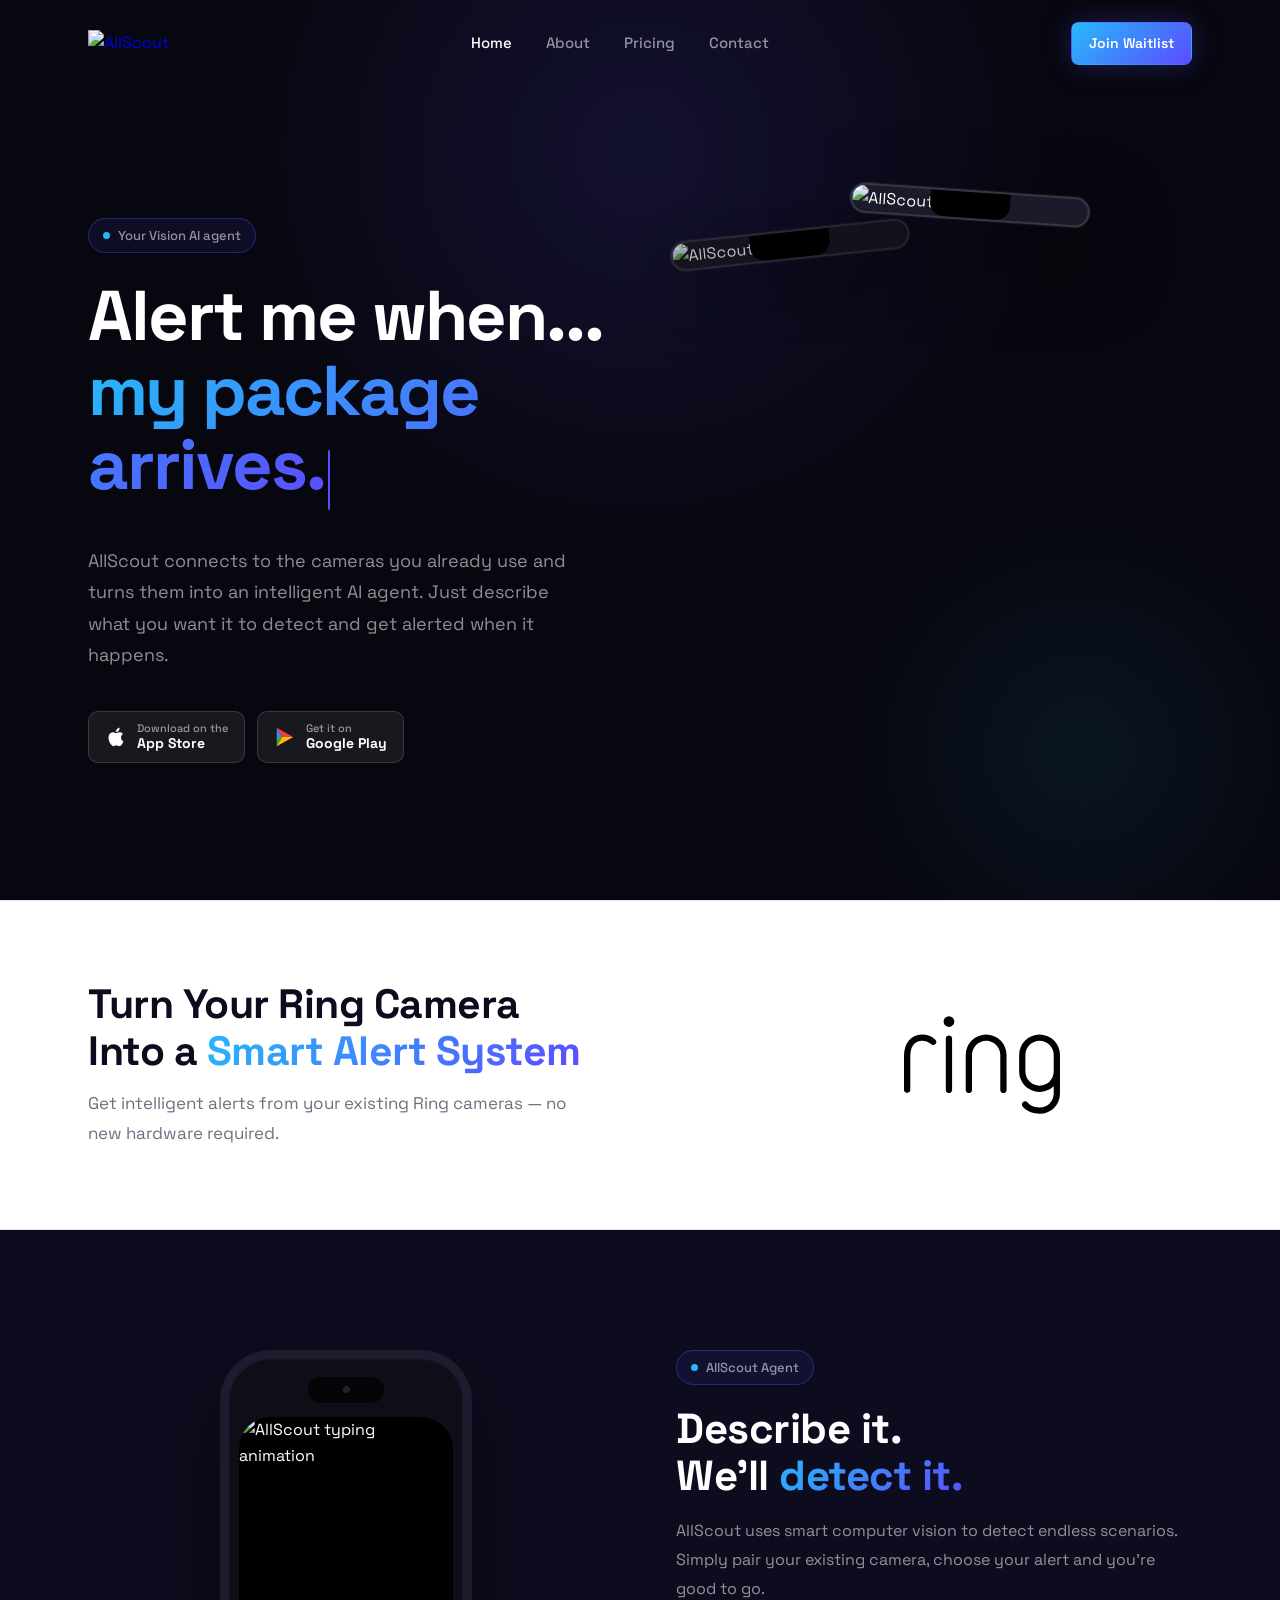
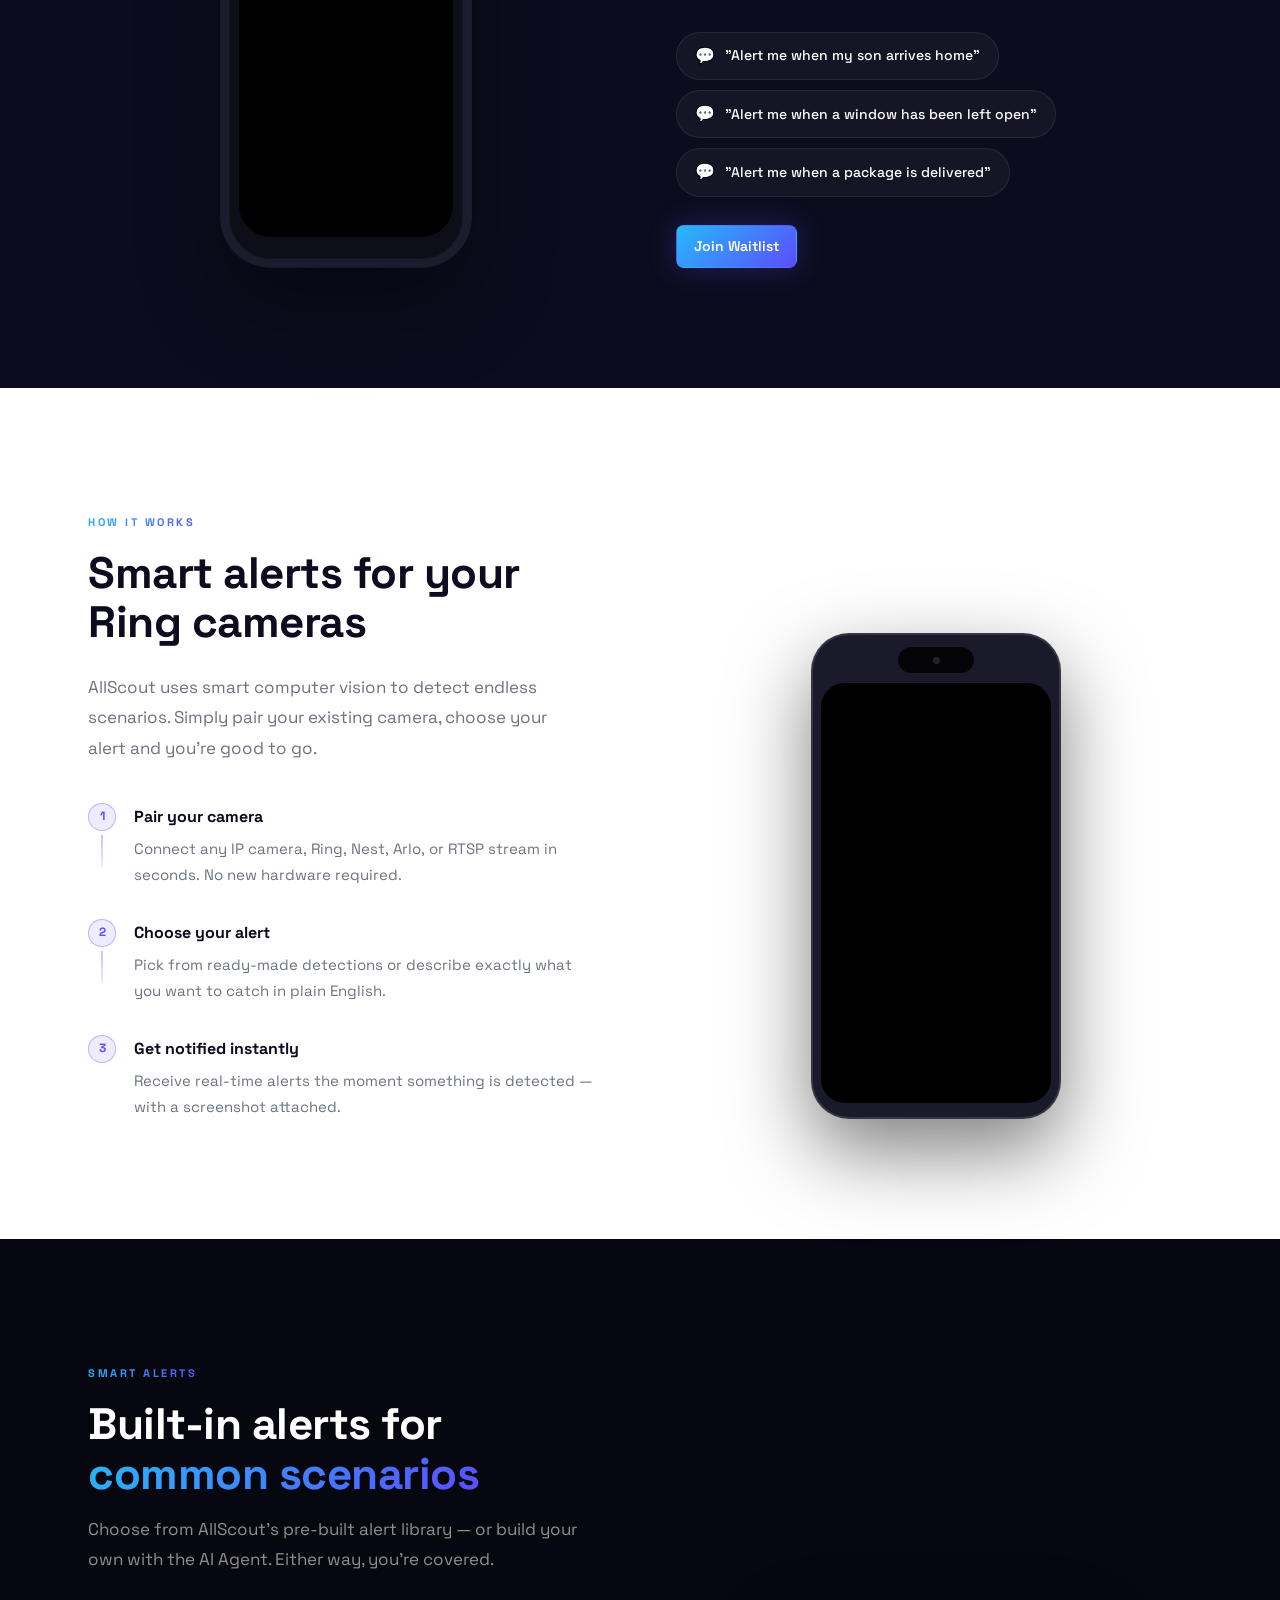
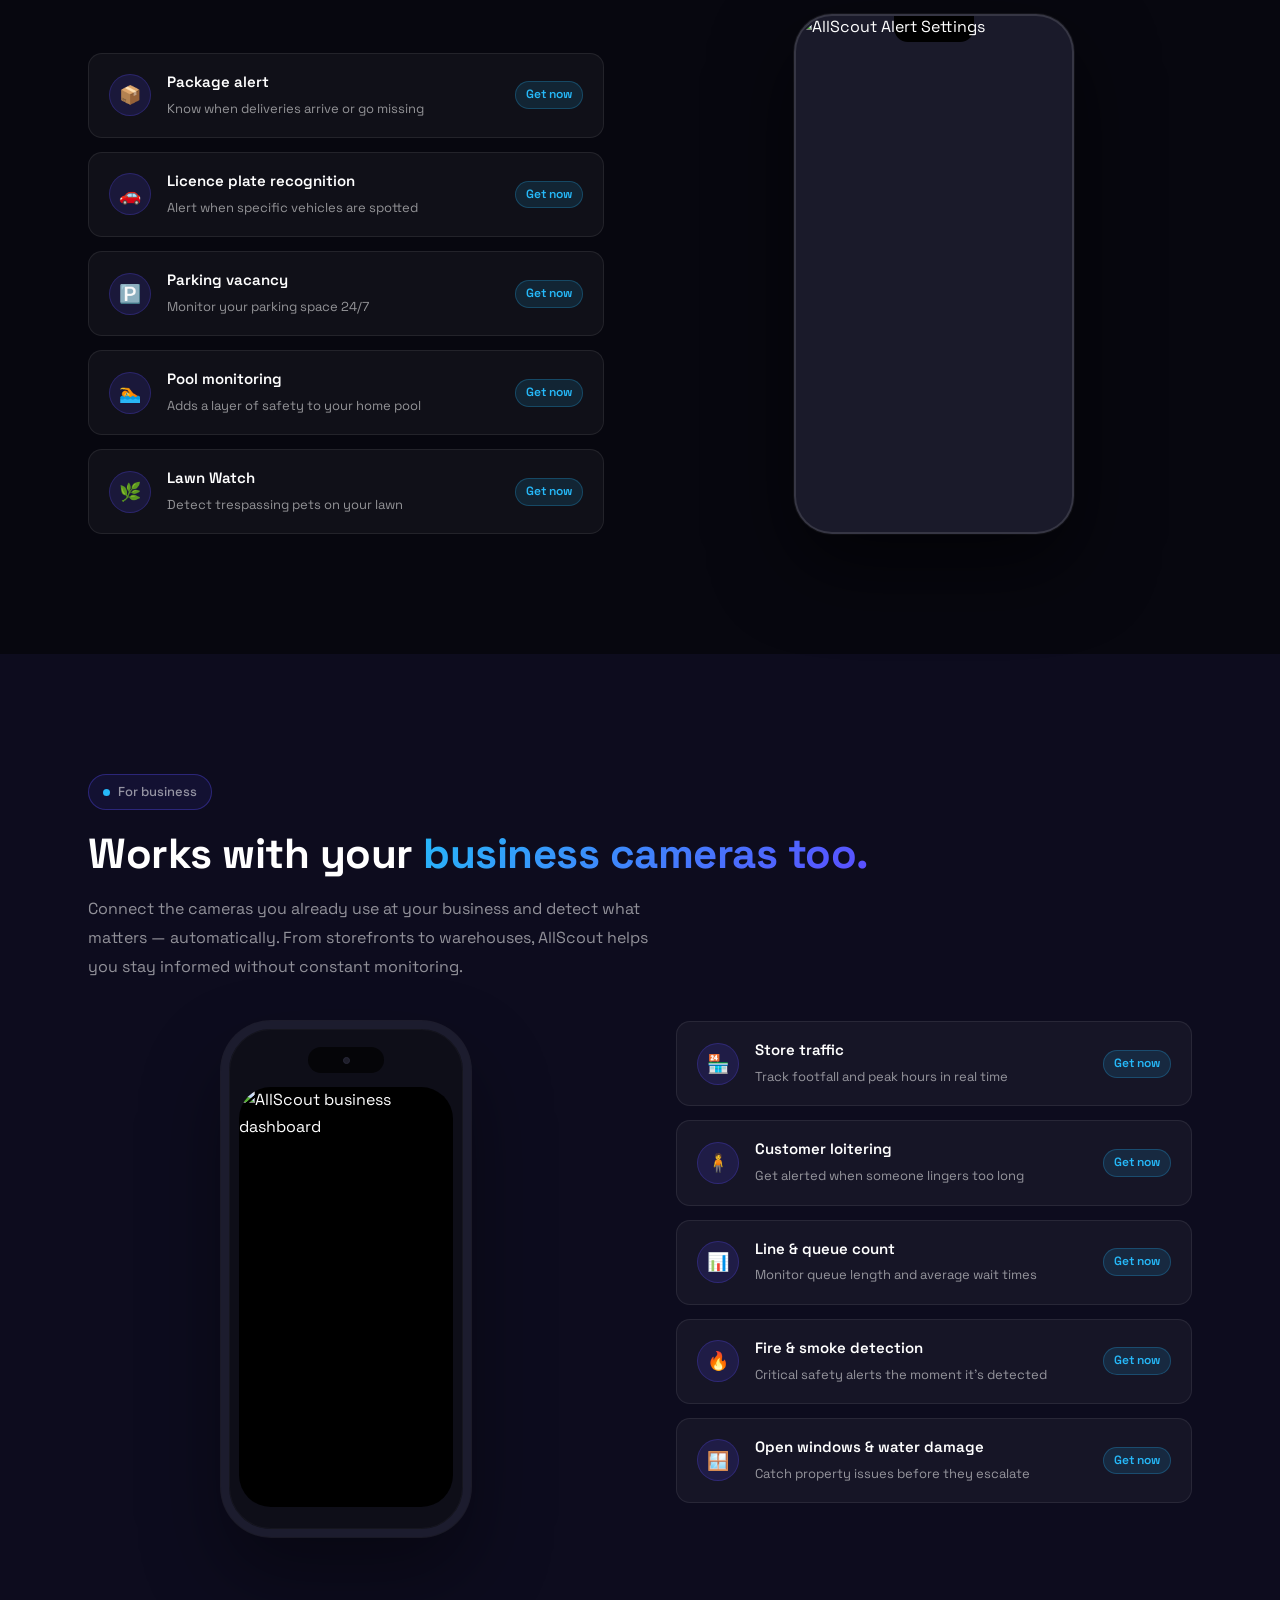
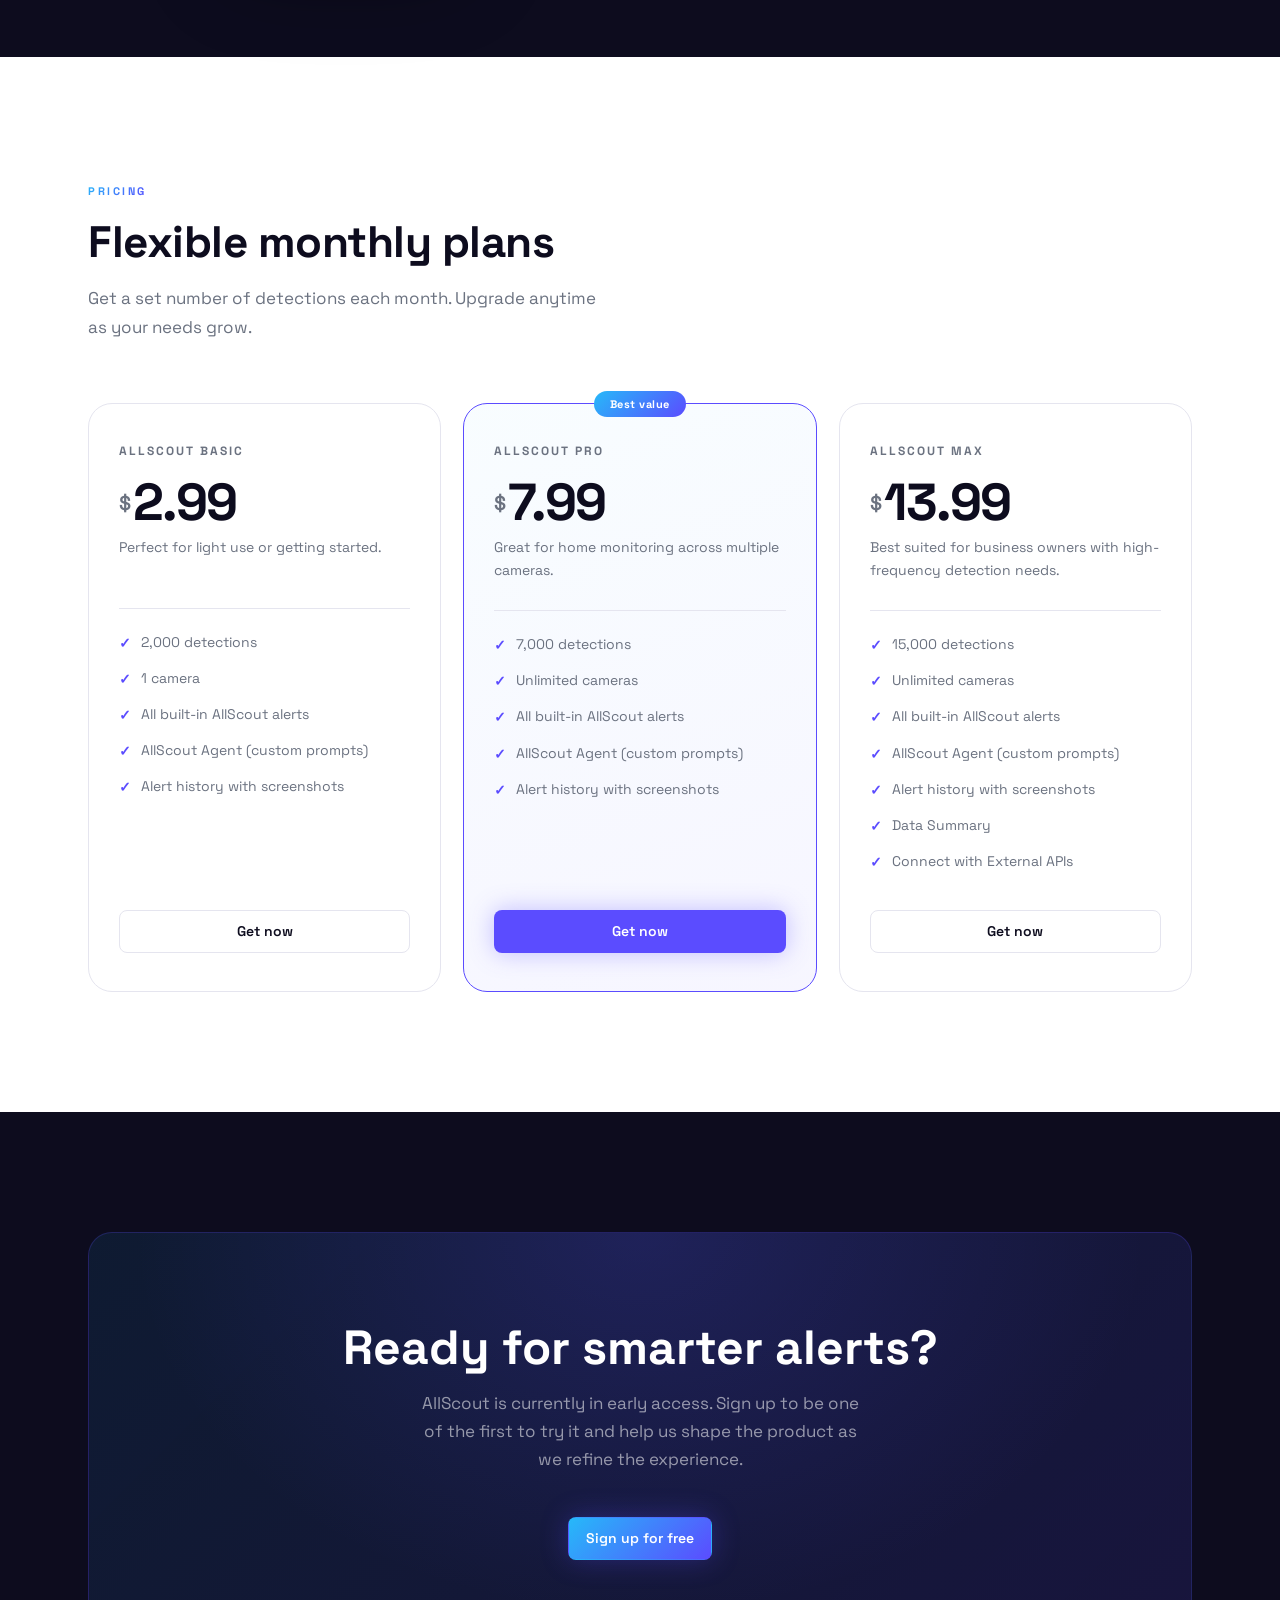
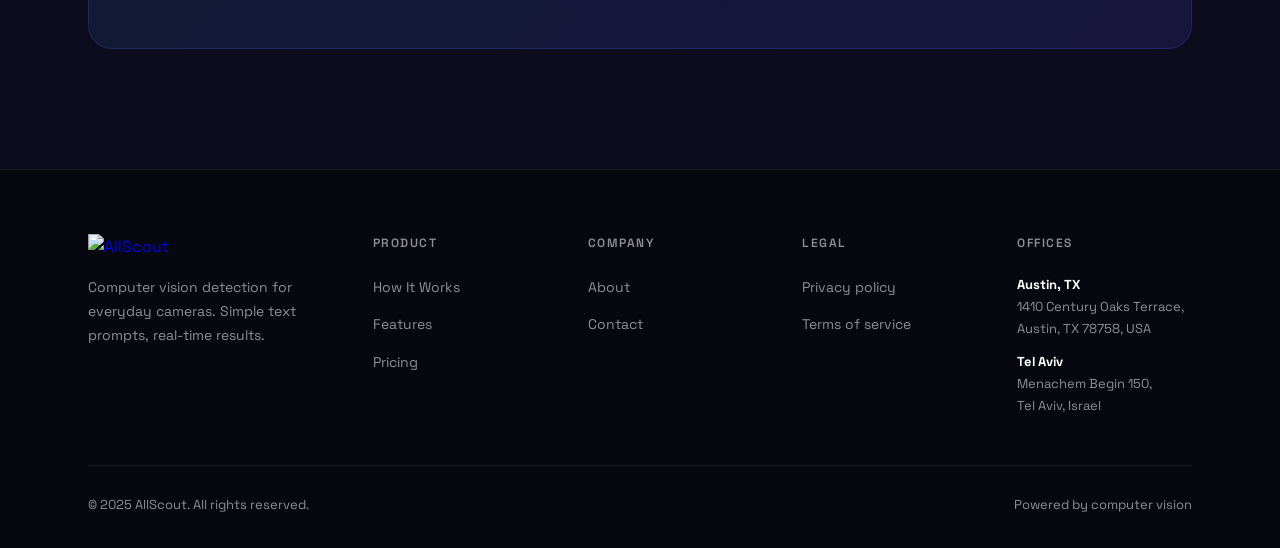
==== index.html @ a085538a "Replace How It Works image with PackageScout3 video looping from 30s Co-Authored-By: Claude Sonnet 4" ====
<!DOCTYPE html>
<html lang="en">
<head>
  <meta charset="UTF-8">
  <meta name="viewport" content="width=device-width, initial-scale=1.0">
  <title>AllScout — Alert me when...</title>
  <meta name="description" content="AllScout uses computer vision to transform everyday cameras into an intelligent detection system. Just describe what to detect in plain English.">
  <link rel="preconnect" href="https://fonts.googleapis.com">
  <link rel="preconnect" href="https://fonts.gstatic.com" crossorigin>
  <link href="https://fonts.googleapis.com/css2?family=Space+Grotesk:wght@300;400;500;600;700&display=swap" rel="stylesheet">
  <link rel="stylesheet" href="css/styles.css">
  <link rel="icon" href="assets/AllScout favicon.png" type="image/png">
</head>
<body>

  <!-- NAV -->
  <nav id="navbar">
    <div class="container">
      <div class="nav-inner">
        <a href="index.html" class="nav-logo">
          <img src="assets/AllSccout white.svg" alt="AllScout">
        </a>
        <ul class="nav-links">
          <li><a href="index.html" class="active">Home</a></li>
          <li><a href="about.html">About</a></li>
          <li><a href="pricing.html">Pricing</a></li>
          <li><a href="contact.html">Contact</a></li>
        </ul>
        <div class="nav-actions">
          
          <a href="contact.html" class="btn btn-primary">Join Waitlist</a>
        </div>
        <button class="hamburger" id="hamburger" onclick="openMenu()" aria-label="Open menu">
          <span></span><span></span><span></span>
        </button>
      </div>
    </div>
  </nav>

  <!-- MOBILE NAV -->
  <div class="mobile-nav" id="mobileMenu">
    <button class="mobile-nav-close" onclick="closeMenu()" aria-label="Close menu">✕</button>
    <a href="index.html" onclick="closeMenu()">Home</a>
    <a href="about.html" onclick="closeMenu()">About</a>
    <a href="pricing.html" onclick="closeMenu()">Pricing</a>
    <a href="contact.html" onclick="closeMenu()">Contact</a>
    <a href="contact.html" class="btn btn-primary" onclick="closeMenu()">Get started</a>
  </div>

  <!-- HERO -->
  <section class="hero">
    <div class="hero-glow"></div>
    <div class="hero-glow-2"></div>
    <div class="container">
      <div class="hero-layout">
        <div class="hero-content fade-in">
          <div class="hero-badge">
            <div class="badge-dot"></div>
            Your Vision AI agent
          </div>
          <h1>Alert me when<span class="ellipsis">...</span><br><span class="type-line"><span class="gradient-text" id="typeTarget"></span></span></h1>
          <p class="hero-sub">AllScout connects to the cameras you already use and turns them into an intelligent AI agent. Just describe what you want it to detect and get alerted when it happens.</p>
          <div class="store-badges">
            <a href="#" class="store-badge">
              <span class="store-badge-icon">
                <svg width="22" height="22" viewBox="0 0 24 24" fill="white" xmlns="http://www.w3.org/2000/svg"><path d="M18.71 19.5c-.83 1.24-1.71 2.45-3.05 2.47-1.34.03-1.77-.79-3.29-.79-1.53 0-2 .77-3.27.82-1.31.05-2.3-1.32-3.14-2.53C4.25 17 2.94 12.45 4.7 9.39c.87-1.52 2.43-2.48 4.12-2.51 1.28-.02 2.5.87 3.29.87.78 0 2.26-1.07 3.8-.91.65.03 2.47.26 3.64 1.98-.09.06-2.17 1.28-2.15 3.81.03 3.02 2.65 4.03 2.68 4.04-.03.07-.42 1.44-1.38 2.83M13 3.5c.73-.83 1.94-1.46 2.94-1.5.13 1.17-.34 2.35-1.04 3.19-.69.85-1.83 1.51-2.95 1.42-.15-1.15.41-2.35 1.05-3.11z"/></svg>
              </span>
              <div class="store-badge-text">
                <small>Download on the</small>
                <strong>App Store</strong>
              </div>
            </a>
            <a href="#" class="store-badge">
              <span class="store-badge-icon">
                <svg width="22" height="22" viewBox="0 0 24 24" xmlns="http://www.w3.org/2000/svg">
                  <path d="M3 2L9 12L3 12z" fill="#4285F4"/>
                  <path d="M3 2L21 12L9 12z" fill="#EA4335"/>
                  <path d="M3 12L9 12L3 22z" fill="#34A853"/>
                  <path d="M9 12L21 12L3 22z" fill="#FBBC04"/>
                </svg>
              </span>
              <div class="store-badge-text">
                <small>Get it on</small>
                <strong>Google Play</strong>
              </div>
            </a>
          </div>
        </div>

        <!-- Phone mockups — place app screenshots in assets/ folder -->
        <div class="phones-wrap fade-in" style="transition-delay:.2s">
          <div class="phone-mockup back">
            <img src="assets/screen-alerts.png" alt="AllScout Alerts">
          </div>
          <div class="phone-mockup front">
            <img src="assets/Screen-agent.png" alt="AllScout Agent">
          </div>
        </div>
      </div>
    </div>
  </section>

  <!-- RING SECTION -->
  <section class="ring-section">
    <div class="container">
      <div class="ring-split">
        <div class="ring-text fade-in">
          <h2>Turn Your Ring Camera<br>Into a <span class="gradient-text">Smart Alert System</span></h2>
          <p>Get intelligent alerts from your existing Ring cameras — no new hardware required.</p>
        </div>
        <div class="ring-logo-wrap fade-in" style="transition-delay:.15s">
          <img src="assets/logo-ring.svg" alt="Ring">
        </div>
      </div>
    </div>
  </section>

  <!-- AI AGENT FEATURE -->
  <section class="agent-section">
    <div class="container">
      <div class="agent-layout">
        <div class="agent-phone fade-in">
          <div class="phone-frame">
            <div class="phone-island"><div class="phone-island-dot"></div></div>
            <div class="phone-screen">
              <img src="assets/typing_animation.gif" alt="AllScout typing animation" style="width:100%;height:100%;object-fit:cover;display:block;">
            </div>
          </div>
        </div>
        <div class="agent-text fade-in" style="transition-delay:.15s">
          <div class="hero-badge" style="margin-bottom:20px;">
            <div class="badge-dot"></div>
            AllScout Agent
          </div>
          <h2>Describe it.<br>We'll <span class="gradient-text">detect it.</span></h2>
          <p>AllScout uses smart computer vision to detect endless scenarios. Simply pair your existing camera, choose your alert and you're good to go.</p>
          <div class="prompt-examples">
            <div class="prompt-chip">
              <span class="prompt-chip-icon">💬</span>
              "Alert me when my son arrives home"
            </div>
            <div class="prompt-chip">
              <span class="prompt-chip-icon">💬</span>
              "Alert me when a window has been left open"
            </div>
            <div class="prompt-chip">
              <span class="prompt-chip-icon">💬</span>
              "Alert me when a package is delivered"
            </div>
          </div>
          <a href="contact.html" class="btn btn-primary">Join Waitlist</a>
        </div>
      </div>
    </div>
  </section>

  <!-- HOW IT WORKS -->
  <section class="how-it-works" id="how-it-works">
    <div class="container">
      <div class="hiw-layout">
        <div class="hiw-content fade-in">
          <div class="section-label">How It Works</div>
          <h2 class="section-title dark">Smart alerts for your Ring cameras</h2>
          <p class="hiw-intro">AllScout uses smart computer vision to detect endless scenarios. Simply pair your existing camera, choose your alert and you're good to go.</p>
          <div class="hiw-steps">
            <div class="hiw-step">
              <div class="hiw-step-col">
                <span class="hiw-step-num">1</span>
                <div class="hiw-step-line"></div>
              </div>
              <div>
                <h3>Pair your camera</h3>
                <p>Connect any IP camera, Ring, Nest, Arlo, or RTSP stream in seconds. No new hardware required.</p>
              </div>
            </div>
            <div class="hiw-step">
              <div class="hiw-step-col">
                <span class="hiw-step-num">2</span>
                <div class="hiw-step-line"></div>
              </div>
              <div>
                <h3>Choose your alert</h3>
                <p>Pick from ready-made detections or describe exactly what you want to catch in plain English.</p>
              </div>
            </div>
            <div class="hiw-step">
              <div class="hiw-step-col">
                <span class="hiw-step-num">3</span>
              </div>
              <div>
                <h3>Get notified instantly</h3>
                <p>Receive real-time alerts the moment something is detected — with a screenshot attached.</p>
              </div>
            </div>
          </div>
        </div>
        <div class="hiw-phone-wrap fade-in" style="transition-delay:.15s;">
          <div class="phone-frame">
            <div class="phone-island"><div class="phone-island-dot"></div></div>
            <div class="phone-screen">
              <video id="hiwVideo" src="assets/Raw%20Videos/PackageScout3.mp4#t=30" autoplay muted loop playsinline style="width:100%;height:100%;object-fit:cover;display:block;"></video>
              <script>
                (function(){
                  var v = document.getElementById('hiwVideo');
                  var s = 30, e = 52;
                  function seekToStart() { if (v.currentTime < s) v.currentTime = s; }
                  v.addEventListener('loadedmetadata', function(){ v.currentTime = s; });
                  v.addEventListener('canplay', seekToStart);
                  v.addEventListener('playing', seekToStart);
                  v.addEventListener('timeupdate', function(){ if (v.currentTime >= e || v.currentTime < s) v.currentTime = s; });
                })();
              </script>
            </div>
          </div>
        </div>
      </div>
    </div>
  </section>

  <!-- ALERTS SHOWCASE -->
  <section class="alerts-section" id="features">
    <div class="container">
      <div class="section-label fade-in">Smart Alerts</div>
      <h2 class="section-title fade-in">Built-in alerts for<br><span class="gradient-text">common scenarios</span></h2>
      <p class="section-sub fade-in">Choose from AllScout's pre-built alert library — or build your own with the AI Agent. Either way, you're covered.</p>
      <div class="alerts-layout">
        <div class="alerts-chips fade-in">
          <div class="alert-chip">
            <div class="alert-chip-icon">📦</div>
            <div class="alert-chip-text">
              <strong>Package alert</strong>
              <span>Know when deliveries arrive or go missing</span>
            </div>
            <a href="https://ring.com/appstore" class="alert-chip-cta" target="_blank" rel="noopener">Get now</a>
          </div>
          <div class="alert-chip">
            <div class="alert-chip-icon">🚗</div>
            <div class="alert-chip-text">
              <strong>Licence plate recognition</strong>
              <span>Alert when specific vehicles are spotted</span>
            </div>
            <a href="https://ring.com/appstore" class="alert-chip-cta" target="_blank" rel="noopener">Get now</a>
          </div>
          <div class="alert-chip">
            <div class="alert-chip-icon">🅿️</div>
            <div class="alert-chip-text">
              <strong>Parking vacancy</strong>
              <span>Monitor your parking space 24/7</span>
            </div>
            <a href="https://ring.com/appstore" class="alert-chip-cta" target="_blank" rel="noopener">Get now</a>
          </div>
          <div class="alert-chip">
            <div class="alert-chip-icon">🏊</div>
            <div class="alert-chip-text">
              <strong>Pool monitoring</strong>
              <span>Adds a layer of safety to your home pool</span>
            </div>
            <a href="https://ring.com/appstore" class="alert-chip-cta" target="_blank" rel="noopener">Get now</a>
          </div>
          <div class="alert-chip">
            <div class="alert-chip-icon">🌿</div>
            <div class="alert-chip-text">
              <strong>Lawn Watch</strong>
              <span>Detect trespassing pets on your lawn</span>
            </div>
            <a href="https://ring.com/appstore" class="alert-chip-cta" target="_blank" rel="noopener">Get now</a>
          </div>
        </div>
        <div class="alerts-phone fade-in" style="transition-delay:.2s">
          <img src="assets/screen-alerts.png" alt="AllScout Alert Settings">
        </div>
      </div>
    </div>
  </section>

  <!-- BUSINESS -->
  <section class="agent-section">
    <div class="container">
      <div class="hero-badge fade-in" style="margin-bottom:20px;">
        <div class="badge-dot"></div>
        For business
      </div>
      <h2 class="fade-in" style="font-size:clamp(26px,3.5vw,42px);font-weight:700;line-height:1.12;letter-spacing:-0.5px;margin-bottom:18px;">Works with your <span class="gradient-text">business cameras too.</span></h2>
      <p class="fade-in" style="font-size:16px;color:var(--text-muted);line-height:1.8;margin-bottom:0;max-width:560px;">Connect the cameras you already use at your business and detect what matters — automatically. From storefronts to warehouses, AllScout helps you stay informed without constant monitoring.</p>
      <div class="agent-layout business-layout">
        <div class="agent-phone fade-in">
          <div class="phone-frame">
            <div class="phone-island"><div class="phone-island-dot"></div></div>
            <div class="phone-screen">
              <img src="assets/Business%20screen.jpeg" alt="AllScout business dashboard" style="width:100%;height:100%;object-fit:cover;display:block;">
            </div>
          </div>
        </div>
        <div class="alerts-chips fade-in" style="transition-delay:.15s;">
          <div class="alert-chip">
            <div class="alert-chip-icon">🏪</div>
            <div class="alert-chip-text">
              <strong>Store traffic</strong>
              <span>Track footfall and peak hours in real time</span>
            </div>
            <a href="https://ring.com/appstore" class="alert-chip-cta" target="_blank" rel="noopener">Get now</a>
          </div>
          <div class="alert-chip">
            <div class="alert-chip-icon">🧍</div>
            <div class="alert-chip-text">
              <strong>Customer loitering</strong>
              <span>Get alerted when someone lingers too long</span>
            </div>
            <a href="https://ring.com/appstore" class="alert-chip-cta" target="_blank" rel="noopener">Get now</a>
          </div>
          <div class="alert-chip">
            <div class="alert-chip-icon">📊</div>
            <div class="alert-chip-text">
              <strong>Line & queue count</strong>
              <span>Monitor queue length and average wait times</span>
            </div>
            <a href="https://ring.com/appstore" class="alert-chip-cta" target="_blank" rel="noopener">Get now</a>
          </div>
          <div class="alert-chip">
            <div class="alert-chip-icon">🔥</div>
            <div class="alert-chip-text">
              <strong>Fire & smoke detection</strong>
              <span>Critical safety alerts the moment it's detected</span>
            </div>
            <a href="https://ring.com/appstore" class="alert-chip-cta" target="_blank" rel="noopener">Get now</a>
          </div>
          <div class="alert-chip">
            <div class="alert-chip-icon">🪟</div>
            <div class="alert-chip-text">
              <strong>Open windows & water damage</strong>
              <span>Catch property issues before they escalate</span>
            </div>
            <a href="https://ring.com/appstore" class="alert-chip-cta" target="_blank" rel="noopener">Get now</a>
          </div>
        </div>
      </div>
    </div>
  </section>

  <!-- PRICING -->
  <section class="how-it-works" id="pricing">
    <div class="container">
      <div class="section-label">Pricing</div>
      <h2 class="section-title dark">Flexible monthly plans</h2>
      <p class="section-sub dark">Get a set number of detections each month. Upgrade anytime as your needs grow.</p>

      <div class="pricing-grid">

        <div class="pricing-card fade-in">
          <div class="pricing-tier">AllScout Basic</div>
          <div class="price-wrap">
            <span class="price-currency">$</span>
            <span class="price-amount">2.99</span>
          </div>
          <p class="price-desc">Perfect for light use or getting started.</p>
          <div class="pricing-divider"></div>
          <ul class="pricing-features">
            <li>2,000 detections</li>
            <li>1 camera</li>
            <li>All built-in AllScout alerts</li>
            <li>AllScout Agent (custom prompts)</li>
            <li>Alert history with screenshots</li>
          </ul>
          <a href="https://ring.com/appstore" class="btn btn-outline-dark" style="width:100%;justify-content:center;" target="_blank" rel="noopener">Get now</a>
        </div>

        <div class="pricing-card featured fade-in" style="transition-delay:.1s">
          <div class="featured-badge">Best value</div>
          <div class="pricing-tier">AllScout Pro</div>
          <div class="price-wrap">
            <span class="price-currency">$</span>
            <span class="price-amount">7.99</span>
          </div>
          <p class="price-desc">Great for home monitoring across multiple cameras.</p>
          <div class="pricing-divider"></div>
          <ul class="pricing-features">
            <li>7,000 detections</li>
            <li>Unlimited cameras</li>
            <li>All built-in AllScout alerts</li>
            <li>AllScout Agent (custom prompts)</li>
            <li>Alert history with screenshots</li>
          </ul>
          <a href="https://ring.com/appstore" class="btn btn-purple" style="width:100%;justify-content:center;" target="_blank" rel="noopener">Get now</a>
        </div>

        <div class="pricing-card fade-in" style="transition-delay:.2s">
          <div class="pricing-tier">AllScout Max</div>
          <div class="price-wrap">
            <span class="price-currency">$</span>
            <span class="price-amount">13.99</span>
          </div>
          <p class="price-desc">Best suited for business owners with high-frequency detection needs.</p>
          <div class="pricing-divider"></div>
          <ul class="pricing-features">
            <li>15,000 detections</li>
            <li>Unlimited cameras</li>
            <li>All built-in AllScout alerts</li>
            <li>AllScout Agent (custom prompts)</li>
            <li>Alert history with screenshots</li>
            <li>Data Summary</li>
            <li>Connect with External APIs</li>
          </ul>
          <a href="https://ring.com/appstore" class="btn btn-outline-dark" style="width:100%;justify-content:center;" target="_blank" rel="noopener">Get now</a>
        </div>

      </div>
    </div>
  </section>

  <!-- CTA -->
  <section class="cta-section">
    <div class="container">
      <div class="cta-box">
        <h2>Ready for smarter alerts?</h2>
        <p>AllScout is currently in early access. Sign up to be one of the first to try it and help us shape the product as we refine the experience.</p>
        <div class="cta-actions">
          <a href="contact.html" class="btn btn-primary">Sign up for free</a>
        </div>
      </div>
    </div>
  </section>

  <!-- FOOTER -->
  <footer>
    <div class="container">
      <div class="footer-grid">
        <div class="footer-brand">
          <a href="index.html" class="nav-logo">
            <img src="assets/AllSccout white.svg" alt="AllScout">
          </a>
          <p>Computer vision detection for everyday cameras. Simple text prompts, real-time results.</p>
        </div>
        <div class="footer-col">
          <h4>Product</h4>
          <ul>
            <li><a href="#how-it-works">How It Works</a></li>
            <li><a href="#features">Features</a></li>
            <li><a href="pricing.html">Pricing</a></li>
          </ul>
        </div>
        <div class="footer-col">
          <h4>Company</h4>
          <ul>
            <li><a href="about.html">About</a></li>
            <li><a href="contact.html">Contact</a></li>
          </ul>
        </div>
        <div class="footer-col">
          <h4>Legal</h4>
          <ul>
            <li><a href="privacy.html">Privacy policy</a></li>
            <li><a href="terms.html">Terms of service</a></li>
          </ul>
        </div>
        <div class="footer-col">
          <h4>Offices</h4>
          <ul class="footer-addresses">
            <li><strong>Austin, TX</strong><br>1410 Century Oaks Terrace,<br>Austin, TX 78758, USA</li>
            <li><strong>Tel Aviv</strong><br>Menachem Begin 150,<br>Tel Aviv, Israel</li>
          </ul>
        </div>
      </div>
      <div class="footer-bottom">
        <span>© 2025 AllScout. All rights reserved.</span>
        <span>Powered by computer vision</span>
      </div>
    </div>
  </footer>

  <script src="js/main.js"></script>
</body>
</html>
---- css/styles.css ----
/* ============================================================
   AllScout — Shared Styles
   Font: Space Grotesk
   Brand: #5B4CFF (purple) + #26B9F9 (cyan)
   ============================================================ */

@import url('https://fonts.googleapis.com/css2?family=Space+Grotesk:wght@300;400;500;600;700&display=swap');

/* ---- VARIABLES & RESET ---- */
:root {
  /* Dark palette */
  --bg:         #07070f;
  --bg-2:       #0d0c1e;
  --bg-card:    rgba(255,255,255,0.04);
  /* Light palette */
  --lt:         #ffffff;
  --lt-2:       #f5f5fc;
  --lt-text:    #0d0c1e;
  --lt-muted:   #6b7280;
  --lt-border:  #e5e5ef;
  /* Brand */
  --purple:     #5B4CFF;
  --cyan:       #26B9F9;
  --gradient:   linear-gradient(135deg, #26B9F9 0%, #5B4CFF 100%);
  /* Shared */
  --text:       #ffffff;
  --text-muted: rgba(255,255,255,0.55);
  --border:     rgba(255,255,255,0.08);
  --border-2:   rgba(255,255,255,0.14);
  --r:          14px;
  --r-sm:       8px;
  --r-xl:       24px;
}

*,*::before,*::after { margin:0; padding:0; box-sizing:border-box; }
html { scroll-behavior: smooth; }
body {
  font-family: 'Space Grotesk', sans-serif;
  background: var(--bg);
  color: var(--text);
  line-height: 1.65;
  -webkit-font-smoothing: antialiased;
  overflow-x: hidden;
}
img { display:block; max-width:100%; }
a { text-decoration:none; }

/* ---- UTILITIES ---- */
.container { max-width:1160px; margin:0 auto; padding:0 28px; }

.gradient-text {
  background: var(--gradient);
  -webkit-background-clip: text;
  -webkit-text-fill-color: transparent;
  background-clip: text;
}

.section-label {
  display: inline-block;
  font-size: 11px; font-weight: 700;
  letter-spacing: 2.5px; text-transform: uppercase;
  background: var(--gradient);
  -webkit-background-clip: text; -webkit-text-fill-color: transparent;
  background-clip: text;
  margin-bottom: 18px;
}
.section-label.dark { /* same but on light bg */
  background: var(--gradient);
  -webkit-background-clip: text; -webkit-text-fill-color: transparent;
  background-clip: text;
}

.section-title { font-size:clamp(28px,4vw,44px); font-weight:700; line-height:1.12; letter-spacing:-0.5px; margin-bottom:16px; }
.section-title.dark { color: var(--lt-text); }
.section-sub { font-size:17px; color:var(--text-muted); max-width:520px; line-height:1.75; }
.section-sub.dark { color: var(--lt-muted); }

/* ---- BUTTONS ---- */
.btn {
  display:inline-flex; align-items:center; gap:8px;
  padding:9px 17px; border-radius:var(--r-sm);
  font-family:'Space Grotesk',sans-serif; font-size:14px; font-weight:600;
  cursor:pointer; border:1.5px solid transparent; white-space:nowrap;
  transition: transform .2s, box-shadow .2s, background .2s, border-color .2s;
}
.btn-primary {
  background: var(--gradient); color:#fff;
  box-shadow: 0 0 28px rgba(91,76,255,0.3);
}
.btn-primary:hover { transform:translateY(-2px); box-shadow:0 10px 40px rgba(91,76,255,0.5); }

.btn-ghost { background:transparent; color:var(--text); border-color:var(--border-2); }
.btn-ghost:hover { background:rgba(255,255,255,0.06); border-color:rgba(255,255,255,0.22); }

.btn-purple { background:var(--purple); color:#fff; box-shadow:0 0 24px rgba(91,76,255,0.35); }
.btn-purple:hover { transform:translateY(-2px); box-shadow:0 8px 32px rgba(91,76,255,0.5); }

.btn-outline-dark { background:transparent; color:var(--lt-text); border-color:var(--lt-border); }
.btn-outline-dark:hover { background:var(--lt-2); border-color:#c5c5dc; }

/* ---- NAVIGATION ---- */
nav {
  position:fixed; top:0; left:0; right:0; z-index:200;
  padding:22px 0;
  transition: background .3s, padding .3s, border-color .3s;
}
nav.scrolled {
  background:rgba(7,7,15,0.88);
  backdrop-filter:blur(20px); -webkit-backdrop-filter:blur(20px);
  padding:14px 0;
  border-bottom:1px solid var(--border);
}
.nav-inner { display:flex; align-items:center; justify-content:space-between; gap:24px; }

.nav-logo { display:flex; align-items:center; gap:9px; flex-shrink:0; }
.nav-logo img { height:28px; width:auto; }

.nav-links { display:flex; align-items:center; gap:34px; list-style:none; }
.nav-links a { font-size:15px; font-weight:500; color:var(--text-muted); transition:color .2s; }
.nav-links a:hover, .nav-links a.active { color:var(--text); }

.nav-actions { display:flex; align-items:center; gap:12px; }

.hamburger { display:none; flex-direction:column; gap:5px; cursor:pointer; padding:4px; background:none; border:none; }
.hamburger span { display:block; width:22px; height:2px; background:var(--text); border-radius:2px; transition:all .3s; }

.mobile-nav {
  display:none; position:fixed; inset:0; background:var(--bg); z-index:199;
  flex-direction:column; align-items:center; justify-content:center; gap:28px;
}
.mobile-nav.open { display:flex; }
.mobile-nav a { font-size:26px; font-weight:600; color:var(--text); }
.mobile-nav-close { position:absolute; top:22px; right:24px; font-size:28px; background:none; border:none; color:var(--text); cursor:pointer; }

@media (max-width:820px) {
  .nav-links, .nav-actions .btn-ghost { display:none; }
  .hamburger { display:flex; }
}

/* ---- HERO ---- */
.hero {
  min-height:100vh; display:flex; align-items:flex-start;
  padding:180px 0 80px; position:relative; overflow:hidden;
}
.hero-glow {
  position:absolute; width:900px; height:900px; border-radius:50%;
  background:radial-gradient(circle,rgba(91,76,255,0.14) 0%,transparent 68%);
  top:-300px; left:50%; transform:translateX(-50%); pointer-events:none;
}
.hero-glow-2 {
  position:absolute; width:500px; height:500px; border-radius:50%;
  background:radial-gradient(circle,rgba(38,185,249,0.08) 0%,transparent 70%);
  bottom:-100px; right:-50px; pointer-events:none;
}

.hero-layout {
  display:grid; grid-template-columns:1fr 1fr;
  gap:60px; align-items:center; position:relative; z-index:1;
  min-height: 640px;
}
.phones-wrap {
  position:relative;
  width: 420px;
  flex-shrink: 0;
  height:620px;
  align-self: center;
}

.hero-badge {
  display:inline-flex; align-items:center; gap:8px;
  padding:6px 14px; border-radius:100px;
  border:1px solid rgba(91,76,255,0.35);
  background:rgba(91,76,255,0.09);
  font-size:13px; font-weight:500; color:var(--text-muted);
  margin-bottom:26px;
}
.badge-dot {
  width:7px; height:7px; border-radius:50%;
  background:var(--cyan); animation:pulse 2s infinite;
}

.hero h1 {
  font-size:clamp(38px,5.5vw,72px);
  font-weight:700; line-height:1.06; letter-spacing:-2px; margin-bottom:22px;
  text-align: left;
  width: 100%;
}
.type-line {
  display: block;
  min-height: 2.4em;
  width: 100%;
  overflow: hidden;
}
.ellipsis {
  color: #ffffff;
  -webkit-text-fill-color: #ffffff;
}
#typeTarget {
  display: inline;
}
#typeTarget::after {
  content: '';
  display: inline-block;
  width: 2px;
  height: 0.85em;
  background: var(--purple);
  margin-left: 3px;
  vertical-align: text-bottom;
  border-radius: 2px;
  animation: blink 1s step-end infinite;
}
.hero-sub {
  font-size:clamp(16px,1.8vw,18px);
  color:var(--text-muted); line-height:1.75; margin-bottom:40px; max-width:480px;
}
.hero-actions { display:flex; gap:14px; flex-wrap:wrap; }
.hero-actions .btn { padding:12px 24px; font-size:15px; }

/* Store badges */
.store-badges { display:flex; gap:12px; flex-wrap:wrap; margin-top:0; margin-bottom:20px; }
.store-badge {
  display:inline-flex; align-items:center; gap:10px;
  background:rgba(255,255,255,0.07); border:1px solid var(--border-2);
  border-radius:10px; padding:10px 16px;
  font-size:13px; font-weight:500; color:var(--text-muted);
  transition: background .2s, border-color .2s;
}
.store-badge:hover { background:rgba(255,255,255,0.11); border-color:rgba(255,255,255,0.22); }
.store-badge-icon { display:flex; align-items:center; }
.store-badge-text { display:flex; flex-direction:column; line-height:1.2; }
.store-badge-text small { font-size:11px; color:var(--text-muted); }
.store-badge-text strong { font-size:14px; color:var(--text); }

/* ---- PHONE MOCKUP ---- */
.phone-mockup {
  position:absolute;
  width:240px;
  background:#1a1a2a;
  border-radius:38px;
  border:2px solid rgba(255,255,255,0.12);
  box-shadow:0 32px 80px rgba(0,0,0,0.6), 0 0 0 1px rgba(255,255,255,0.06);
  overflow:hidden;
}
.phone-mockup::before {
  content:'';
  display:block;
  width:80px; height:26px;
  background:#000;
  border-radius:0 0 14px 14px;
  margin:0 auto 0;
  position:relative; z-index:2;
}
.phone-mockup img {
  width:100%; display:block;
  margin-top:-26px; /* overlap notch */
}
.phone-mockup.back {
  left:0; top:40px;
  transform:rotate(-6deg);
  z-index:1;
  filter:brightness(0.75);
}
.phone-mockup.front {
  left:180px; top:0;
  transform:rotate(4deg);
  z-index:2;
}
/* fallback when no image */
.phone-screen-placeholder {
  background:linear-gradient(160deg,#f0f0ff,#e8e8ff);
  min-height:400px;
  display:flex; align-items:center; justify-content:center;
  font-size:13px; color:#666; text-align:center; padding:20px;
}

@media (max-width:960px) {
  .hero-layout { grid-template-columns:1fr; }
  .phones-wrap { display:none; }
}

/* ---- LOGOS BAR ---- */
.logos-bar {
  padding:48px 0;
  border-top:1px solid var(--border);
  border-bottom:1px solid var(--border);
}
.logos-bar-label {
  text-align:center; font-size:12px; font-weight:500;
  letter-spacing:1.5px; text-transform:uppercase;
  color:var(--text-muted); margin-bottom:28px;
}
.logos-row {
  display:flex; justify-content:center; align-items:center;
  gap:0; flex-wrap:wrap; opacity:0.5;
}
.logo-pill {
  display:flex; align-items:center; justify-content:center;
  width:120px; height:48px;
}
.logo-pill img, .logo-pill svg {
  height:26px; width:auto; max-width:90px; object-fit:contain;
  filter: brightness(100);
}

/* ---- RING SECTION ---- */
.ring-section {
  padding: 80px 0;
  background: var(--lt);
  border-top: 1px solid var(--lt-border);
  border-bottom: 1px solid var(--lt-border);
}
.ring-split {
  display: flex;
  align-items: center;
  justify-content: space-between;
  padding-right: 12%;
}
.ring-text h2 {
  font-size: clamp(26px, 3.2vw, 42px);
  font-weight: 700;
  line-height: 1.15;
  letter-spacing: -0.5px;
  margin-bottom: 14px;
  color: var(--lt-text);
}
.ring-text p {
  font-size: 17px;
  color: var(--lt-muted);
  max-width: 480px;
  line-height: 1.75;
}
.ring-logo-wrap {
  display: flex;
  align-items: center;
  justify-content: flex-start;
  opacity: 0.75;
}
.ring-logo-wrap img {
  height: 156px;
  width: auto;
  filter: invert(1) brightness(0.2);
}
@media (max-width: 640px) {
  .ring-split { grid-template-columns: 1fr; gap: 32px; }
  .ring-logo-wrap { justify-content: flex-start; }
  .ring-section { padding: 60px 0; }
}
.ring-flow {
  display: flex;
  align-items: center;
  justify-content: center;
  gap: 24px;
  flex-wrap: wrap;
}
.ring-flow-step {
  display: flex;
  flex-direction: column;
  align-items: center;
  gap: 14px;
}
.ring-flow-label {
  font-size: 13px;
  font-weight: 500;
  color: var(--text-muted);
  letter-spacing: 0.02em;
}
.ring-flow-card {
  border-radius: 20px;
  border: 1px solid var(--border-2);
  background: rgba(255,255,255,0.03);
  overflow: hidden;
  display: flex;
  align-items: center;
  justify-content: center;
}
.ring-logo-card {
  width: 160px;
  height: 120px;
  padding: 28px;
}
.ring-logo-card img {
  width: 100%;
  height: auto;
  filter: brightness(100);
  opacity: 0.9;
}
.ring-screen-card {
  width: 200px;
  height: 160px;
}
.ring-screen-card img {
  width: 100%;
  height: 100%;
  object-fit: cover;
  display: block;
}
.ring-alert-card {
  width: 160px;
  height: 220px;
}
.ring-alert-card img {
  width: 100%;
  height: 100%;
  object-fit: cover;
  object-position: top;
  display: block;
}
.ring-flow-arrow {
  flex-shrink: 0;
  display: flex;
  align-items: center;
  margin-top: -28px; /* nudge up past the label */
}
@media (max-width: 640px) {
  .ring-section { padding: 70px 0; }
  .ring-header { margin-bottom: 40px; }
  .ring-flow-arrow { transform: rotate(90deg); margin: 0; }
  .ring-flow { flex-direction: column; }
  .ring-logo-card { width: 140px; height: 100px; }
  .ring-screen-card { width: 180px; height: 140px; }
  .ring-alert-card { width: 140px; height: 190px; }
}

/* ---- AGENT FEATURE (HERO-LIKE PROMO) ---- */
.agent-section {
  padding:120px 0; background:var(--bg-2);
}
.agent-layout {
  display:grid; grid-template-columns:1fr 1fr;
  gap:72px; align-items:center;
}
.agent-phone {
  display: flex;
  justify-content: center;
  align-items: flex-start;
  max-width: 320px;
  margin: 0 auto;
}
.agent-phone > img {
  width: 100%;
  border-radius: 16px;
  display: block;
  object-fit: cover;
}

.agent-text .hero-badge { display:inline-flex; }
.agent-text h2 { font-size:clamp(26px,3.5vw,42px); font-weight:700; line-height:1.12; letter-spacing:-0.5px; margin-bottom:18px; }
.agent-text p { font-size:16px; color:var(--text-muted); line-height:1.8; margin-bottom:16px; }

.prompt-examples {
  display:flex; flex-direction:column; gap:10px; margin:28px 0;
}
.prompt-chip {
  display:inline-flex; align-items:center; gap:10px;
  background:rgba(255,255,255,0.04); border:1px solid var(--border);
  border-radius:100px; padding:10px 18px;
  font-size:14px; color:var(--text); font-weight:500;
  width:fit-content;
}
.prompt-chip-icon { font-size:16px; }

.business-layout {
  align-items: start;
  margin-top: 40px;
}
.business-layout .agent-phone {
  align-self: start;
}

@media (max-width:860px) {
  .agent-layout { grid-template-columns:1fr; }
  .agent-phone { display:none; }
}

/* ---- HOW IT WORKS (light) ---- */
.how-it-works {
  padding:120px 0;
  background:var(--lt);
}
.how-it-works .section-label,
.how-it-works .section-title,
.how-it-works .section-sub { color:var(--lt-text); }
.how-it-works .section-sub { color:var(--lt-muted); }

/* ── How It Works — redesigned ── */
.hiw-layout {
  display: grid;
  grid-template-columns: 1fr 1fr;
  gap: 80px;
  align-items: end;
}
.hiw-intro {
  font-size: 17px;
  color: var(--lt-muted);
  line-height: 1.8;
  margin: 24px 0 40px;
  max-width: 480px;
}
.hiw-steps { display: flex; flex-direction: column; gap: 0; }
.hiw-step { display: flex; align-items: flex-start; gap: 18px; }
.hiw-step-col { display: flex; flex-direction: column; align-items: center; flex-shrink: 0; }
.hiw-step-num {
  width: 28px; height: 28px;
  display: flex; align-items: center; justify-content: center;
  font-size: 12px; font-weight: 700;
  color: var(--purple);
  background: rgba(91,76,255,0.1);
  border: 1.5px solid rgba(91,76,255,0.35);
  border-radius: 50%;
  flex-shrink: 0;
}
.hiw-step-line {
  width: 2px; flex: 1; min-height: 32px;
  background: linear-gradient(to bottom, rgba(91,76,255,0.35), rgba(91,76,255,0.1));
  margin: 4px 0;
}
.hiw-step > div:last-child { padding-bottom: 32px; padding-top: 0; }
.hiw-step h3 { line-height: 28px; }
.hiw-step:last-child > div:last-child { padding-bottom: 0; }
.hiw-step h3 { font-size: 16px; font-weight: 700; color: var(--lt-text); margin-bottom: 5px; }
.hiw-step p  { font-size: 15px; color: var(--lt-muted); line-height: 1.7; }

/* ── Phone mockup ── */
.hiw-phone-wrap { display: flex; justify-content: center; max-width: 320px; margin: 0 auto; }
.hiw-phone-wrap .phone-frame {
  background: #1a1a2a;
  border-radius: 38px;
  border: 2px solid rgba(255,255,255,0.12);
  box-shadow: 0 32px 80px rgba(0,0,0,0.5), 0 0 0 1px rgba(255,255,255,0.06);
  padding: 0 0 14px;
}
.hiw-phone-wrap .phone-island {
  margin: 12px auto 10px;
}
.hiw-phone-wrap .phone-screen {
  border-radius: 24px;
  margin: 0 8px;
}
.phone-frame {
  width: 250px;
  background: #0e0e18;
  border-radius: 50px;
  border: 8px solid #1c1c2e;
  box-shadow:
    0 0 0 1px rgba(255,255,255,0.07),
    0 40px 80px rgba(0,0,0,0.38),
    inset 0 0 0 1px rgba(255,255,255,0.03);
  padding: 18px 10px 22px;
}
.phone-island {
  width: 76px; height: 26px;
  background: #050508;
  border-radius: 20px;
  margin: 0 auto 14px;
  display: flex; align-items: center; justify-content: center;
}
.phone-island-dot {
  width: 7px; height: 7px;
  border-radius: 50%;
  background: #1e1e2a;
  border: 1px solid #2a2a3a;
}
.phone-screen {
  border-radius: 32px;
  overflow: hidden;
  background: #000;
  height: 420px;
}
.phone-screen video {
  width: 100%; height: 100%;
  object-fit: cover; display: block;
}
@media (max-width:768px) {
  .hiw-layout { grid-template-columns: 1fr; gap: 60px; }
  .hiw-phone-wrap { order: -1; }
}

/* ---- FEATURES (light) ---- */
.features { padding:100px 0; background:var(--lt-2); }
.features-grid {
  display:grid; grid-template-columns:repeat(3,1fr);
  gap:22px; margin-top:60px;
}
.feature-card {
  padding:32px 26px;
  background:var(--lt);
  border:1px solid var(--lt-border);
  border-radius:var(--r);
  transition: border-color .3s, transform .3s, box-shadow .3s;
}
.feature-card:hover {
  border-color:#c5c5e0;
  transform:translateY(-4px);
  box-shadow:0 12px 40px rgba(91,76,255,0.08);
}
.feature-icon {
  width:50px; height:50px; border-radius:13px;
  background:linear-gradient(135deg,rgba(38,185,249,0.1),rgba(91,76,255,0.12));
  border:1px solid rgba(91,76,255,0.15);
  display:flex; align-items:center; justify-content:center;
  font-size:22px; margin-bottom:18px;
}
.feature-card h3 { font-size:17px; font-weight:700; color:var(--lt-text); margin-bottom:10px; }
.feature-card p { font-size:14px; color:var(--lt-muted); line-height:1.75; }
@media (max-width:768px) { .features-grid { grid-template-columns:1fr; } }

/* ---- ALERTS SHOWCASE (dark) ---- */
.alerts-section { padding:120px 0; background:var(--bg); }
.alerts-layout {
  display:grid; grid-template-columns:1fr 1fr;
  gap:72px; align-items:end; margin-top:40px;
}
.alerts-chips {
  display:flex; flex-direction:column; gap:14px;
}
.alerts-grid {
  display:grid; grid-template-columns:repeat(3,1fr);
  gap:20px; margin-top:48px;
}
.alert-box {
  background:var(--bg-card); border:1px solid var(--border);
  border-radius:16px; padding:28px 24px;
  transition: border-color .3s, background .3s;
  display:flex; flex-direction:column;
}
.alert-box:hover { border-color:rgba(91,76,255,0.35); background:rgba(91,76,255,0.05); }
.alert-box-icon {
  width:48px; height:48px; border-radius:50%;
  background:rgba(91,76,255,0.15); border:1px solid rgba(91,76,255,0.25);
  display:flex; align-items:center; justify-content:center; font-size:20px;
  margin-bottom:16px;
}
.alert-box h3 { font-size:16px; font-weight:700; color:var(--text); margin-bottom:8px; }
.alert-box p { font-size:14px; color:var(--text-muted); line-height:1.6; margin:0; }
.alert-box-btn { margin-top:auto; padding-top:20px; align-self:flex-end; font-size:13px; padding:9px 20px; }

.alert-chip {
  display:flex; align-items:center; gap:16px;
  background:var(--bg-card); border:1px solid var(--border);
  border-radius:var(--r); padding:16px 20px;
  transition: border-color .3s, background .3s;
}
.alert-chip:hover { border-color:rgba(91,76,255,0.35); background:rgba(91,76,255,0.05); }
.alert-chip-cta { font-size:12px; font-weight:600; padding:3px 10px; border-radius:100px; flex-shrink:0; background:rgba(38,185,249,0.12); color:var(--cyan); border:1px solid rgba(38,185,249,0.25); text-decoration:none; transition:background .2s, border-color .2s; }
.alert-chip-cta:hover { background:rgba(38,185,249,0.22); border-color:rgba(38,185,249,0.45); }
.alert-chip-icon {
  width:42px; height:42px; border-radius:50%;
  background:rgba(91,76,255,0.15); border:1px solid rgba(91,76,255,0.25);
  display:flex; align-items:center; justify-content:center; font-size:18px; flex-shrink:0;
}
.alert-chip-icon-img {
  overflow:hidden; padding:0; background:none; border-color:var(--border);
}
.alert-chip-icon-img img {
  width:100%; height:100%; object-fit:cover; display:block;
}
.alert-chip-text { flex:1; }
.alert-chip-text strong { display:block; font-size:15px; font-weight:600; color:var(--text); }
.alert-chip-text span { font-size:13px; color:var(--text-muted); }
.alert-chip-badge {
  font-size:12px; font-weight:600; padding:3px 10px; border-radius:100px; flex-shrink:0;
}
.badge-blue { background:rgba(38,185,249,0.12); color:var(--cyan); border:1px solid rgba(38,185,249,0.25); }
.badge-purple { background:rgba(91,76,255,0.12); color:#a99eff; border:1px solid rgba(91,76,255,0.25); }
.badge-custom { background:rgba(255,255,255,0.06); color:var(--text-muted); border:1px solid var(--border); }

.alerts-phone {
  width:280px; height:520px; margin:0 auto;
  align-self: start;
  background:#1a1a2a;
  border-radius:38px;
  border:2px solid rgba(255,255,255,0.12);
  box-shadow:0 32px 80px rgba(0,0,0,0.6), 0 0 0 1px rgba(255,255,255,0.06);
  overflow:hidden;
}
.alerts-phone::before {
  content:''; display:block; width:80px; height:26px;
  background:#000; border-radius:0 0 14px 14px; margin:0 auto;
}
.alerts-phone img { width:100%; height:calc(100% + 28px); display:block; margin-top:-28px; object-fit:cover; object-position:top; }
.alerts-phone-placeholder {
  background:#f5f5fc; min-height:480px;
  display:flex; align-items:center; justify-content:center;
  font-size:13px; color:#666; text-align:center; padding:20px;
}

@media (max-width:860px) {
  .alerts-layout { grid-template-columns:1fr; }
  .alerts-phone { display:none; }
  .alerts-grid { grid-template-columns:repeat(2,1fr); }
}
@media (max-width:540px) {
  .alerts-grid { grid-template-columns:1fr; }
}

/* ---- CTA SECTION ---- */
.cta-section { padding:120px 0; background:var(--bg-2); }
.cta-box {
  background:linear-gradient(135deg,rgba(38,185,249,0.09),rgba(91,76,255,0.14));
  border:1px solid rgba(91,76,255,0.22);
  border-radius:var(--r-xl); padding:88px 64px; text-align:center;
  position:relative; overflow:hidden;
}
.cta-box::before {
  content:''; position:absolute; inset:0;
  background:radial-gradient(ellipse at 50% 0%,rgba(91,76,255,0.18),transparent 65%);
  pointer-events:none;
}
.cta-box h2 { font-size:clamp(28px,4vw,48px); font-weight:700; line-height:1.12; margin-bottom:14px; position:relative; }
.cta-box p { font-size:17px; color:var(--text-muted); margin-bottom:44px; max-width:440px; margin-left:auto; margin-right:auto; position:relative; }
.cta-actions { display:flex; gap:14px; justify-content:center; position:relative; flex-wrap:wrap; }
@media (max-width:600px) { .cta-box { padding:56px 24px; } }

/* ---- FOOTER ---- */
footer { padding:64px 0 32px; border-top:1px solid var(--border); }
.footer-grid {
  display:grid; grid-template-columns:1.4fr repeat(4,1fr);
  gap:40px; margin-bottom:48px;
}
.footer-brand p { font-size:14px; color:var(--text-muted); line-height:1.7; margin-top:14px; max-width:230px; }
.footer-col h4 {
  font-size:12px; font-weight:600; text-transform:uppercase;
  letter-spacing:1.5px; color:var(--text-muted); margin-bottom:20px;
}
.footer-col ul { list-style:none; display:flex; flex-direction:column; gap:11px; }
.footer-col ul a { font-size:14px; color:var(--text-muted); transition:color .2s; }
.footer-col ul a:hover { color:var(--text); }
.footer-addresses li { font-size:13px; color:var(--text-muted); line-height:1.7; }
.footer-addresses li strong { color:var(--text); font-size:13px; }
.footer-bottom {
  display:flex; justify-content:space-between; align-items:center;
  padding-top:28px; border-top:1px solid var(--border);
  font-size:13px; color:var(--text-muted);
}
@media (max-width:768px) {
  .footer-grid { grid-template-columns:1fr 1fr; }
  .footer-bottom { flex-direction:column; gap:12px; text-align:center; }
}
@media (max-width:480px) { .footer-grid { grid-template-columns:1fr; } }

/* ---- PAGE HERO (inner pages) ---- */
.page-hero {
  padding:160px 0 80px; text-align:center;
  position:relative; overflow:hidden;
}
.page-hero-glow {
  position:absolute; width:700px; height:700px; border-radius:50%;
  background:radial-gradient(circle,rgba(91,76,255,0.13) 0%,transparent 65%);
  top:-200px; left:50%; transform:translateX(-50%); pointer-events:none;
}
.page-hero h1 { font-size:clamp(34px,5vw,58px); font-weight:700; line-height:1.1; letter-spacing:-0.5px; margin-bottom:16px; position:relative; }
.page-hero p { font-size:18px; color:var(--text-muted); max-width:540px; margin:0 auto; line-height:1.75; position:relative; }

/* ---- ABOUT PAGE ---- */
.about-mission { padding:100px 0; background:var(--lt); }
.about-split { display:grid; grid-template-columns:1fr 1fr; gap:80px; align-items:center; }
.about-split h2 { font-size:clamp(26px,3.5vw,40px); font-weight:700; line-height:1.15; margin-bottom:16px; color:var(--lt-text); }
.about-split p { font-size:16px; color:var(--lt-muted); line-height:1.8; margin-bottom:14px; }
.about-visual { border-radius:var(--r-xl); }

/* ── Camera dashboard frame ── */
.cam-frame {
  background: #0e0e1a;
  border-radius: 16px;
  border: 1px solid rgba(255,255,255,0.08);
  box-shadow: 0 24px 60px rgba(0,0,0,0.35), 0 0 0 1px rgba(91,76,255,0.12);
  overflow: hidden;
}
.cam-titlebar {
  display: flex;
  align-items: center;
  justify-content: space-between;
  padding: 10px 14px;
  background: #161624;
  border-bottom: 1px solid rgba(255,255,255,0.06);
}
.cam-titlebar-left { display:flex; align-items:center; gap:6px; }
.cam-dot {
  width: 11px; height: 11px;
  border-radius: 50%;
}
.cam-dot.red    { background: #ff5f57; }
.cam-dot.yellow { background: #febc2e; }
.cam-dot.green  { background: #28c840; }
.cam-titlebar-center {
  display: flex; align-items: center; gap: 6px;
  font-size: 12px; font-weight: 500;
  color: rgba(255,255,255,0.5);
  letter-spacing: 0.02em;
}
.cam-live {
  display: flex; align-items: center; gap: 5px;
  font-size: 11px; font-weight: 600;
  color: #ff4d4d;
  letter-spacing: 0.08em;
}
.cam-live-dot {
  width: 7px; height: 7px;
  border-radius: 50%;
  background: #ff4d4d;
  animation: livepulse 1.6s ease-in-out infinite;
}
@keyframes livepulse {
  0%, 100% { opacity: 1; }
  50% { opacity: 0.3; }
}
.cam-video-wrap {
  position: relative;
  line-height: 0;
}
.cam-video-wrap video {
  width: 100%;
  height: auto;
  display: block;
}
.cam-detection-badge {
  position: absolute;
  bottom: 14px;
  left: 14px;
  display: flex;
  align-items: center;
  gap: 7px;
  background: rgba(10,10,24,0.82);
  backdrop-filter: blur(8px);
  -webkit-backdrop-filter: blur(8px);
  border: 1px solid rgba(38,185,249,0.3);
  border-radius: 8px;
  padding: 7px 12px;
  font-size: 12px;
  font-weight: 600;
  color: #fff;
  letter-spacing: 0.02em;
  animation: badgepop 0.4s cubic-bezier(0.34,1.56,0.64,1) both;
  animation-delay: 0.5s;
}
@keyframes badgepop {
  from { opacity:0; transform:translateY(6px) scale(0.95); }
  to   { opacity:1; transform:translateY(0) scale(1); }
}
@media (max-width:768px) { .about-split { grid-template-columns:1fr; gap:40px; } }

.about-values { padding:100px 0; background:var(--lt-2); }
.values-grid { display:grid; grid-template-columns:repeat(3,1fr); gap:22px; margin-top:60px; }
.value-card {
  padding:32px 28px;
  background:var(--lt); border:1px solid var(--lt-border); border-radius:var(--r);
  transition: border-color .3s, transform .3s;
}
.value-card:hover { border-color:rgba(91,76,255,0.35); transform:translateY(-3px); }
.value-card .vi {
  width:40px; height:40px; border-radius:10px;
  background:rgba(91,76,255,0.08); border:1px solid rgba(91,76,255,0.18);
  display:flex; align-items:center; justify-content:center;
  color:var(--purple); margin-bottom:20px;
}
.value-card h3 { font-size:16px; font-weight:700; color:var(--lt-text); margin-bottom:8px; }
.value-card p { font-size:14px; color:var(--lt-muted); line-height:1.75; }
@media (max-width:768px) { .values-grid { grid-template-columns:1fr; } }

.about-team { padding:100px 0; background:var(--lt); }
.team-grid { display:grid; grid-template-columns:repeat(5,1fr); gap:24px; margin-top:60px; }
.team-card {
  text-align:center; text-decoration:none; display:block;
  padding:20px 12px; border-radius:var(--r);
  border:1px solid transparent;
  transition: border-color .25s, transform .25s;
}
a.team-card:hover { border-color:var(--lt-border); transform:translateY(-4px); cursor:pointer; }
.team-avatar {
  width:80px; height:80px; border-radius:50%;
  background:var(--gradient);
  margin:0 auto 16px; display:flex; align-items:center; justify-content:center;
  font-size:26px; font-weight:700; color:#fff;
}
.team-card h3 { font-size:17px; font-weight:600; color:var(--lt-text); margin-bottom:4px; }
.team-card .role { font-size:14px; color:var(--lt-muted); }
@media (max-width:960px) { .team-grid { grid-template-columns:repeat(3,1fr); } }
@media (max-width:600px) { .team-grid { grid-template-columns:repeat(2,1fr); } }

/* ---- PRICING PAGE ---- */
.pricing-section { padding:80px 0 120px; background:var(--lt); }

.billing-toggle {
  display:flex; align-items:center; justify-content:center;
  gap:14px; margin-top:32px; font-size:15px; color:var(--lt-muted);
}
.toggle {
  width:46px; height:25px; background:var(--gradient);
  border-radius:100px; position:relative; cursor:pointer; flex-shrink:0;
}
.toggle-knob {
  position:absolute; width:19px; height:19px; background:#fff; border-radius:50%;
  top:3px; left:3px; transition:transform .25s;
}
.toggle.annual .toggle-knob { transform:translateX(21px); }
.save-badge {
  background:linear-gradient(135deg,rgba(38,185,249,0.15),rgba(91,76,255,0.15));
  border:1px solid rgba(91,76,255,0.25); color:var(--purple);
  font-size:12px; font-weight:700; padding:3px 10px; border-radius:100px;
}

.pricing-grid {
  display:grid; grid-template-columns:repeat(3,1fr);
  gap:22px; margin-top:60px; align-items:stretch;
}
.pricing-card {
  padding:38px 30px;
  background:var(--lt); border:1.5px solid var(--lt-border);
  border-radius:var(--r-xl); position:relative;
  transition: border-color .3s, transform .3s, box-shadow .3s;
  display:flex; flex-direction:column;
}
.pricing-card:hover { border-color:#c0bfec; transform:translateY(-4px); box-shadow:0 16px 48px rgba(91,76,255,0.1); }
.pricing-card.featured { border-color:var(--purple); background:linear-gradient(160deg,rgba(38,185,249,0.03),rgba(91,76,255,0.05)); }
.featured-badge {
  position:absolute; top:-13px; left:50%; transform:translateX(-50%);
  background:var(--gradient); color:#fff;
  font-size:11px; font-weight:700; letter-spacing:0.5px;
  padding:4px 16px; border-radius:100px; white-space:nowrap;
}
.pricing-tier { font-size:12px; font-weight:700; letter-spacing:2px; text-transform:uppercase; color:var(--lt-muted); margin-bottom:14px; }
.price-wrap { display:flex; align-items:flex-end; gap:2px; margin-bottom:8px; }
.price-currency { font-size:20px; font-weight:600; color:var(--lt-muted); margin-bottom:8px; }
.price-amount { font-size:52px; font-weight:700; line-height:1; letter-spacing:-2px; color:var(--lt-text); }
.price-period { font-size:14px; color:var(--lt-muted); margin-left:4px; margin-bottom:6px; }
.price-desc { font-size:14px; color:var(--lt-muted); line-height:1.65; margin-bottom:28px; min-height:44px; }
.pricing-divider { height:1px; background:var(--lt-border); margin-bottom:22px; }
.pricing-features { list-style:none; display:flex; flex-direction:column; gap:12px; margin-bottom:36px; flex:1; }
.pricing-features li { display:flex; align-items:flex-start; gap:10px; font-size:14px; color:var(--lt-muted); }
.pricing-features li::before { content:'✓'; color:var(--purple); font-weight:700; flex-shrink:0; margin-top:1px; }
.pricing-features li.off { opacity:0.4; }
.pricing-features li.off::before { content:'–'; color:var(--lt-muted); }
@media (max-width:900px) { .pricing-grid { grid-template-columns:1fr; max-width:420px; margin-left:auto; margin-right:auto; } }

.faq-section { padding:80px 0 120px; background:var(--lt-2); }
.faq-list { max-width:700px; margin:60px auto 0; }
.faq-item { border-top:1px solid var(--lt-border); }
.faq-item:last-child { border-bottom:1px solid var(--lt-border); }
.faq-q {
  display:flex; justify-content:space-between; align-items:center;
  gap:16px; padding:22px 0; cursor:pointer;
  font-size:16px; font-weight:600; color:var(--lt-text);
}
.faq-arrow { font-size:18px; color:var(--lt-muted); transition:transform .3s, color .3s; flex-shrink:0; }
.faq-item.open .faq-arrow { transform:rotate(45deg); color:var(--purple); }
.faq-a {
  font-size:15px; color:var(--lt-muted); line-height:1.75;
  max-height:0; overflow:hidden; transition:max-height .4s ease, padding-bottom .3s;
}
.faq-item.open .faq-a { max-height:320px; padding-bottom:22px; }

/* ---- CONTACT PAGE ---- */
.contact-section { padding:80px 0 120px; background:var(--lt); }
.contact-form-centered { max-width:680px; margin:0 auto; }
.contact-grid { display:grid; grid-template-columns:1fr 1.7fr; gap:80px; align-items:start; }
.contact-info h2 { font-size:clamp(22px,3vw,32px); font-weight:700; line-height:1.15; margin-bottom:12px; color:var(--lt-text); }
.contact-info > p { font-size:16px; color:var(--lt-muted); line-height:1.75; margin-bottom:40px; }
.contact-item { display:flex; align-items:center; gap:14px; font-size:15px; color:var(--lt-muted); }
.contact-details { display:flex; flex-direction:column; gap:16px; }
.contact-item { display:flex; align-items:center; gap:14px; font-size:15px; color:var(--lt-muted); }
.contact-icon {
  width:42px; height:42px; border-radius:11px;
  background:linear-gradient(135deg,rgba(38,185,249,0.1),rgba(91,76,255,0.14));
  border:1px solid rgba(91,76,255,0.15);
  display:flex; align-items:center; justify-content:center; font-size:18px; flex-shrink:0;
}

.form-card {
  background:var(--lt); border:1.5px solid var(--lt-border);
  border-radius:var(--r-xl); padding:48px 44px;
  box-shadow:0 8px 40px rgba(91,76,255,0.06);
}
.form-row-2 { display:grid; grid-template-columns:1fr 1fr; gap:16px; }
.form-group { margin-bottom:22px; }
.form-group label {
  display:block; font-size:12px; font-weight:700;
  color:var(--lt-muted); margin-bottom:8px;
  text-transform:uppercase; letter-spacing:0.5px;
}
.form-group input, .form-group textarea, .form-group select {
  width:100%; background:var(--lt-2); border:1.5px solid var(--lt-border);
  border-radius:var(--r-sm); padding:13px 16px;
  font-family:'Space Grotesk',sans-serif; font-size:15px; color:var(--lt-text);
  transition:border-color .2s; outline:none; appearance:none;
}
.form-group input:focus, .form-group textarea:focus, .form-group select:focus { border-color:var(--purple); }
.form-group input::placeholder, .form-group textarea::placeholder { color:#bbb; }
.form-group textarea { resize:vertical; min-height:130px; }
.form-group select option { background:var(--lt); }
.form-checkboxes {
  display: grid; grid-template-columns: 1fr 1fr;
  gap: 10px; margin-top: 4px;
}
.checkbox-item {
  display: flex; align-items: center; gap: 10px;
  background: var(--lt-2); border: 1.5px solid var(--lt-border);
  border-radius: var(--r-sm); padding: 10px 14px;
  cursor: pointer; transition: border-color .2s, background .2s;
  font-size: 14px; color: var(--lt-text); font-weight: 500;
  text-transform: none; letter-spacing: 0;
}
.checkbox-item:hover { border-color: var(--purple); background: rgba(91,76,255,0.04); }
.checkbox-item input[type="checkbox"] { accent-color: var(--purple); width: 16px; height: 16px; flex-shrink: 0; cursor: pointer; }
.checkbox-item input[type="checkbox"]:checked + span { color: var(--purple); }
.checkbox-item:has(input:checked) { border-color: var(--purple); background: rgba(91,76,255,0.06); }
@media (max-width:900px) {
  .contact-grid { grid-template-columns:1fr; gap:48px; }
  .form-card { padding:32px 24px; }
  .form-row-2 { grid-template-columns:1fr; }
}

/* ---- MOBILE (≤ 640px) ---- */
@media (max-width:640px) {
  /* Hero */
  .hero { padding:110px 0 60px; }
  .hero-layout { min-height:auto; gap:32px; }
  .hero h1 { letter-spacing:-1px; }
  .hero-sub { font-size:15px; }
  .hero-actions .btn { padding:11px 20px; font-size:14px; }
  .store-badges { gap:10px; }

  /* Sections */
  .agent-section { padding:70px 0; }
  .how-it-works  { padding:70px 0; }
  .alerts-section { padding:70px 0; }
  .cta-section   { padding:70px 0; }
  .features      { padding:70px 0; }

  /* Inner page hero */
  .page-hero { padding:110px 0 50px; }
  .page-hero h1 { font-size:clamp(28px,8vw,42px); }
  .page-hero p  { font-size:16px; }

  /* About page */
  .about-mission { padding:60px 0; }
  .about-values  { padding:60px 0; }
  .about-team    { padding:60px 0; }

  /* Pricing page */
  .pricing-section { padding:40px 0 70px; }
  .faq-section     { padding:50px 0 70px; }

  /* Section headings */
  .section-title { font-size:clamp(24px,7vw,36px); }
  .section-sub   { font-size:15px; }

  /* How it works steps */
  .hiw-intro { font-size:15px; margin:16px 0 28px; }

  /* Alert chips — tighten on small screens */
  .alert-chip { padding:12px 14px; gap:12px; }
  .alert-chip-icon { width:36px; height:36px; font-size:16px; }
  .alert-chip-text strong { font-size:14px; }
  .alert-chip-text span   { font-size:12px; }

  /* CTA box */
  .cta-box { padding:48px 20px; }

  /* Contact form */
  .form-card { padding:28px 20px; }

  /* Footer */
  footer { padding:48px 0 24px; }
}

/* ---- TYPEWRITER CURSOR (via ::after on #typeTarget) ---- */
@keyframes blink {
  0%, 100% { opacity: 1; }
  50%       { opacity: 0; }
}

/* ---- ANIMATIONS ---- */
.fade-in { opacity:0; transform:translateY(22px); transition:opacity .65s ease, transform .65s ease; }
.fade-in.visible { opacity:1; transform:translateY(0); }

@keyframes pulse {
  0%,100% { opacity:1; transform:scale(1); }
  50%      { opacity:0.5; transform:scale(1.4); }
}
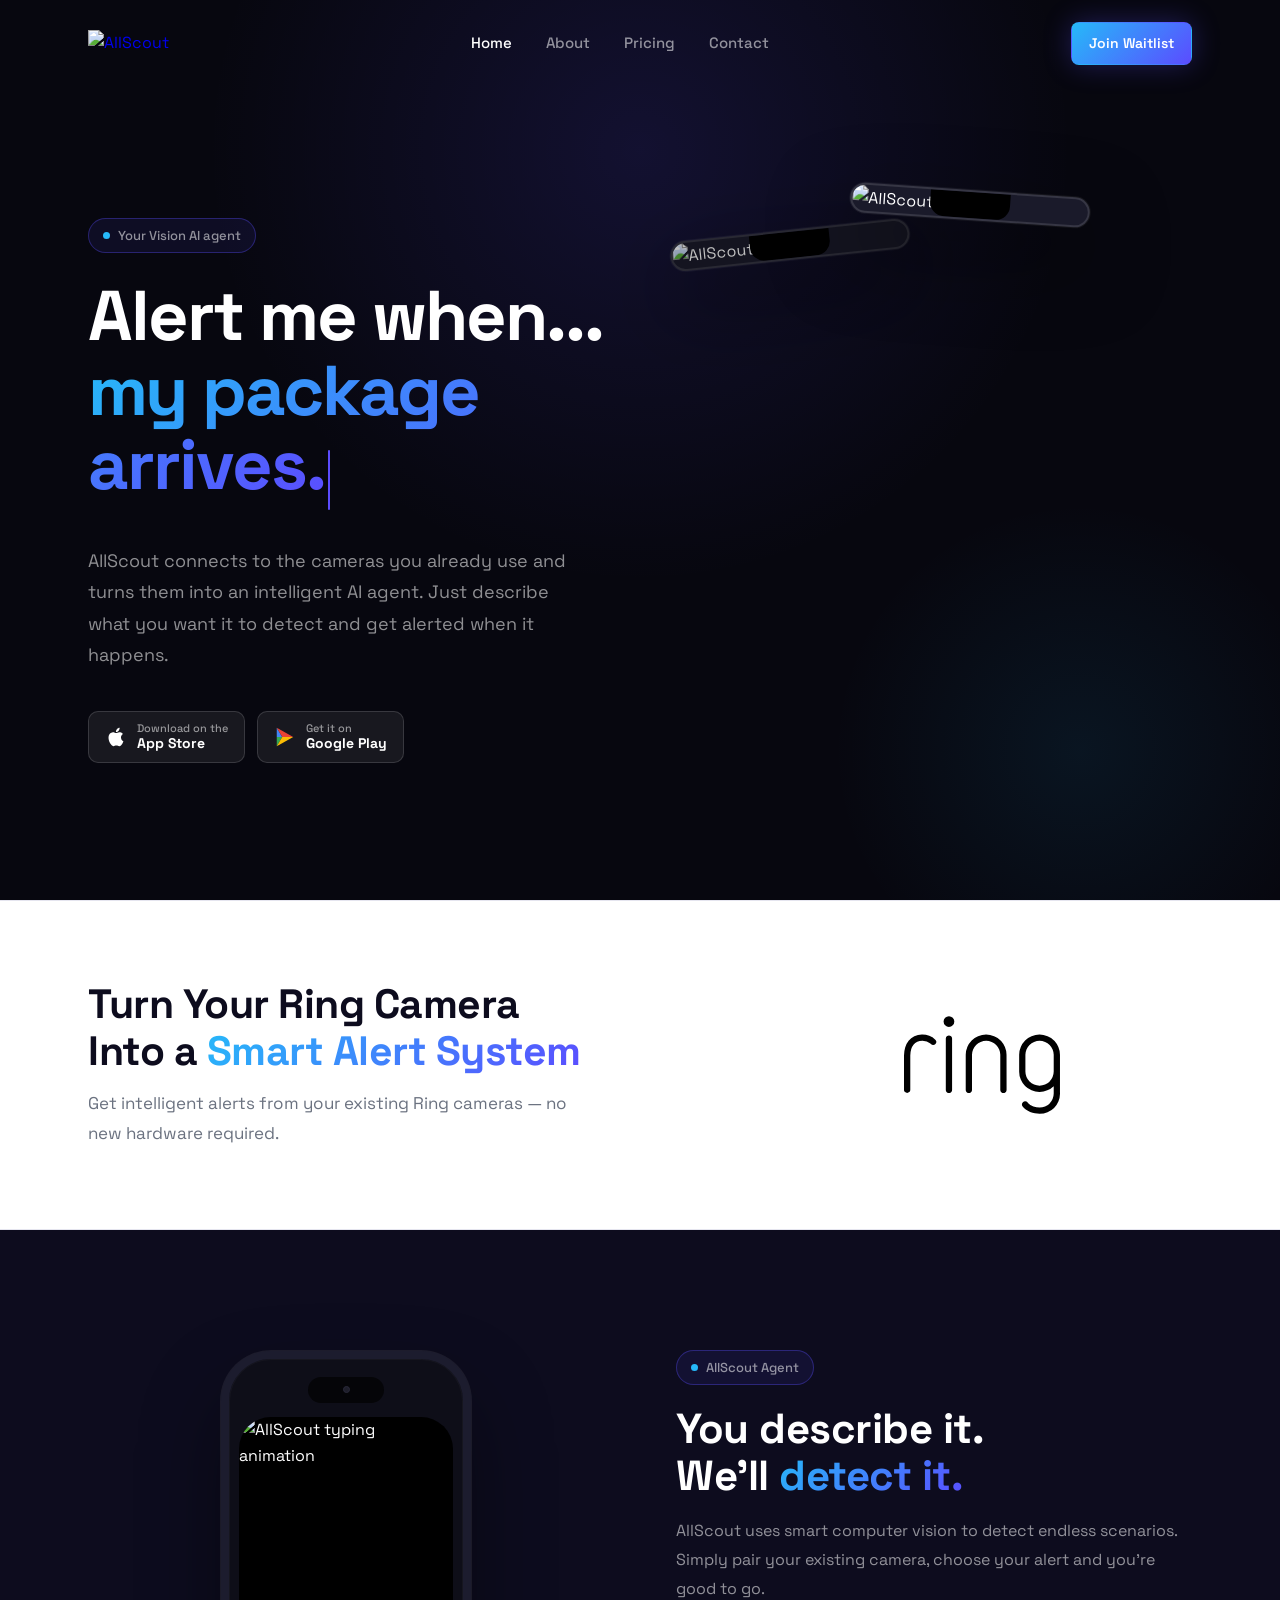
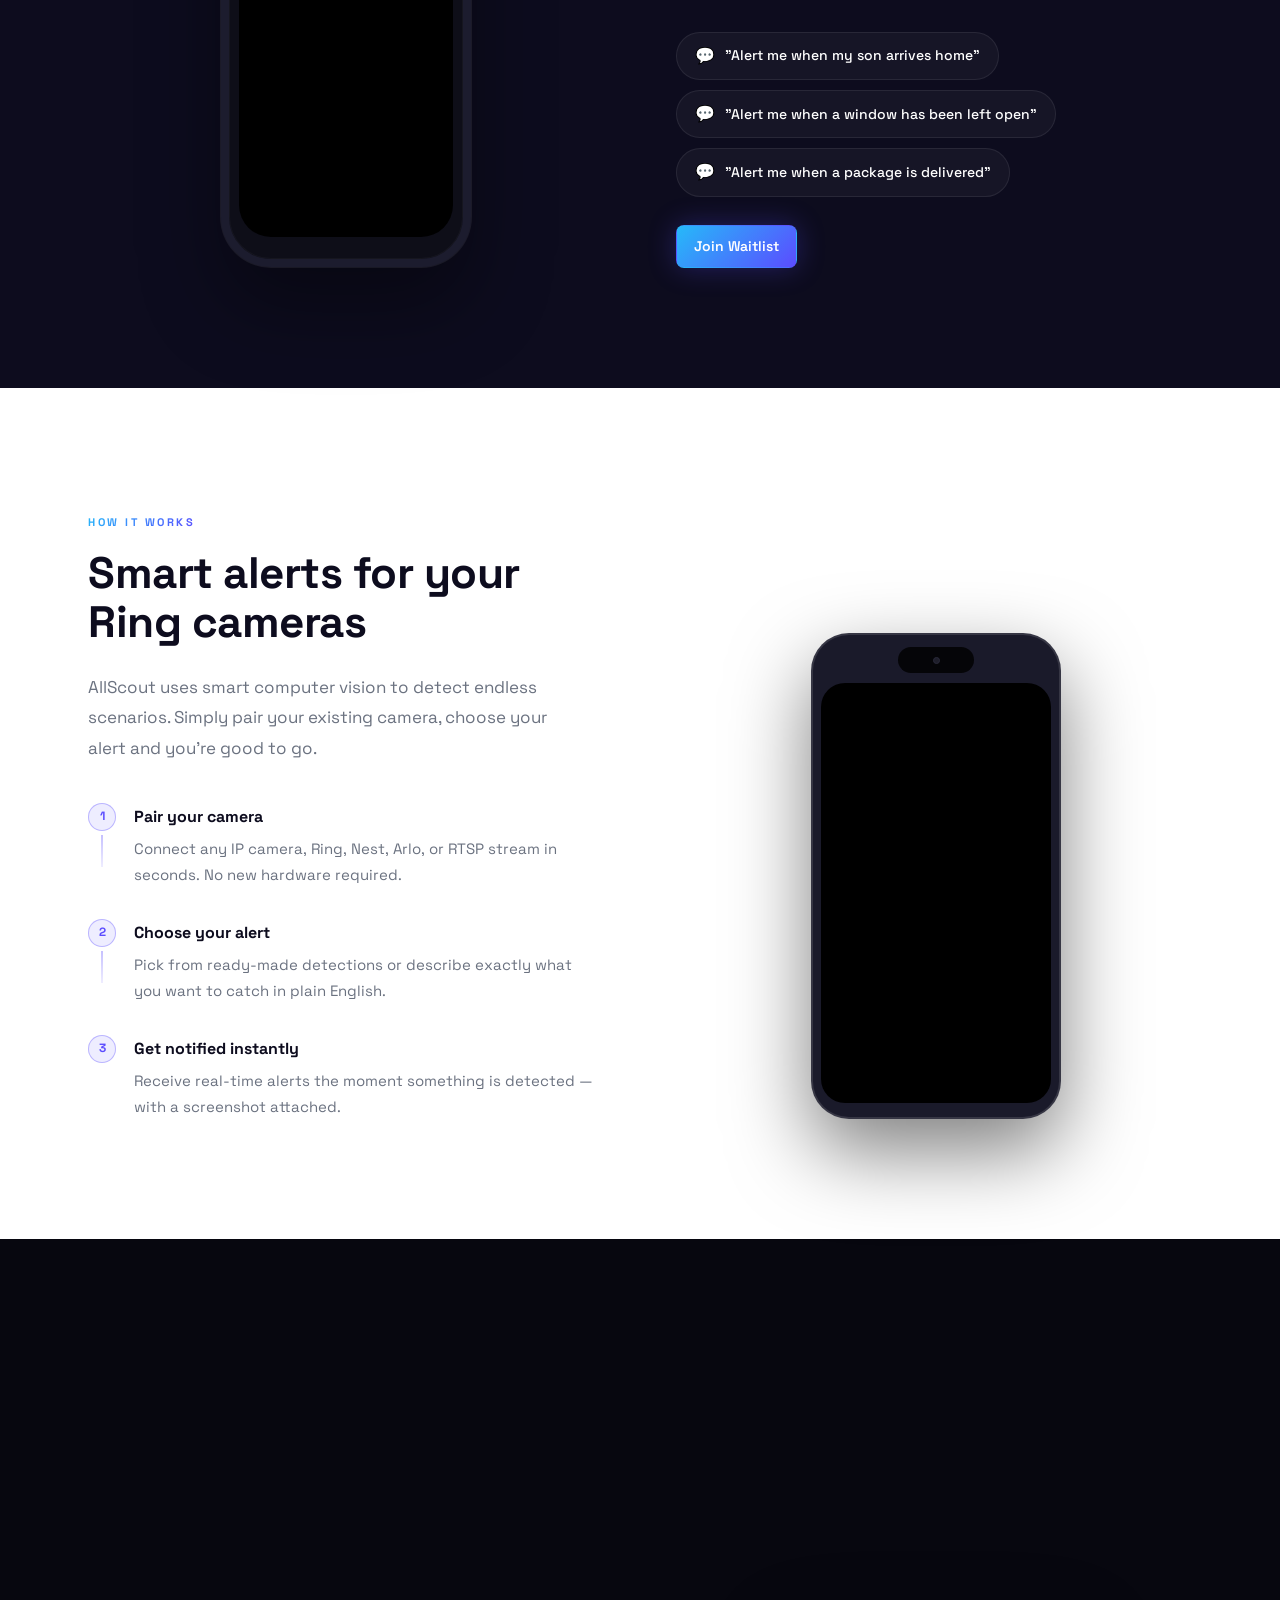
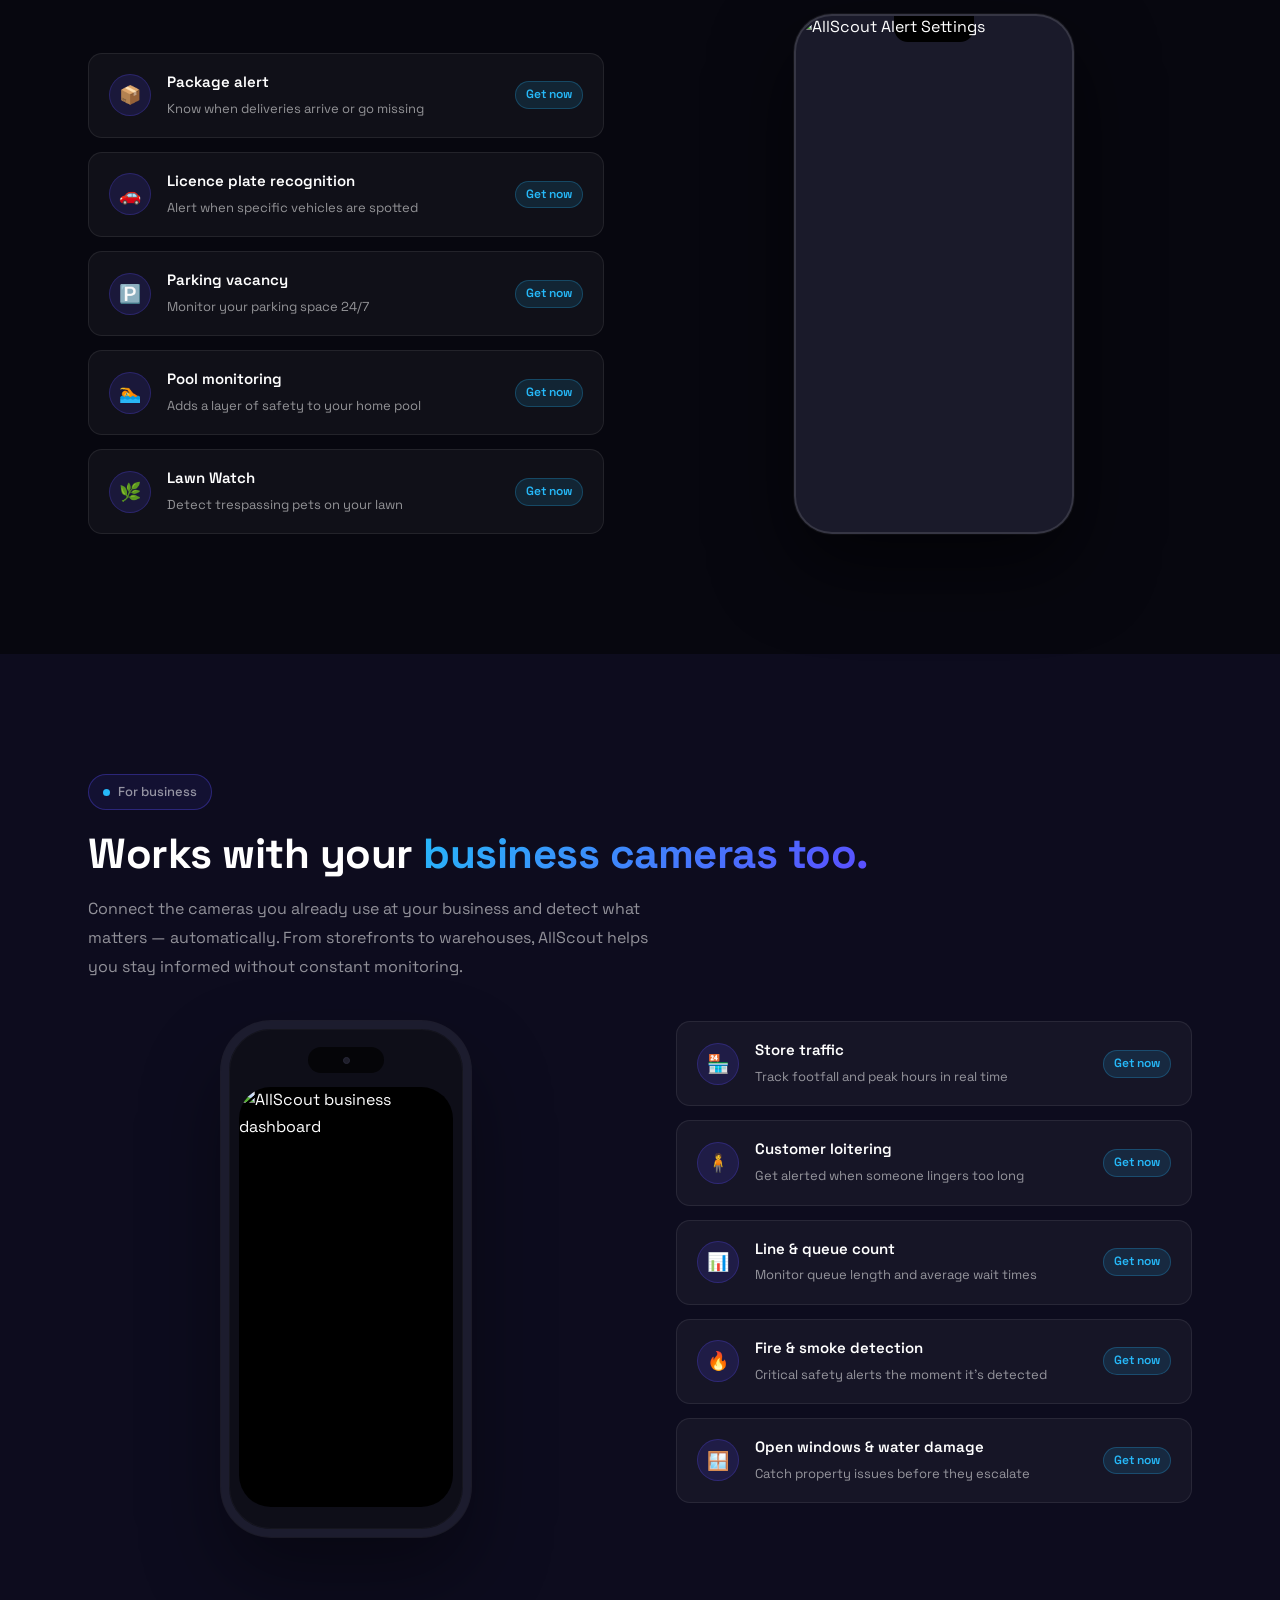
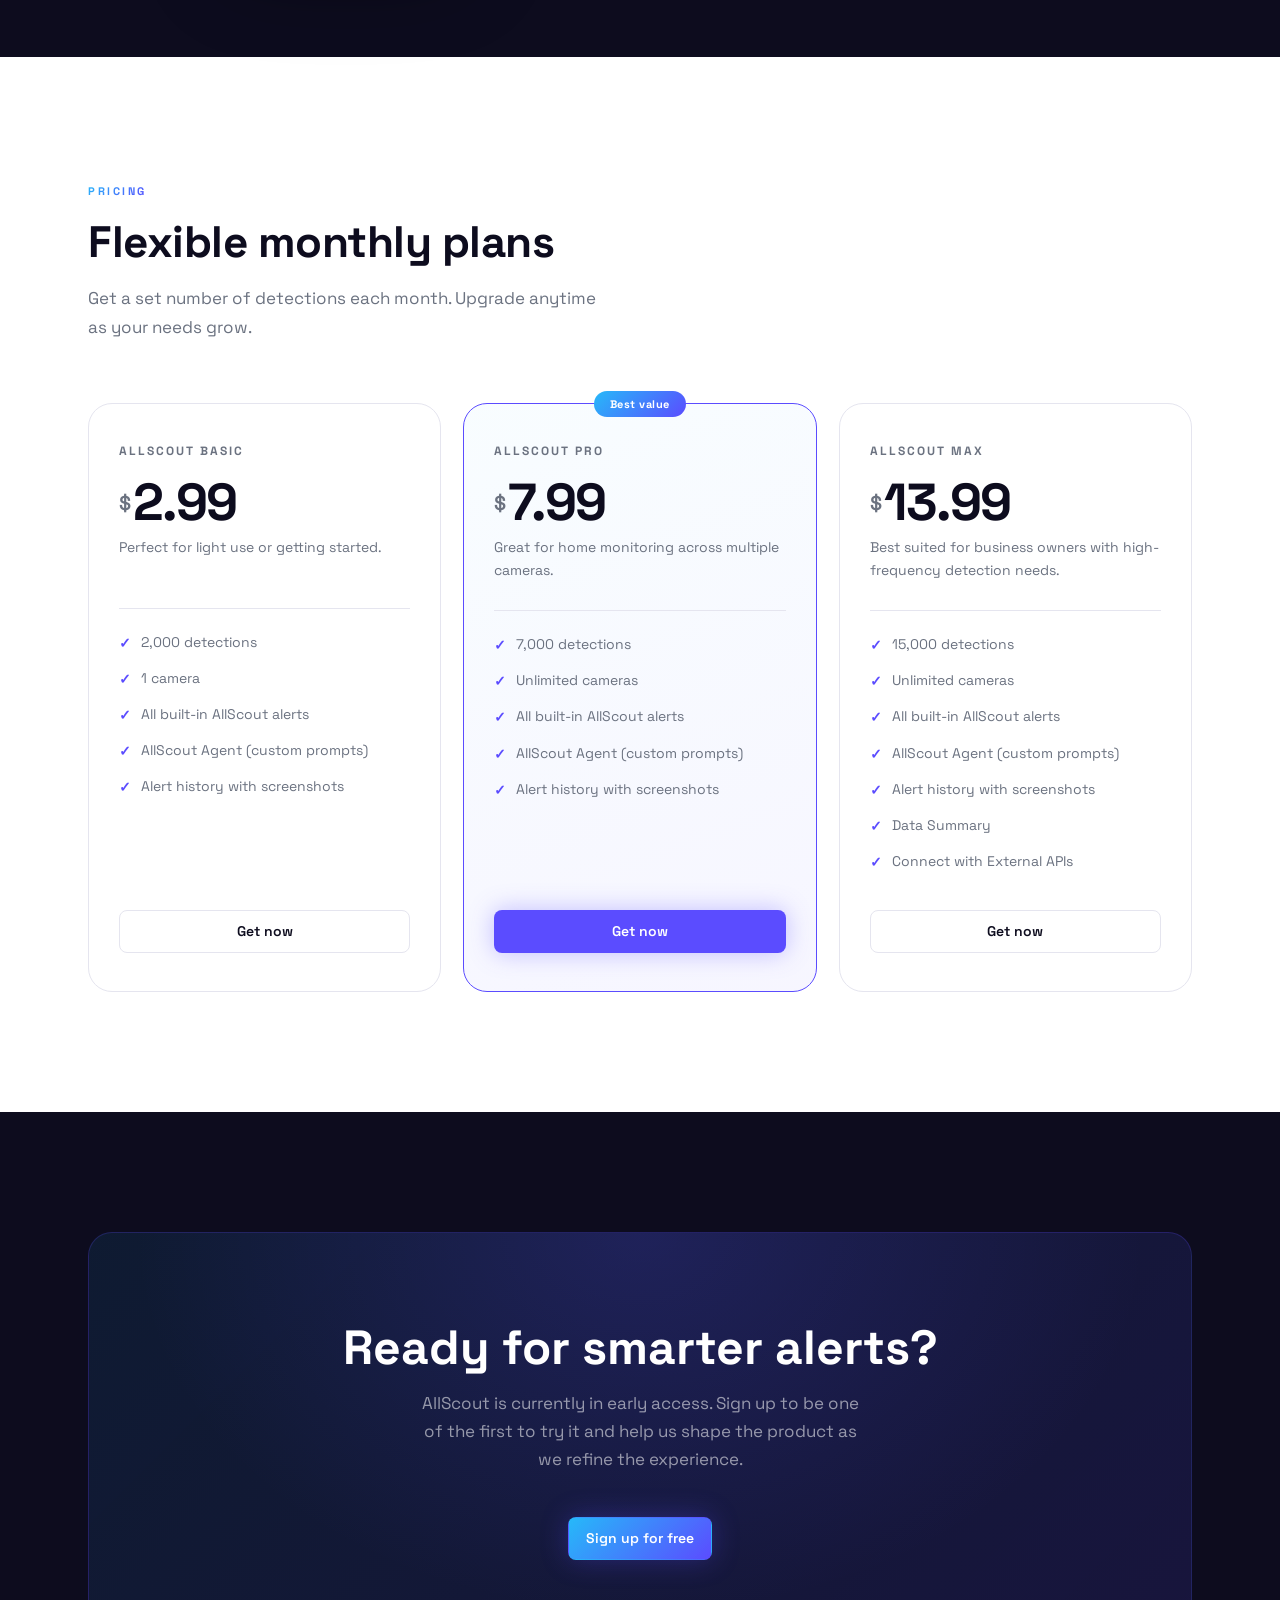
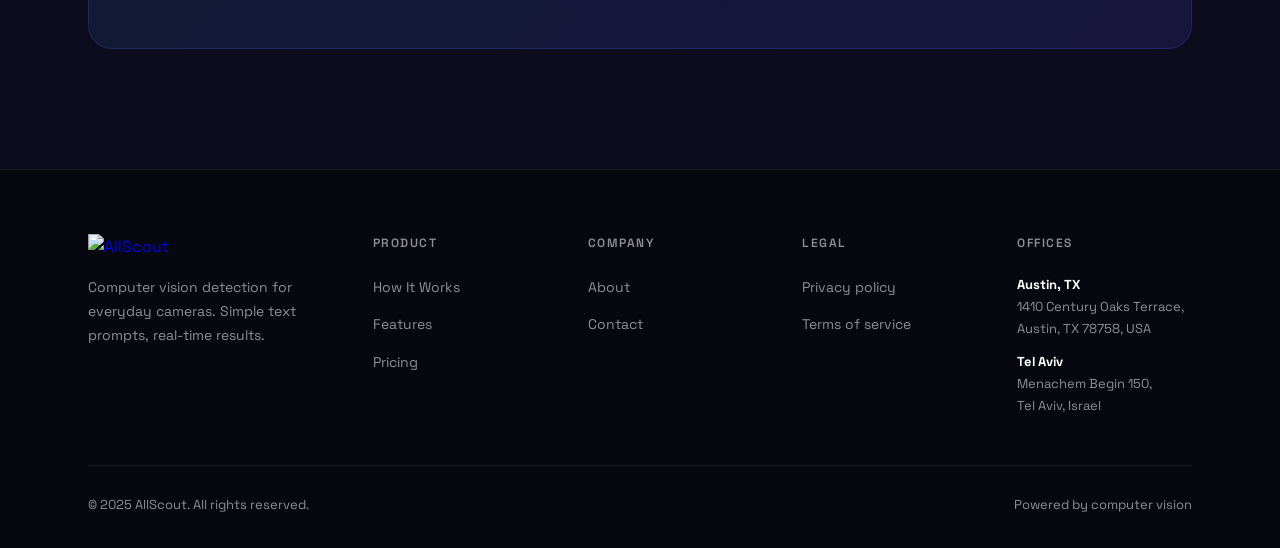
==== commit 0f38ec2c: "Update Agent section heading to 'You describe it. We'll detect it.' Co-Authored-By: Claude Sonnet 4." ====
--- a/index.html
+++ b/index.html
@@ -132,7 +132,7 @@
             <div class="badge-dot"></div>
             AllScout Agent
           </div>
-          <h2>Describe it.<br>We'll <span class="gradient-text">detect it.</span></h2>
+          <h2>You describe it.<br>We'll <span class="gradient-text">detect it.</span></h2>
           <p>AllScout uses smart computer vision to detect endless scenarios. Simply pair your existing camera, choose your alert and you're good to go.</p>
           <div class="prompt-examples">
             <div class="prompt-chip">
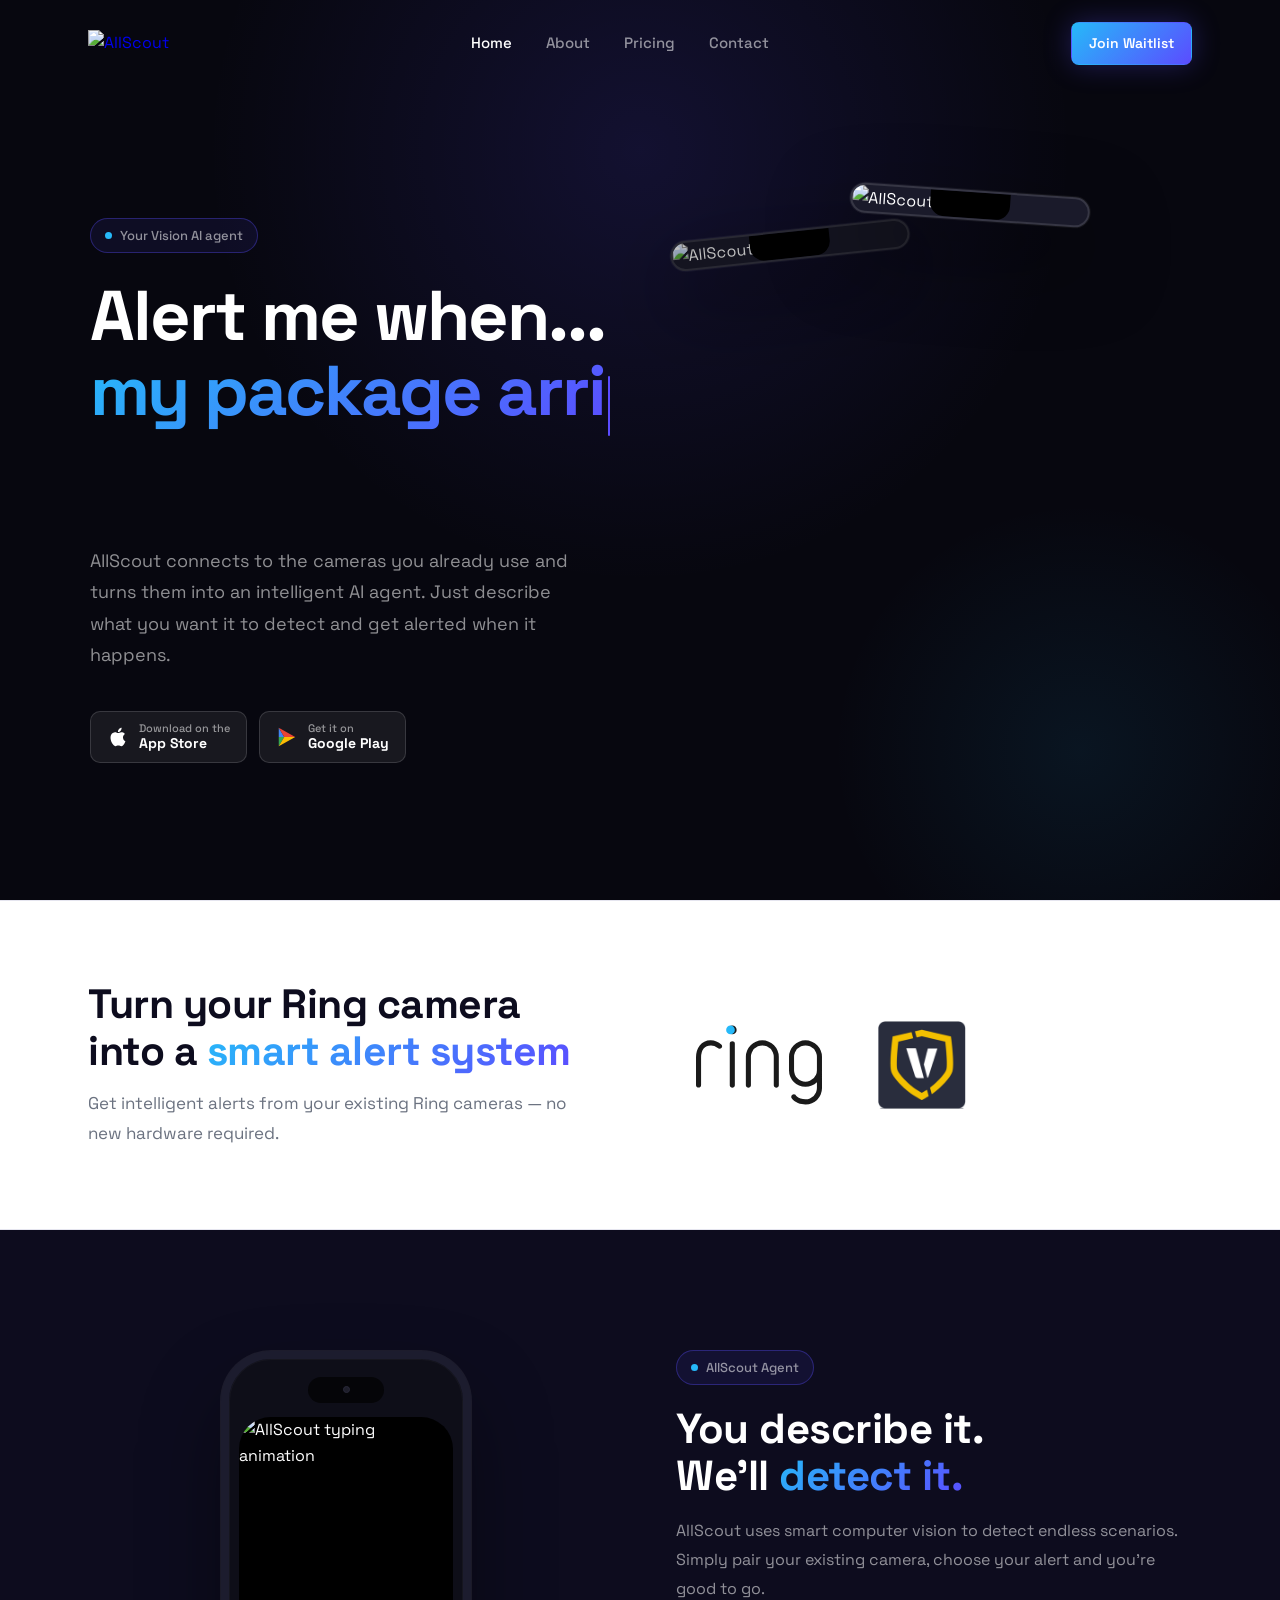
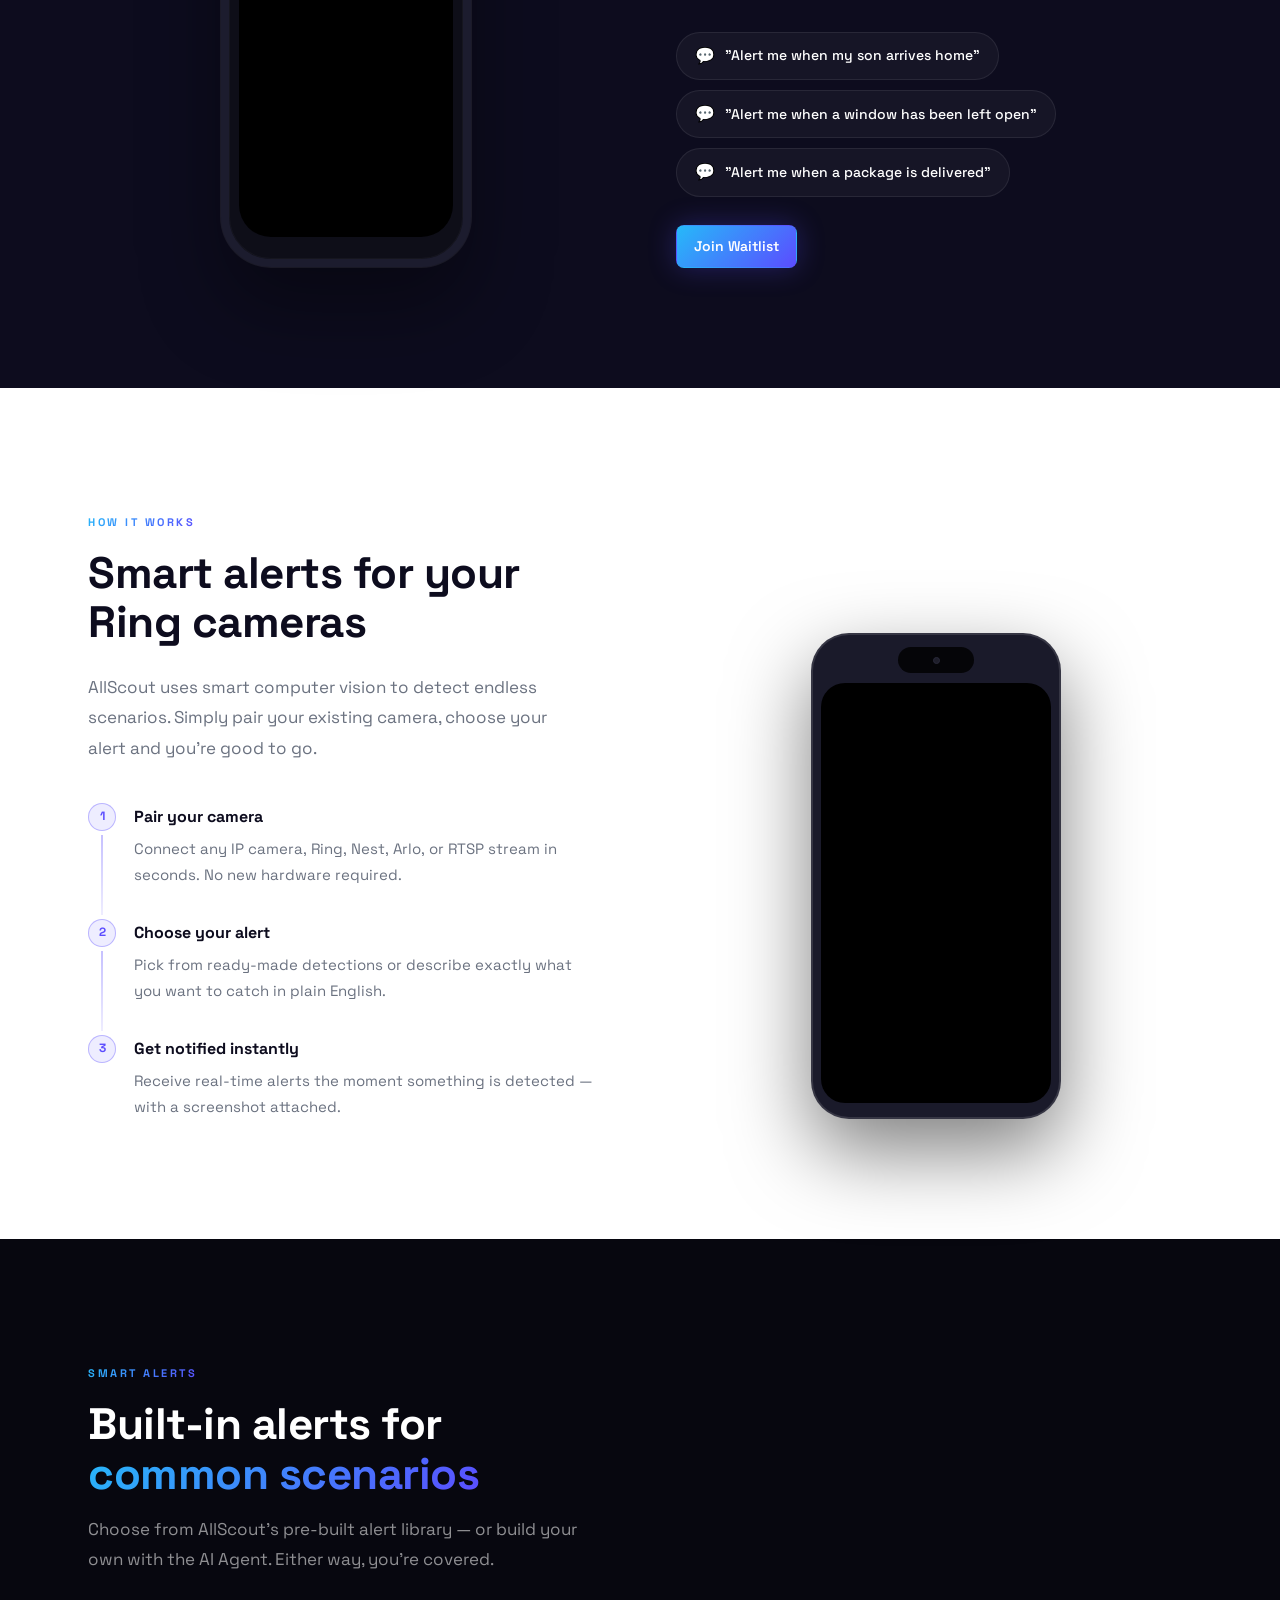
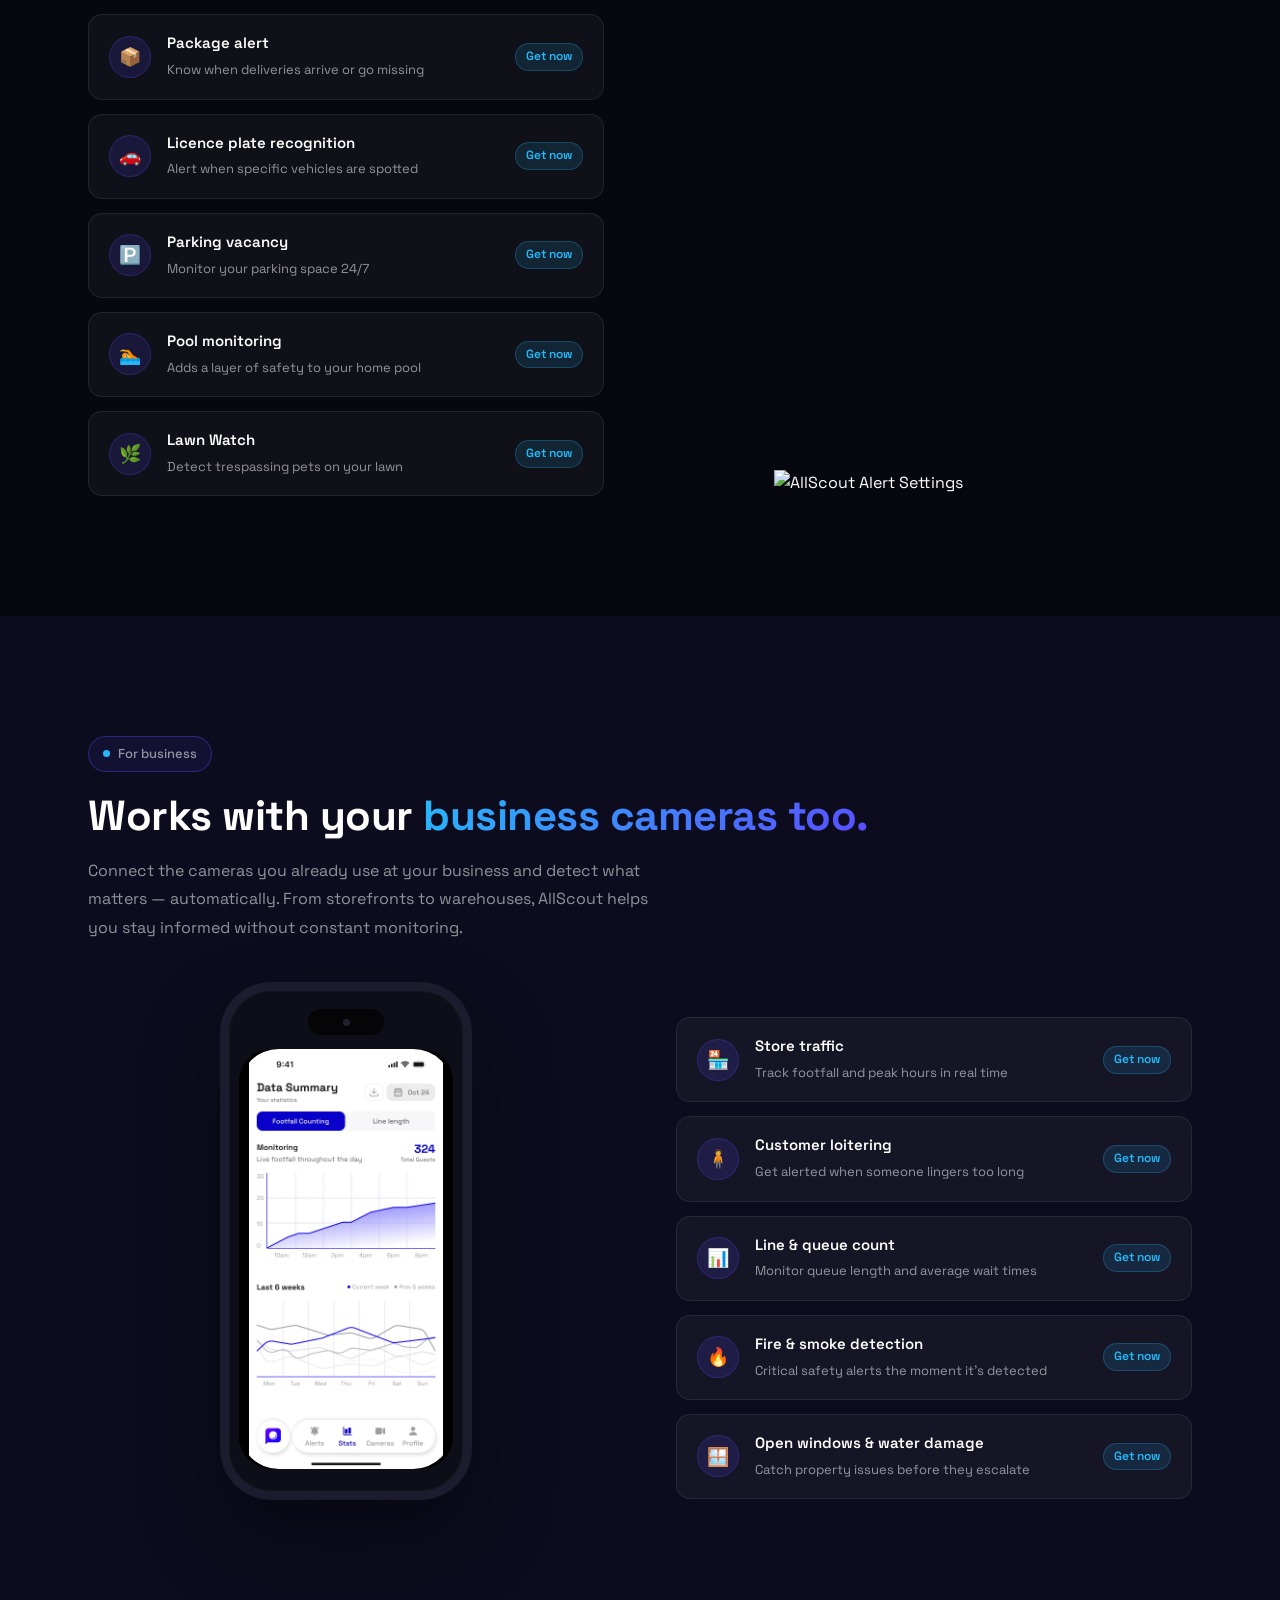
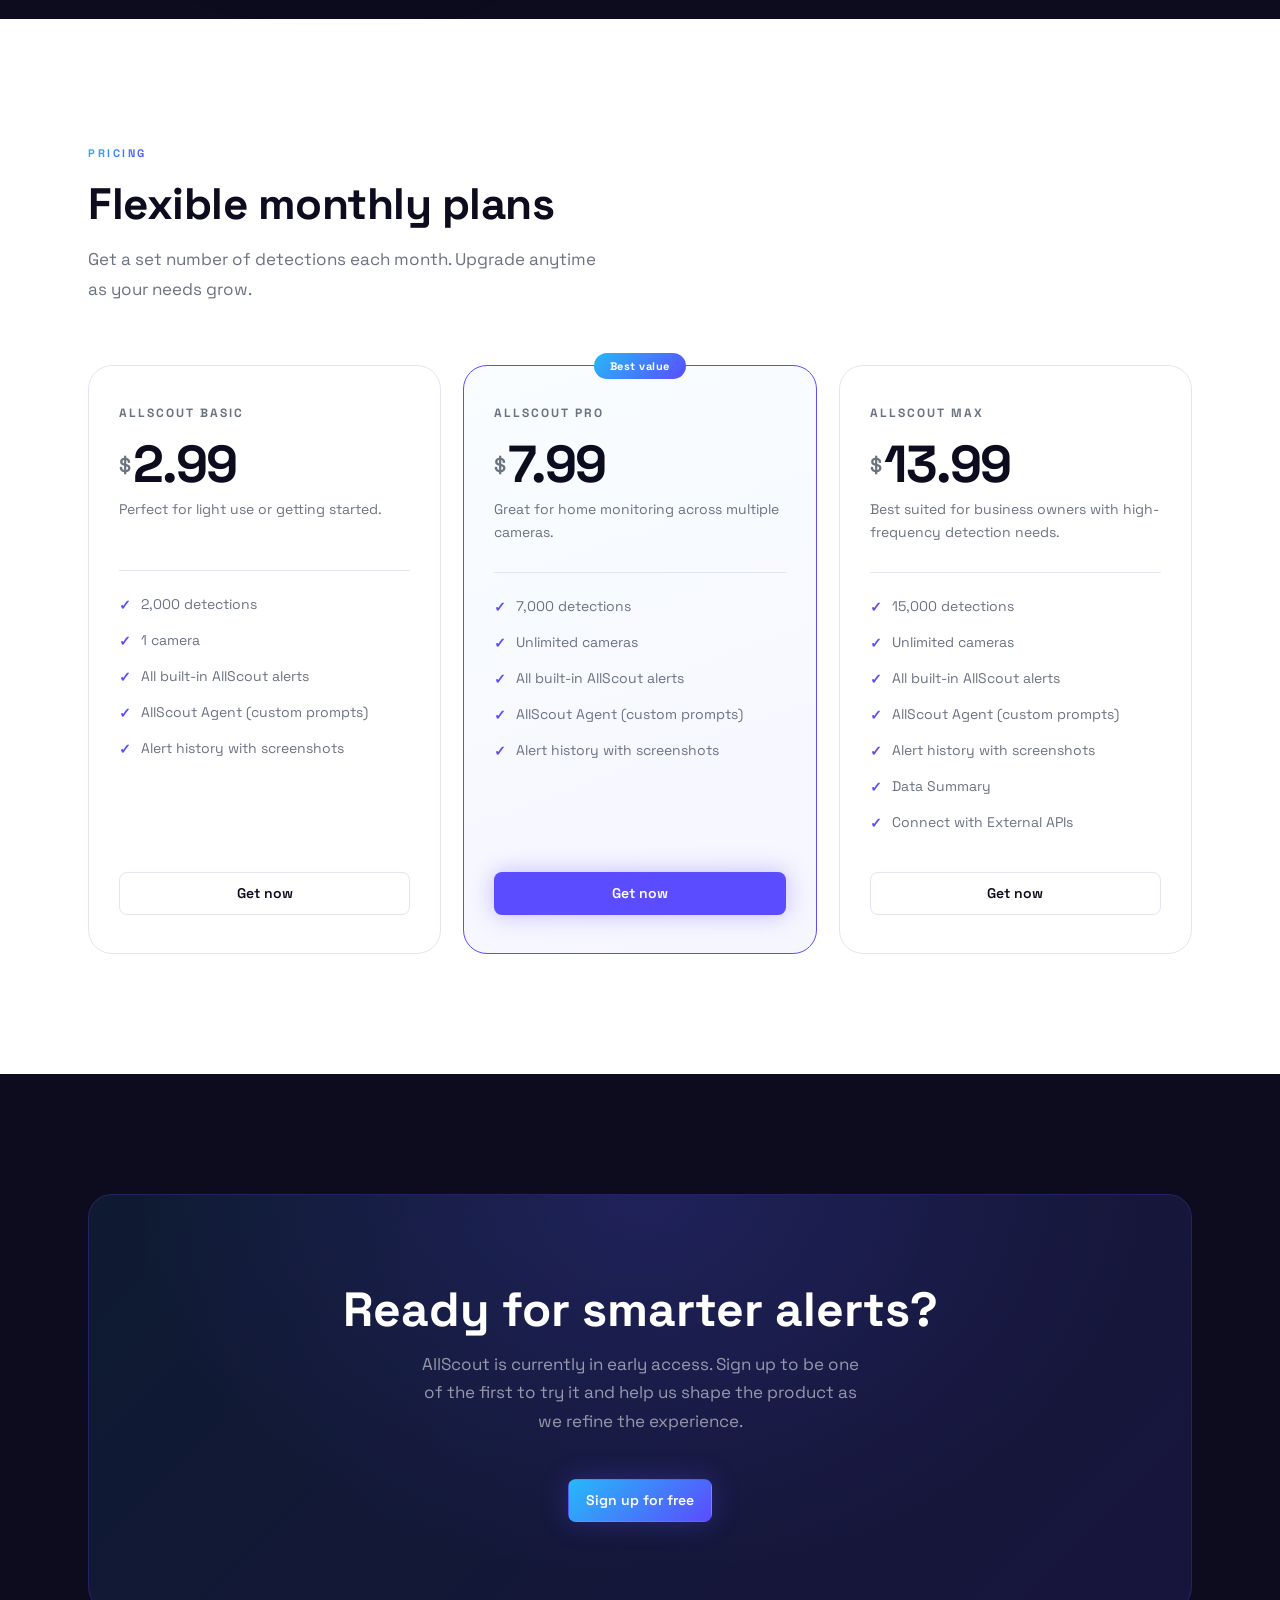
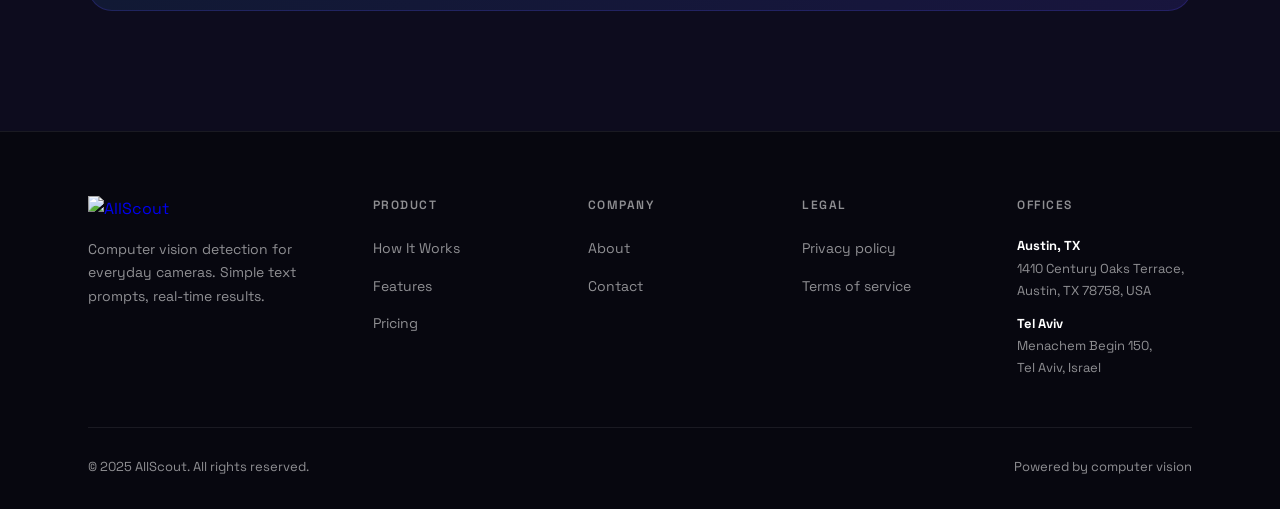
==== commit a3ab238a: "UI updates: logos, frames, alignment, and image swaps - Add Vosker shield logo next to Ring logo - R" ====
--- a/index.html
+++ b/index.html
@@ -105,11 +105,16 @@
     <div class="container">
       <div class="ring-split">
         <div class="ring-text fade-in">
-          <h2>Turn Your Ring Camera<br>Into a <span class="gradient-text">Smart Alert System</span></h2>
+          <h2>Turn your Ring camera<br>into a <span class="gradient-text">smart alert system</span></h2>
           <p>Get intelligent alerts from your existing Ring cameras — no new hardware required.</p>
         </div>
         <div class="ring-logo-wrap fade-in" style="transition-delay:.15s">
-          <img src="assets/logo-ring.svg" alt="Ring">
+          <svg role="img" viewBox="0 0 24 24" xmlns="http://www.w3.org/2000/svg" aria-label="Ring" style="height:126px;width:auto;">
+            <title>Ring</title>
+            <path fill="#1a1a1a" d="M24 16.375a3.05 3.05 0 0 1-.246 1.231 3.114 3.114 0 0 1-1.672 1.66 3.068 3.068 0 0 1-1.225.247 3.695 3.695 0 0 1-.71-.073 4.05 4.05 0 0 1-.739-.218 3.184 3.184 0 0 1-.676-.37 2.02 2.02 0 0 1-.507-.515.46.46 0 0 1-.08-.275.442.442 0 0 1 .152-.346.504.504 0 0 1 .346-.138.553.553 0 0 1 .201.04.392.392 0 0 1 .186.17.046.046 0 0 0 .016.032l.064.065a1.806 1.806 0 0 0 .798.507 3.052 3.052 0 0 0 .943.154 2.12 2.12 0 0 0 .846-.17 2.189 2.189 0 0 0 1.16-1.16 2.115 2.115 0 0 0 .176-.841v-1.109a3.132 3.132 0 0 1-.985.637 3.089 3.089 0 0 1-1.193.234 3.046 3.046 0 0 1-1.231-.246 3.137 3.137 0 0 1-1.66-1.66 3.04 3.04 0 0 1-.247-1.232v-2.544a3.058 3.058 0 0 1 .247-1.225 3.154 3.154 0 0 1 .668-1 3.202 3.202 0 0 1 .986-.669 3.15 3.15 0 0 1 2.463 0 3.09 3.09 0 0 1 1.668 1.668 3.066 3.066 0 0 1 .246 1.225v5.92zm-.967-5.92a2.118 2.118 0 0 0-.17-.846 2.189 2.189 0 0 0-1.16-1.16 2.201 2.201 0 0 0-1.692 0 2.191 2.191 0 0 0-1.166 1.16 2.134 2.134 0 0 0-.168.845v2.531a2.133 2.133 0 0 0 .168.853 2.194 2.194 0 0 0 .468.693 2.171 2.171 0 0 0 .694.467 2.201 2.201 0 0 0 1.692 0 2.189 2.189 0 0 0 1.16-1.16 2.117 2.117 0 0 0 .174-.853zm-7.252 5.356a.435.435 0 0 1-.154.363.511.511 0 0 1-.66 0 .434.434 0 0 1-.153-.363v-5.356a2.118 2.118 0 0 0-.17-.846 2.189 2.189 0 0 0-1.16-1.16 2.201 2.201 0 0 0-1.692 0 2.19 2.19 0 0 0-1.16 1.16 2.127 2.127 0 0 0-.17.846v5.356a.434.434 0 0 1-.152.363.511.511 0 0 1-.661 0 .434.434 0 0 1-.153-.363v-5.356a3.058 3.058 0 0 1 .246-1.225 3.163 3.163 0 0 1 .67-1 3.202 3.202 0 0 1 .984-.669 3.15 3.15 0 0 1 2.464 0 3.091 3.091 0 0 1 1.667 1.668 3.066 3.066 0 0 1 .247 1.225zm-8.383 0a.435.435 0 0 1-.152.363.511.511 0 0 1-.662 0 .434.434 0 0 1-.152-.363V7.956a.435.435 0 0 1 .152-.363.512.512 0 0 1 .662 0 .436.436 0 0 1 .152.363zM4.982 8.44a.463.463 0 0 1-.145.338.483.483 0 0 1-.355.142.503.503 0 0 1-.339-.145l-.016-.017a.149.149 0 0 0-.032-.024.123.123 0 0 1-.033-.025 1.9 1.9 0 0 0-1.24-.43q-.871 0-1.363.595-.491.596-.492 1.693v5.243a.435.435 0 0 1-.153.363.525.525 0 0 1-.33.123.525.525 0 0 1-.33-.123.434.434 0 0 1-.153-.363v-5.243A4.362 4.362 0 0 1 .18 9.303a3.034 3.034 0 0 1 .53-1.031 2.546 2.546 0 0 1 .878-.706 2.763 2.763 0 0 1 1.231-.257 3.08 3.08 0 0 1 1.065.209 2.573 2.573 0 0 1 .934.58.48.48 0 0 1 .163.343zm2.76-3.128a.826.826 0 0 1-.826.827.826.826 0 0 1-.827-.827.826.826 0 0 1 .827-.826.826.826 0 0 1 .826.826z"/>
+            <path fill="#26b9f9" d="M7.397 5.312a.826.826 0 0 1-.826.827.826.826 0 0 1-.827-.827.826.826 0 0 1 .827-.826.826.826 0 0 1 .826.826z"/>
+          </svg>
+          <img src="assets/logo-vosker.png" alt="Vosker" style="height:88px;width:auto;">
         </div>
       </div>
     </div>
@@ -266,8 +271,8 @@
             <a href="https://ring.com/appstore" class="alert-chip-cta" target="_blank" rel="noopener">Get now</a>
           </div>
         </div>
-        <div class="alerts-phone fade-in" style="transition-delay:.2s">
-          <img src="assets/screen-alerts.png" alt="AllScout Alert Settings">
+        <div class="fade-in" style="transition-delay:.2s;display:flex;justify-content:center;align-items:flex-end;">
+          <img src="assets/screen-alerts.png" alt="AllScout Alert Settings" style="width:320px;display:block;">
         </div>
       </div>
     </div>
@@ -287,7 +292,7 @@
           <div class="phone-frame">
             <div class="phone-island"><div class="phone-island-dot"></div></div>
             <div class="phone-screen">
-              <img src="assets/Business%20screen.jpeg" alt="AllScout business dashboard" style="width:100%;height:100%;object-fit:cover;display:block;">
+              <img src="assets/Data%20screen.jpeg" alt="AllScout business dashboard" style="width:100%;height:100%;object-fit:contain;display:block;border-radius:40px;">
             </div>
           </div>
         </div>
--- a/css/styles.css
+++ b/css/styles.css
@@ -312,9 +312,9 @@
 .ring-split {
   display: flex;
   align-items: center;
-  justify-content: space-between;
-  padding-right: 12%;
-}
+  gap: 32px;
+}
+.ring-text { flex: 0 0 calc(50% + 4px); }
 .ring-text h2 {
   font-size: clamp(26px, 3.2vw, 42px);
   font-weight: 700;
@@ -333,12 +333,15 @@
   display: flex;
   align-items: center;
   justify-content: flex-start;
+  gap: 56px;
   opacity: 0.75;
-}
-.ring-logo-wrap img {
-  height: 156px;
+  flex-shrink: 0;
+  margin-left: 20px;
+}
+.ring-logo-wrap img,
+.ring-logo-wrap svg {
+  height: 126px;
   width: auto;
-  filter: invert(1) brightness(0.2);
 }
 @media (max-width: 640px) {
   .ring-split { grid-template-columns: 1fr; gap: 32px; }
@@ -460,11 +463,11 @@
 .prompt-chip-icon { font-size:16px; }
 
 .business-layout {
-  align-items: start;
+  align-items: end;
   margin-top: 40px;
 }
 .business-layout .agent-phone {
-  align-self: start;
+  align-self: end;
 }
 
 @media (max-width:860px) {
@@ -497,7 +500,7 @@
   max-width: 480px;
 }
 .hiw-steps { display: flex; flex-direction: column; gap: 0; }
-.hiw-step { display: flex; align-items: flex-start; gap: 18px; }
+.hiw-step { display: flex; align-items: stretch; gap: 18px; }
 .hiw-step-col { display: flex; flex-direction: column; align-items: center; flex-shrink: 0; }
 .hiw-step-num {
   width: 28px; height: 28px;
@@ -665,19 +668,10 @@
 .badge-custom { background:rgba(255,255,255,0.06); color:var(--text-muted); border:1px solid var(--border); }
 
 .alerts-phone {
-  width:280px; height:520px; margin:0 auto;
+  width:280px; margin:0 auto;
   align-self: start;
-  background:#1a1a2a;
-  border-radius:38px;
-  border:2px solid rgba(255,255,255,0.12);
-  box-shadow:0 32px 80px rgba(0,0,0,0.6), 0 0 0 1px rgba(255,255,255,0.06);
-  overflow:hidden;
-}
-.alerts-phone::before {
-  content:''; display:block; width:80px; height:26px;
-  background:#000; border-radius:0 0 14px 14px; margin:0 auto;
-}
-.alerts-phone img { width:100%; height:calc(100% + 28px); display:block; margin-top:-28px; object-fit:cover; object-position:top; }
+}
+.alerts-phone img { width:100%; display:block; }
 .alerts-phone-placeholder {
   background:#f5f5fc; min-height:480px;
   display:flex; align-items:center; justify-content:center;
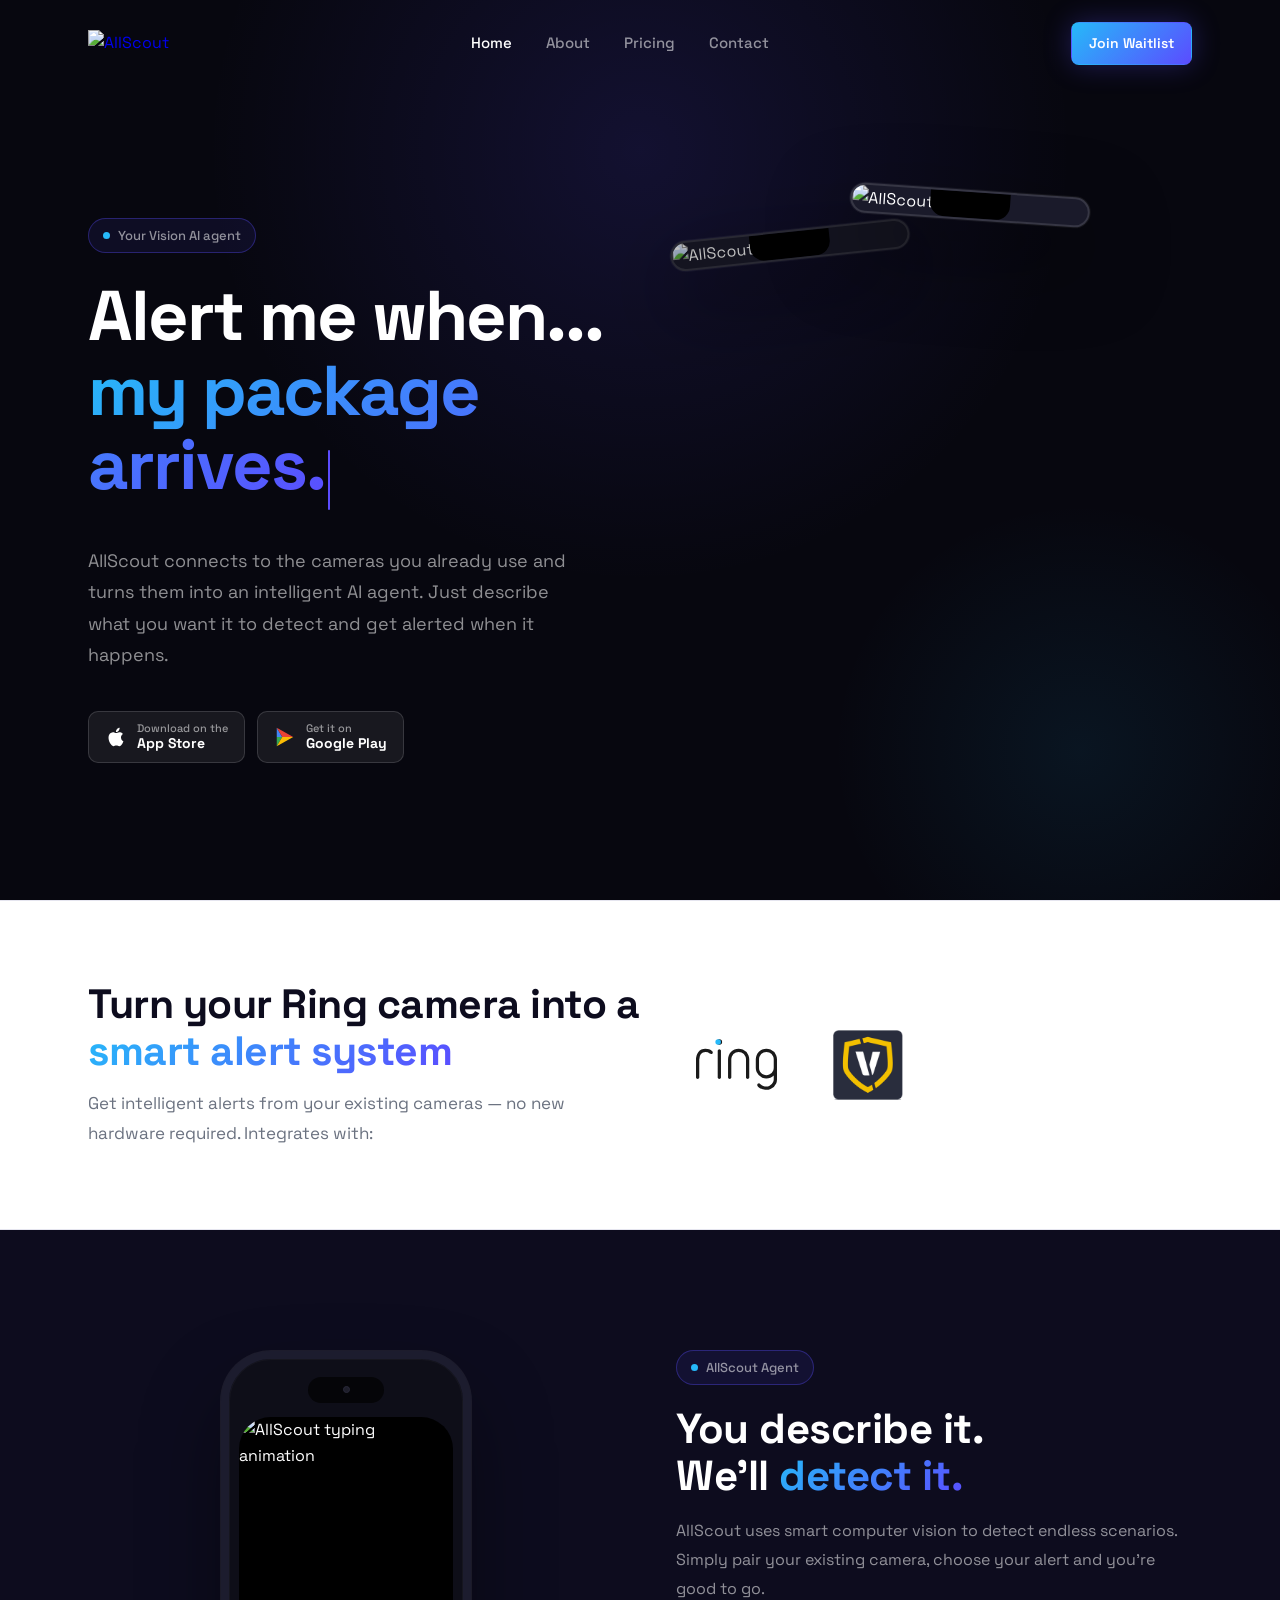
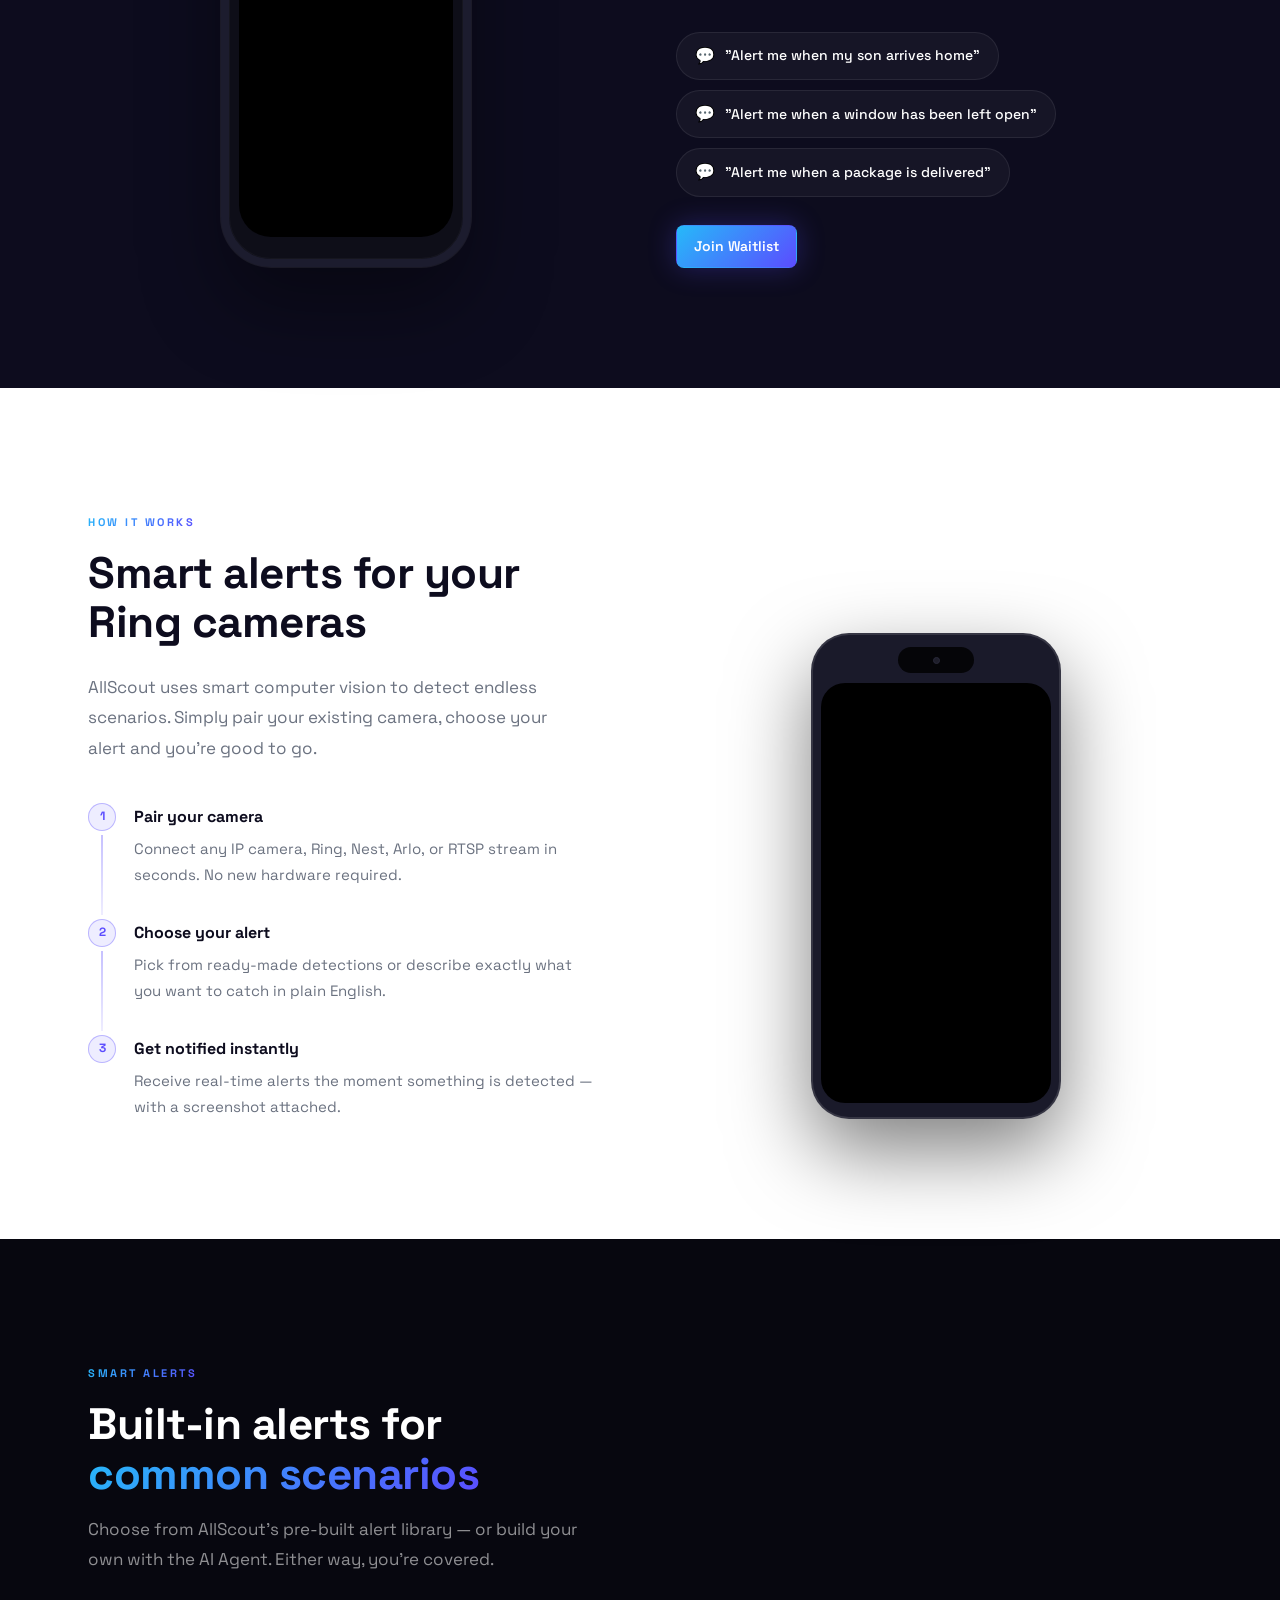
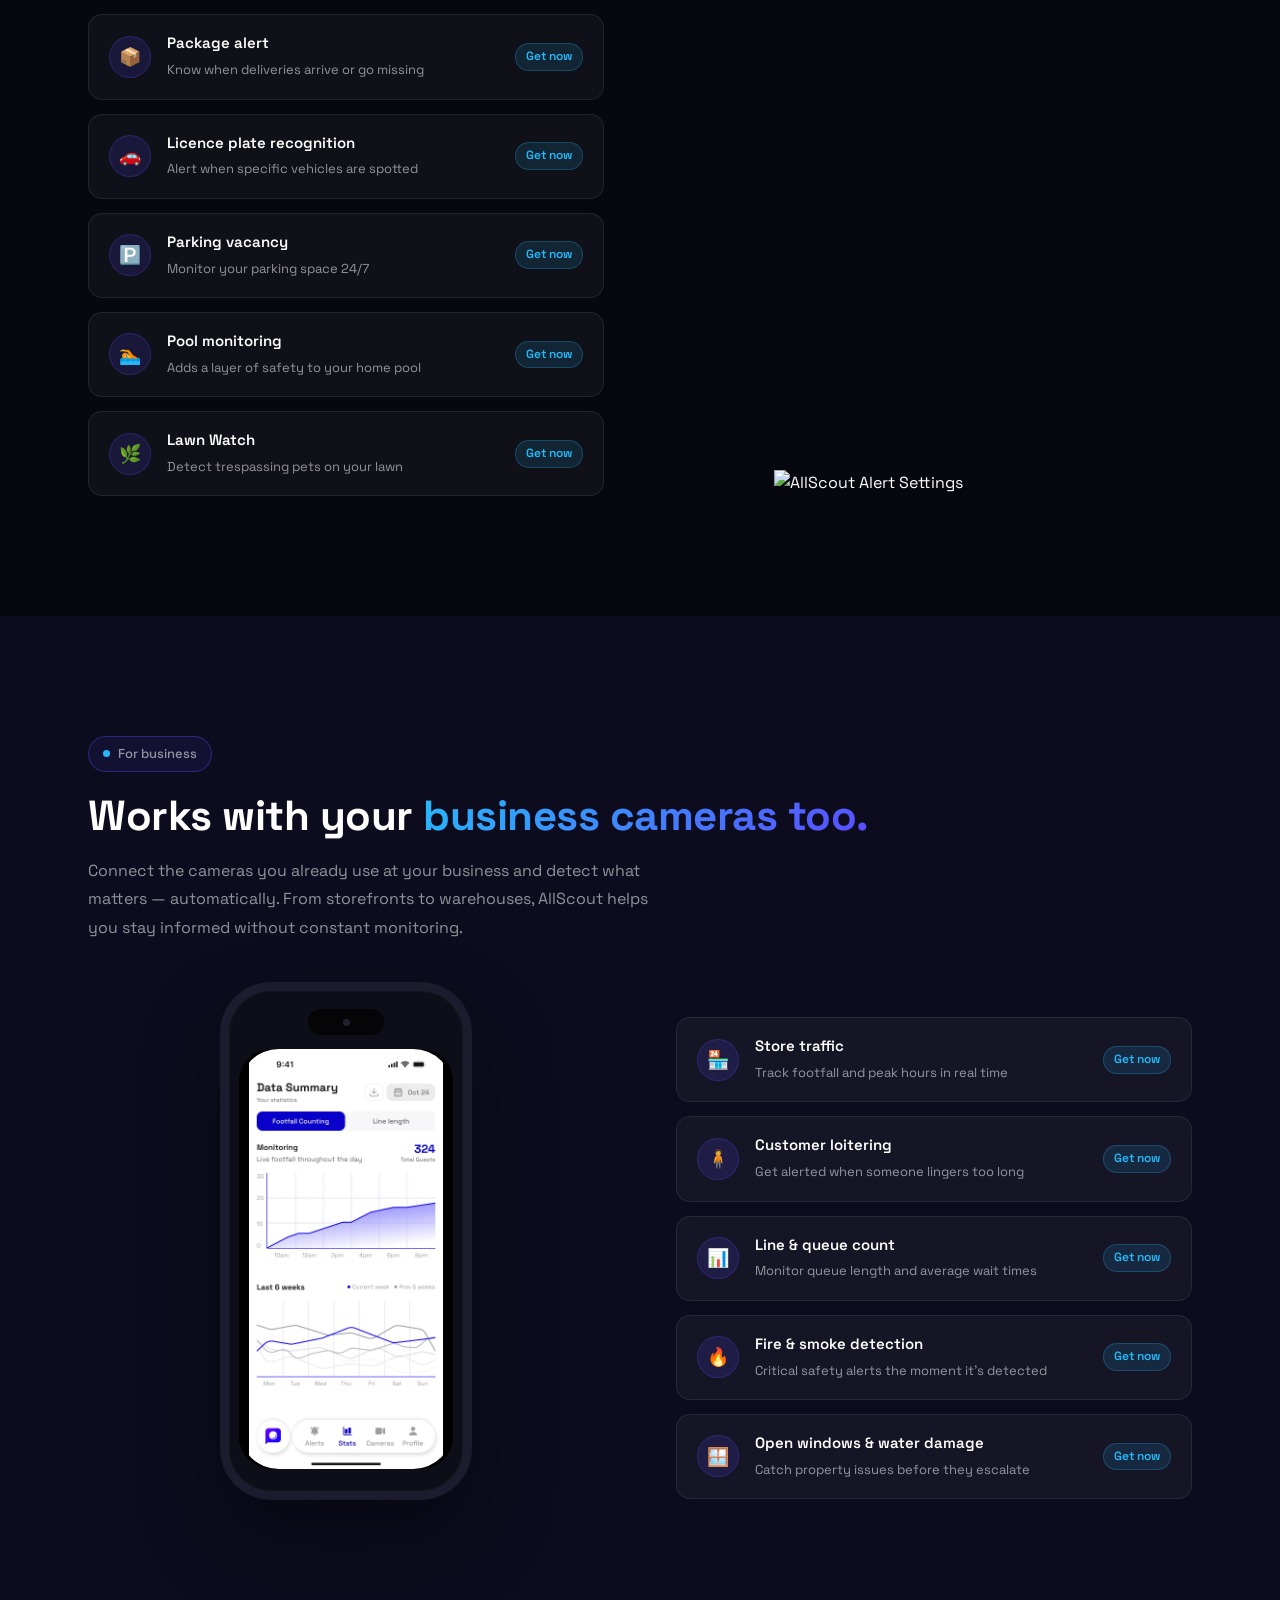
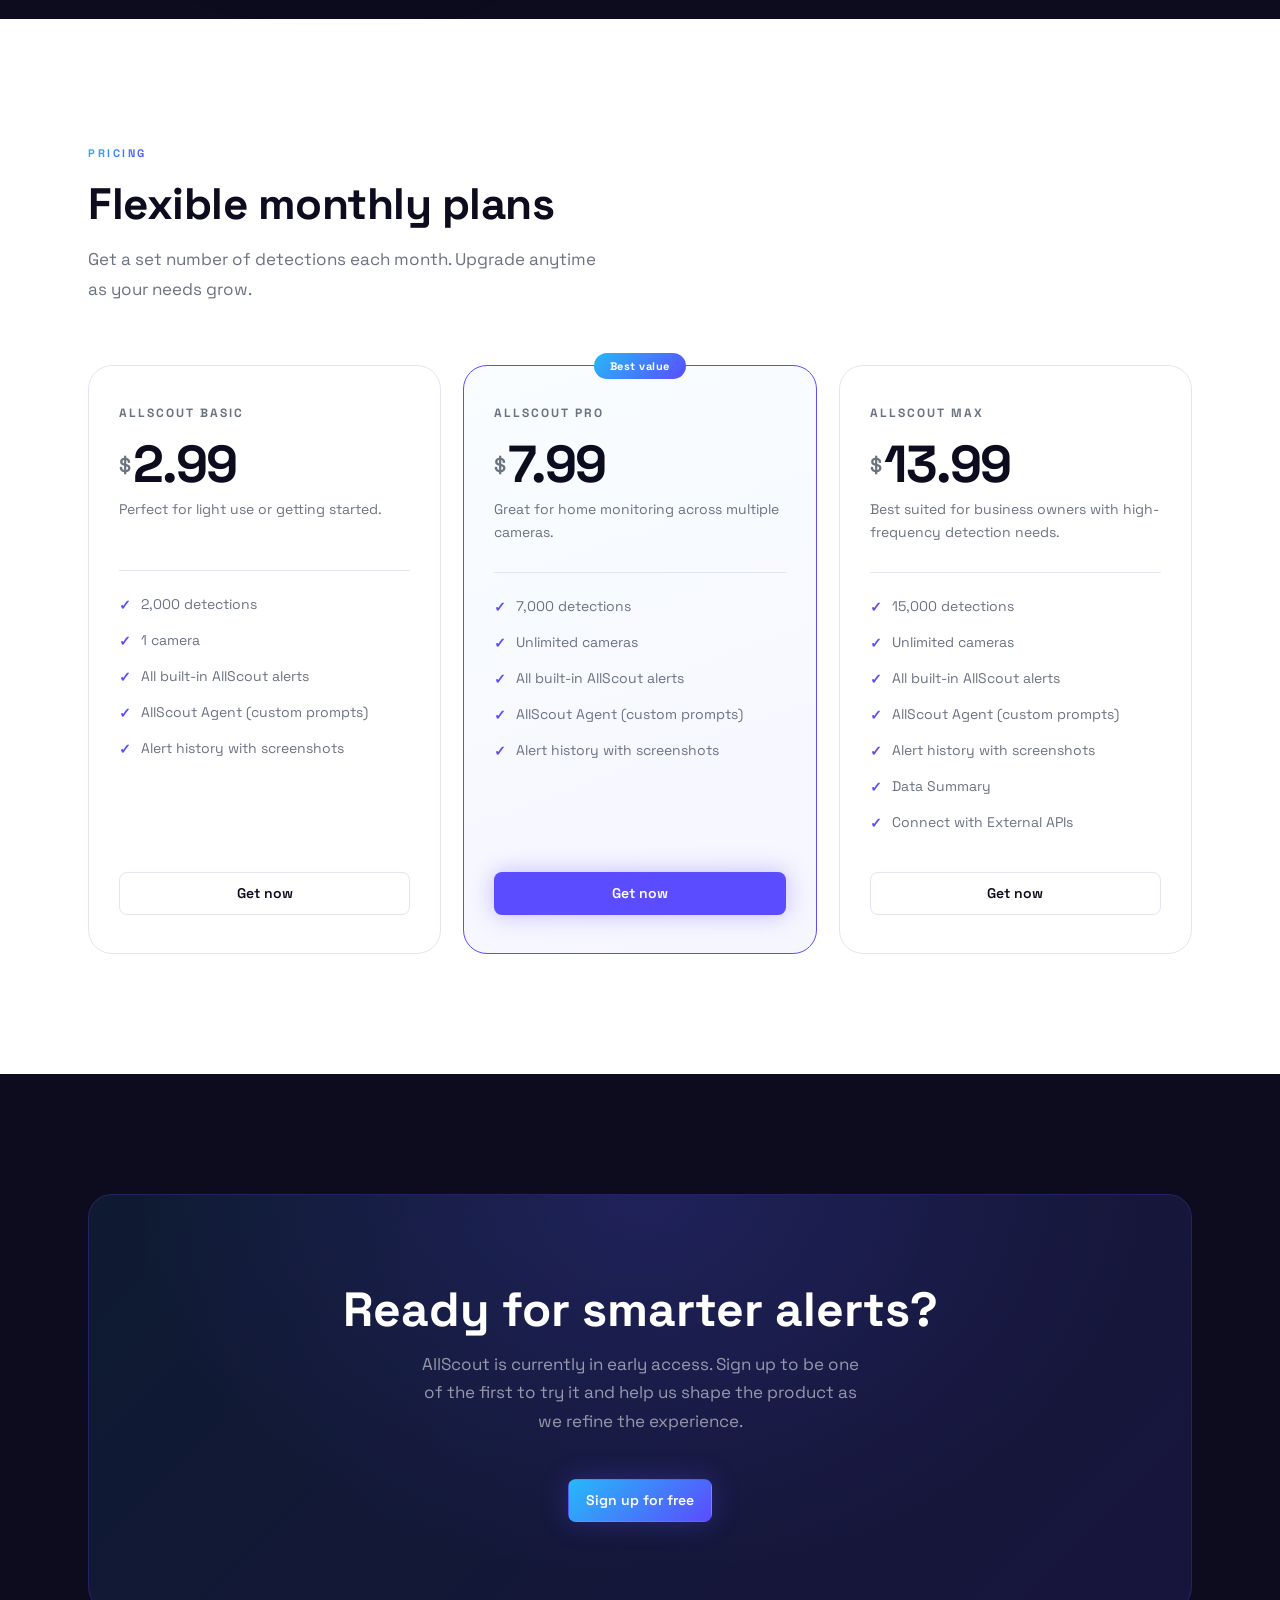
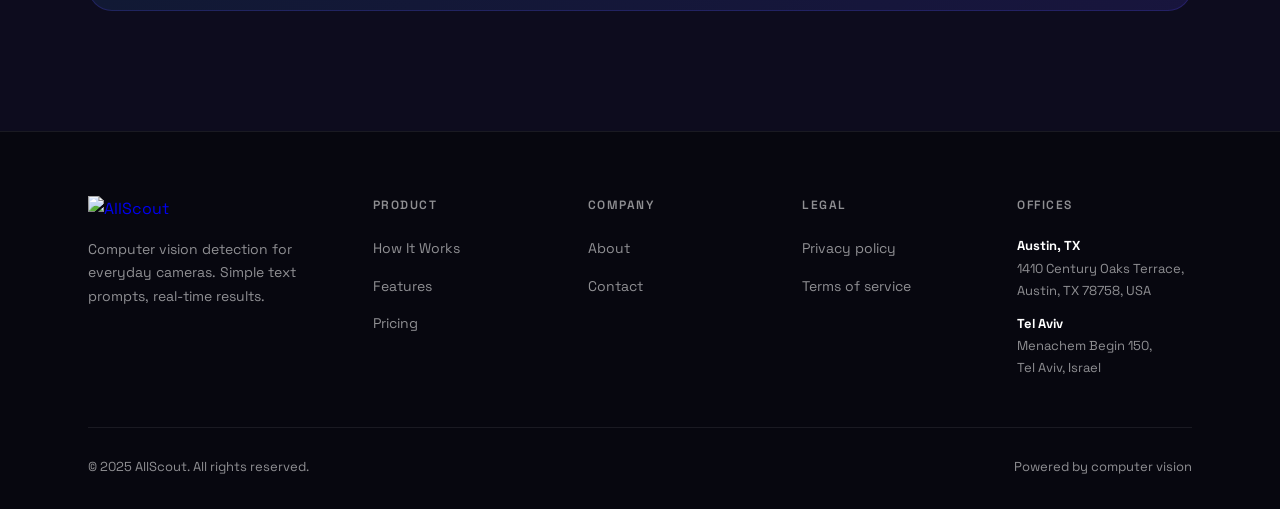
==== commit f6f09a02: "Fix How It Works video not rendering on web Switch from untracked PackageScout3.mp4 (65MB) to tracke" ====
--- a/index.html
+++ b/index.html
@@ -105,16 +105,16 @@
     <div class="container">
       <div class="ring-split">
         <div class="ring-text fade-in">
-          <h2>Turn your Ring camera<br>into a <span class="gradient-text">smart alert system</span></h2>
-          <p>Get intelligent alerts from your existing Ring cameras — no new hardware required.</p>
+          <h2>Turn your Ring camera into a <span class="gradient-text">smart alert system</span></h2>
+          <p>Get intelligent alerts from your existing cameras — no new hardware required. Integrates with:</p>
         </div>
         <div class="ring-logo-wrap fade-in" style="transition-delay:.15s">
-          <svg role="img" viewBox="0 0 24 24" xmlns="http://www.w3.org/2000/svg" aria-label="Ring" style="height:126px;width:auto;">
+          <svg role="img" viewBox="0 0 24 24" xmlns="http://www.w3.org/2000/svg" aria-label="Ring" style="height:81px;width:auto;">
             <title>Ring</title>
             <path fill="#1a1a1a" d="M24 16.375a3.05 3.05 0 0 1-.246 1.231 3.114 3.114 0 0 1-1.672 1.66 3.068 3.068 0 0 1-1.225.247 3.695 3.695 0 0 1-.71-.073 4.05 4.05 0 0 1-.739-.218 3.184 3.184 0 0 1-.676-.37 2.02 2.02 0 0 1-.507-.515.46.46 0 0 1-.08-.275.442.442 0 0 1 .152-.346.504.504 0 0 1 .346-.138.553.553 0 0 1 .201.04.392.392 0 0 1 .186.17.046.046 0 0 0 .016.032l.064.065a1.806 1.806 0 0 0 .798.507 3.052 3.052 0 0 0 .943.154 2.12 2.12 0 0 0 .846-.17 2.189 2.189 0 0 0 1.16-1.16 2.115 2.115 0 0 0 .176-.841v-1.109a3.132 3.132 0 0 1-.985.637 3.089 3.089 0 0 1-1.193.234 3.046 3.046 0 0 1-1.231-.246 3.137 3.137 0 0 1-1.66-1.66 3.04 3.04 0 0 1-.247-1.232v-2.544a3.058 3.058 0 0 1 .247-1.225 3.154 3.154 0 0 1 .668-1 3.202 3.202 0 0 1 .986-.669 3.15 3.15 0 0 1 2.463 0 3.09 3.09 0 0 1 1.668 1.668 3.066 3.066 0 0 1 .246 1.225v5.92zm-.967-5.92a2.118 2.118 0 0 0-.17-.846 2.189 2.189 0 0 0-1.16-1.16 2.201 2.201 0 0 0-1.692 0 2.191 2.191 0 0 0-1.166 1.16 2.134 2.134 0 0 0-.168.845v2.531a2.133 2.133 0 0 0 .168.853 2.194 2.194 0 0 0 .468.693 2.171 2.171 0 0 0 .694.467 2.201 2.201 0 0 0 1.692 0 2.189 2.189 0 0 0 1.16-1.16 2.117 2.117 0 0 0 .174-.853zm-7.252 5.356a.435.435 0 0 1-.154.363.511.511 0 0 1-.66 0 .434.434 0 0 1-.153-.363v-5.356a2.118 2.118 0 0 0-.17-.846 2.189 2.189 0 0 0-1.16-1.16 2.201 2.201 0 0 0-1.692 0 2.19 2.19 0 0 0-1.16 1.16 2.127 2.127 0 0 0-.17.846v5.356a.434.434 0 0 1-.152.363.511.511 0 0 1-.661 0 .434.434 0 0 1-.153-.363v-5.356a3.058 3.058 0 0 1 .246-1.225 3.163 3.163 0 0 1 .67-1 3.202 3.202 0 0 1 .984-.669 3.15 3.15 0 0 1 2.464 0 3.091 3.091 0 0 1 1.667 1.668 3.066 3.066 0 0 1 .247 1.225zm-8.383 0a.435.435 0 0 1-.152.363.511.511 0 0 1-.662 0 .434.434 0 0 1-.152-.363V7.956a.435.435 0 0 1 .152-.363.512.512 0 0 1 .662 0 .436.436 0 0 1 .152.363zM4.982 8.44a.463.463 0 0 1-.145.338.483.483 0 0 1-.355.142.503.503 0 0 1-.339-.145l-.016-.017a.149.149 0 0 0-.032-.024.123.123 0 0 1-.033-.025 1.9 1.9 0 0 0-1.24-.43q-.871 0-1.363.595-.491.596-.492 1.693v5.243a.435.435 0 0 1-.153.363.525.525 0 0 1-.33.123.525.525 0 0 1-.33-.123.434.434 0 0 1-.153-.363v-5.243A4.362 4.362 0 0 1 .18 9.303a3.034 3.034 0 0 1 .53-1.031 2.546 2.546 0 0 1 .878-.706 2.763 2.763 0 0 1 1.231-.257 3.08 3.08 0 0 1 1.065.209 2.573 2.573 0 0 1 .934.58.48.48 0 0 1 .163.343zm2.76-3.128a.826.826 0 0 1-.826.827.826.826 0 0 1-.827-.827.826.826 0 0 1 .827-.826.826.826 0 0 1 .826.826z"/>
             <path fill="#26b9f9" d="M7.397 5.312a.826.826 0 0 1-.826.827.826.826 0 0 1-.827-.827.826.826 0 0 1 .827-.826.826.826 0 0 1 .826.826z"/>
           </svg>
-          <img src="assets/logo-vosker.png" alt="Vosker" style="height:88px;width:auto;">
+          <img src="assets/logo-vosker.png" alt="Vosker" style="height:70px;width:auto;">
         </div>
       </div>
     </div>
@@ -203,18 +203,7 @@
           <div class="phone-frame">
             <div class="phone-island"><div class="phone-island-dot"></div></div>
             <div class="phone-screen">
-              <video id="hiwVideo" src="assets/Raw%20Videos/PackageScout3.mp4#t=30" autoplay muted loop playsinline style="width:100%;height:100%;object-fit:cover;display:block;"></video>
-              <script>
-                (function(){
-                  var v = document.getElementById('hiwVideo');
-                  var s = 30, e = 52;
-                  function seekToStart() { if (v.currentTime < s) v.currentTime = s; }
-                  v.addEventListener('loadedmetadata', function(){ v.currentTime = s; });
-                  v.addEventListener('canplay', seekToStart);
-                  v.addEventListener('playing', seekToStart);
-                  v.addEventListener('timeupdate', function(){ if (v.currentTime >= e || v.currentTime < s) v.currentTime = s; });
-                })();
-              </script>
+              <video src="assets/Raw%20Videos/PackageScout1.mp4" autoplay muted loop playsinline style="width:100%;height:100%;object-fit:cover;display:block;"></video>
             </div>
           </div>
         </div>
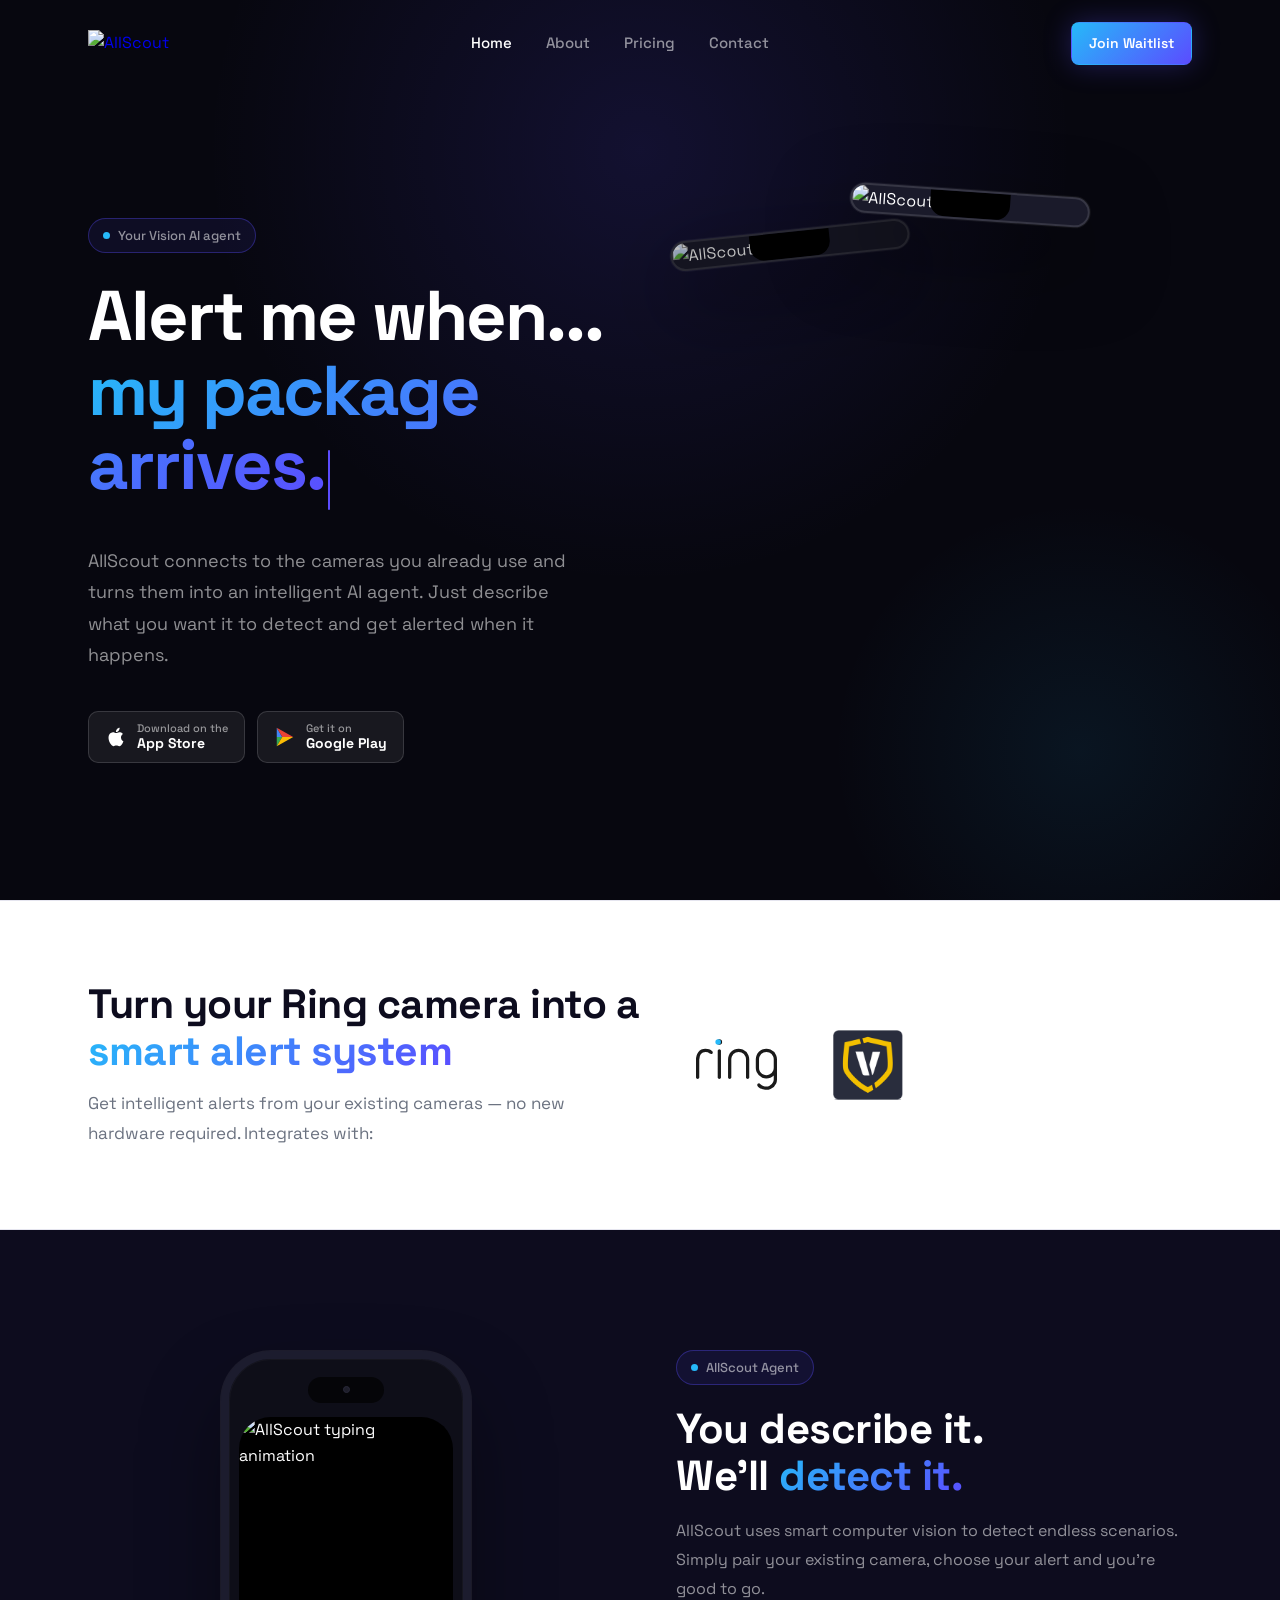
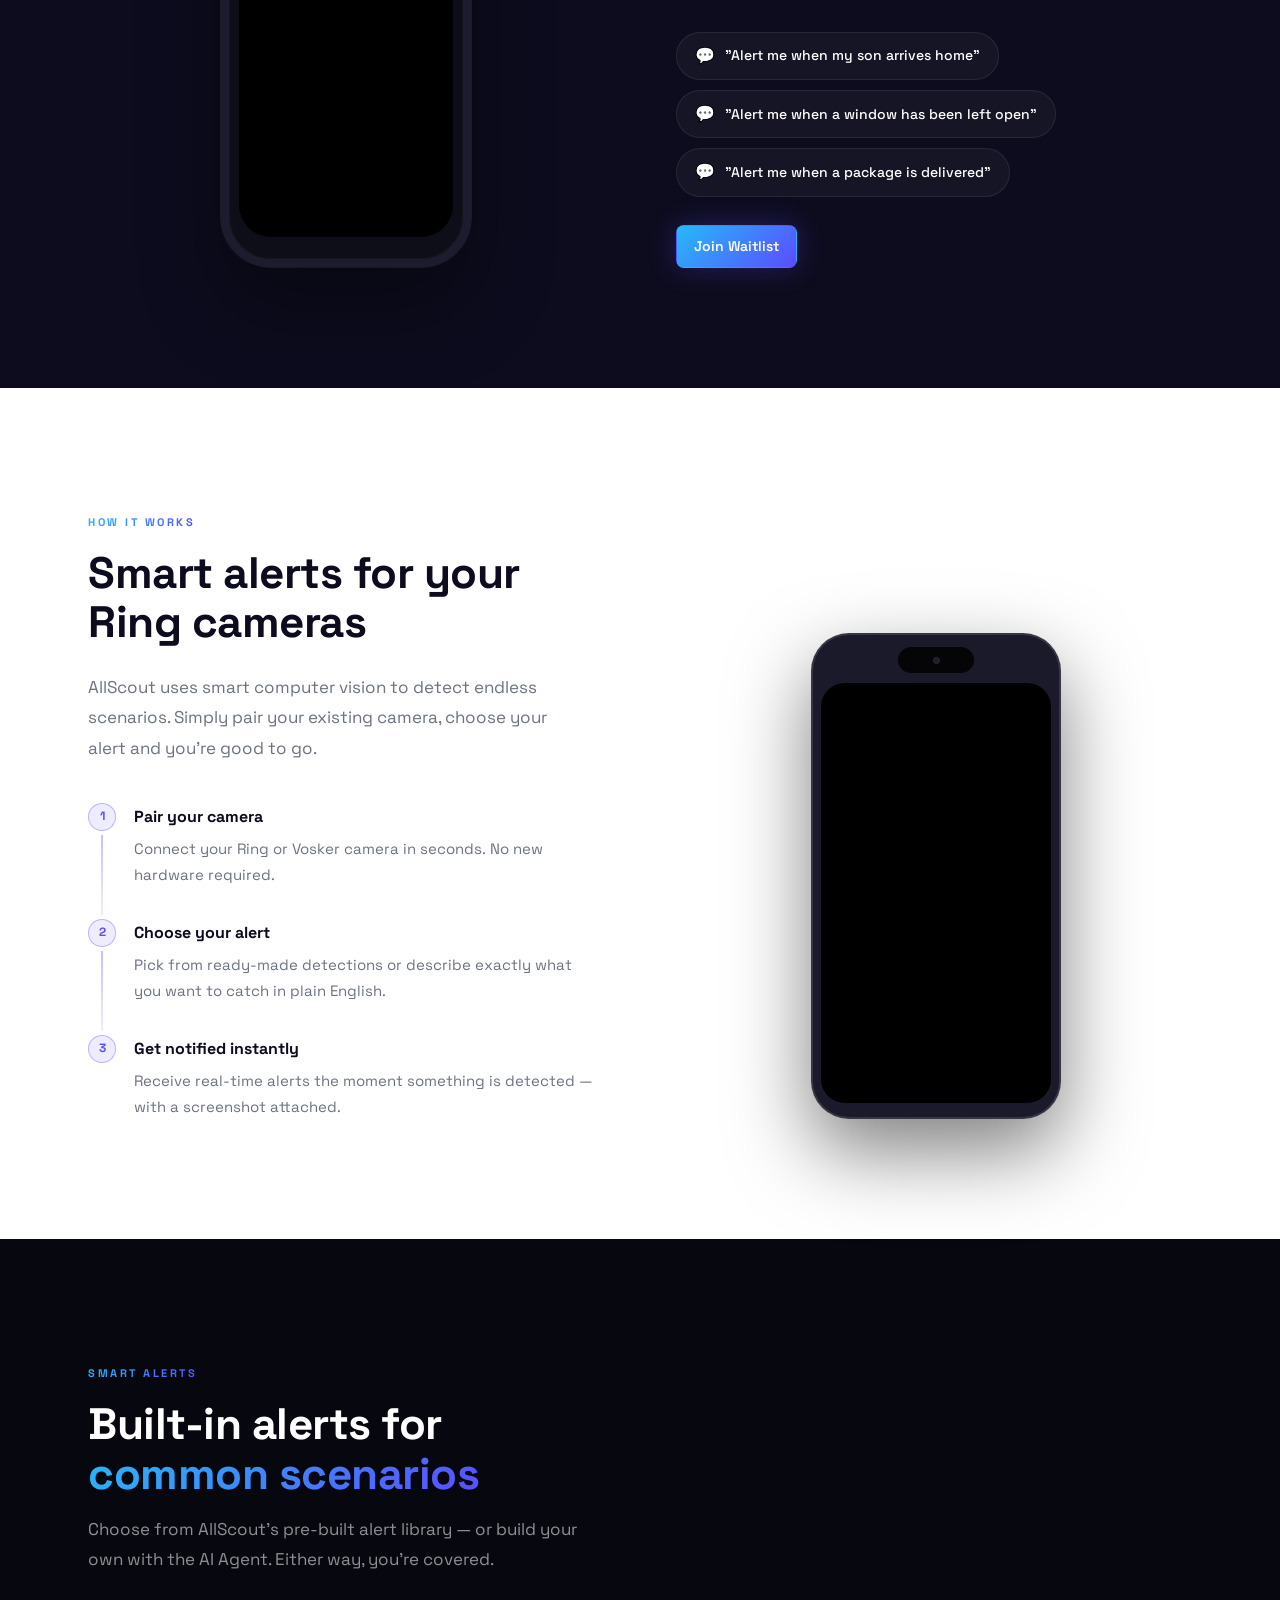
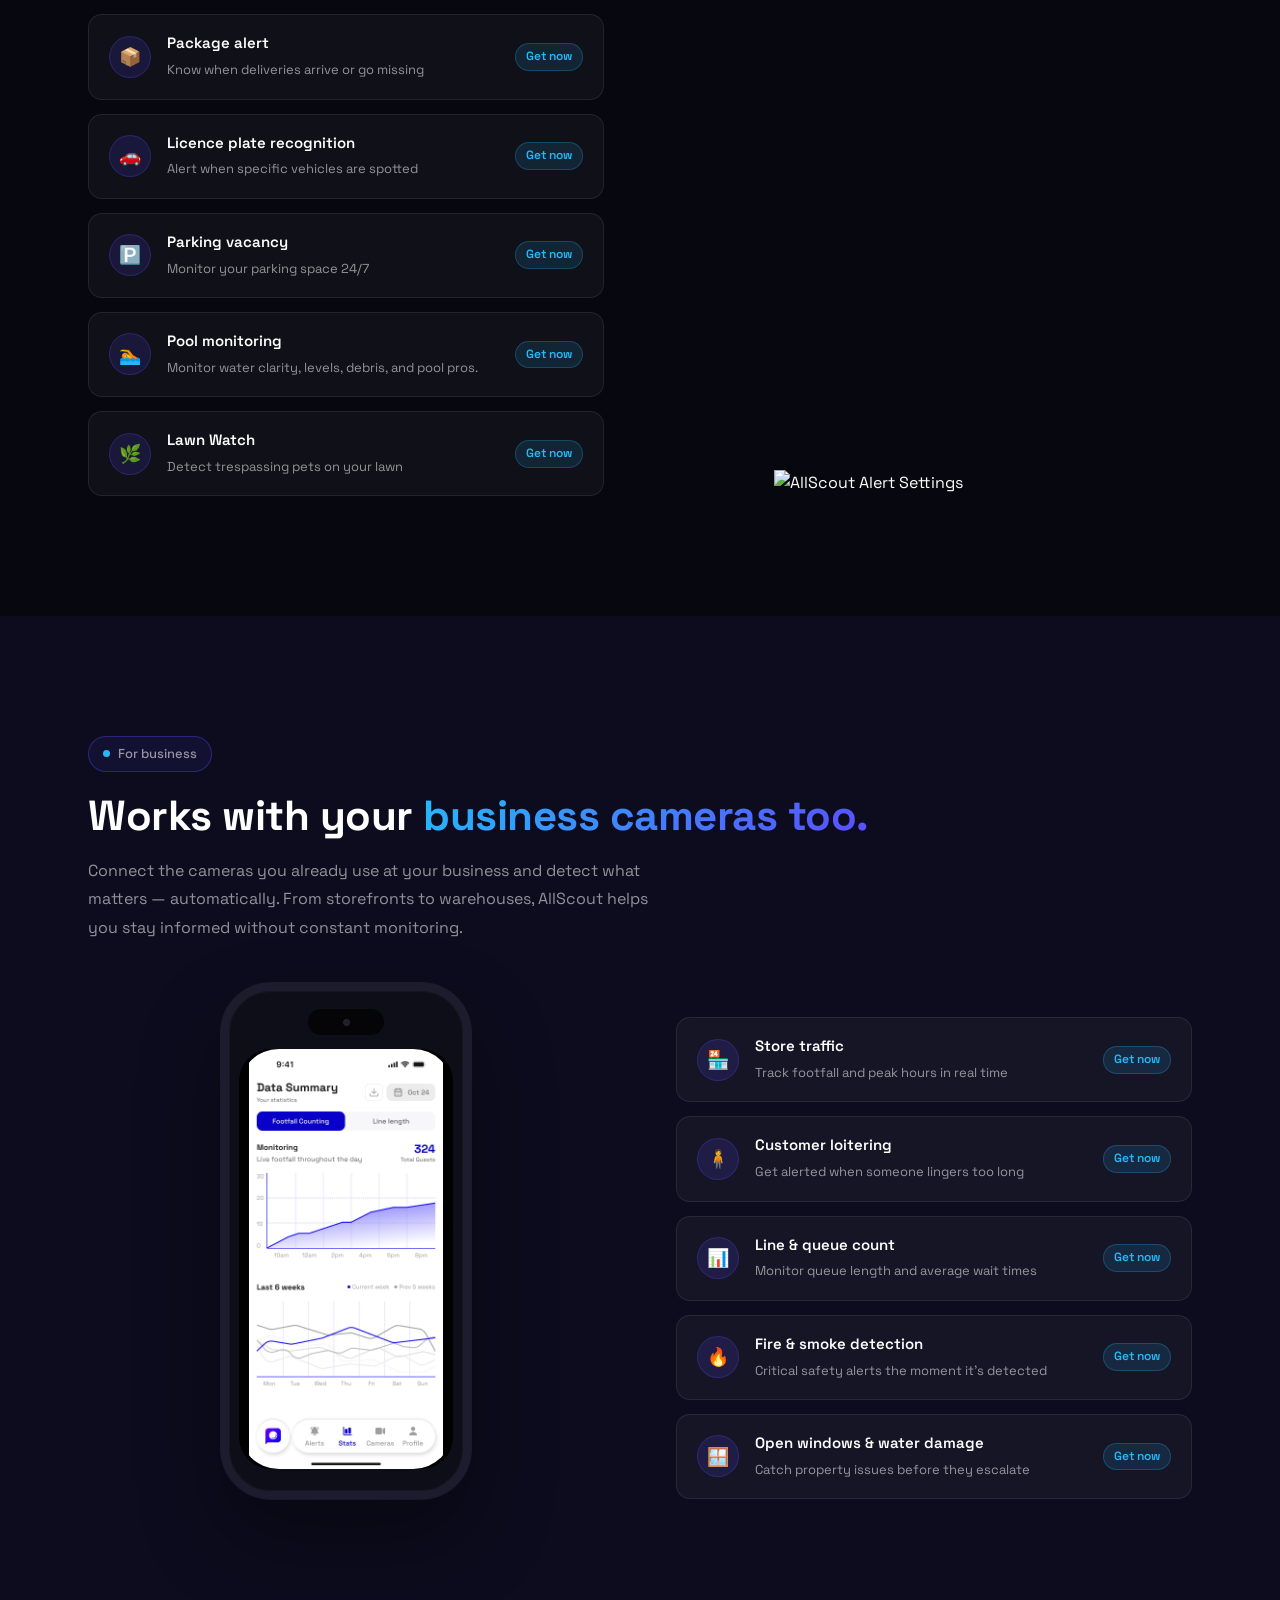
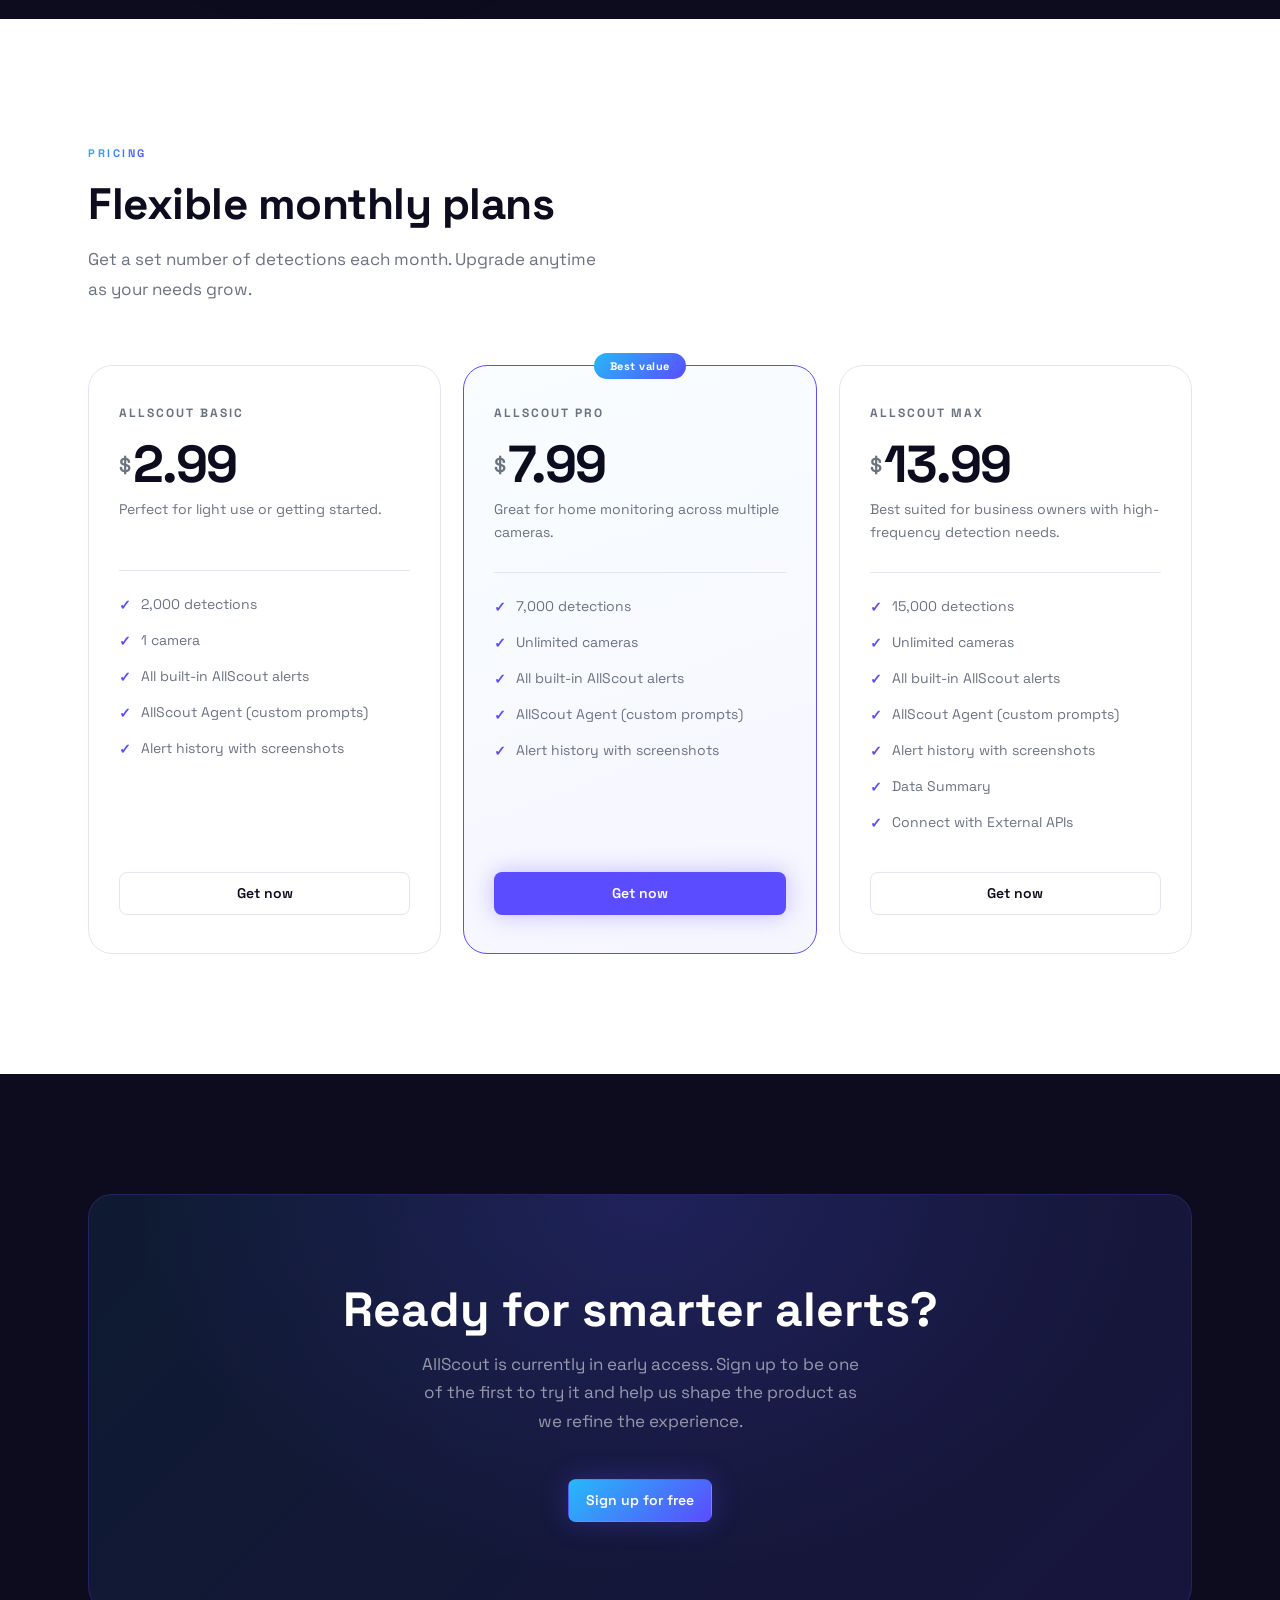
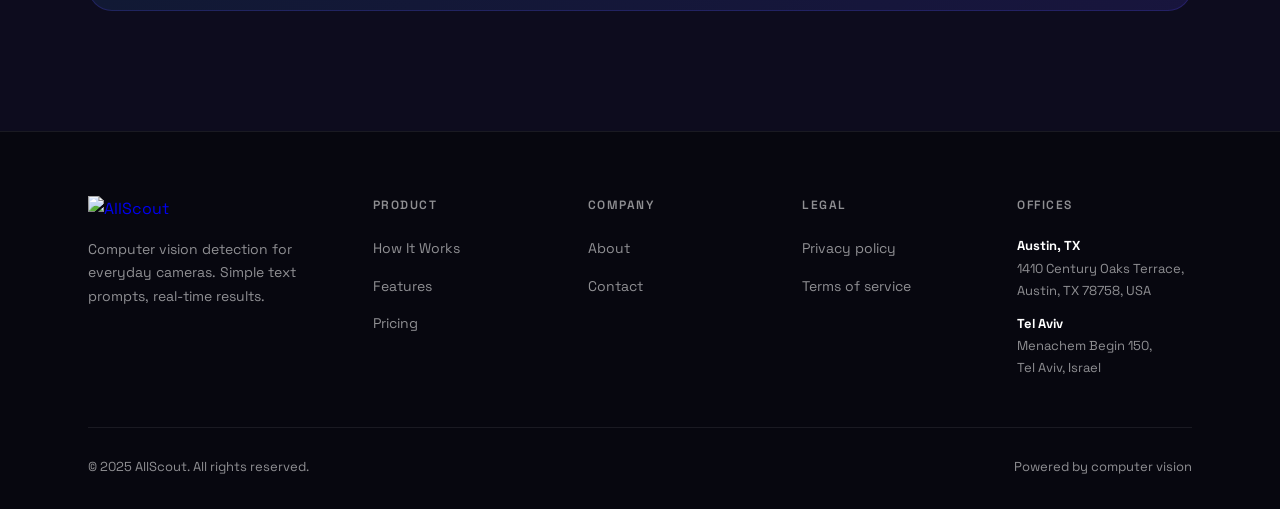
==== commit dec9a8d0: "Update pricing page copy and FAQ answers - Rename detection pill to "1 AllScout image credit" - Upda" ====
--- a/index.html
+++ b/index.html
@@ -175,7 +175,7 @@
               </div>
               <div>
                 <h3>Pair your camera</h3>
-                <p>Connect any IP camera, Ring, Nest, Arlo, or RTSP stream in seconds. No new hardware required.</p>
+                <p>Connect your Ring or Vosker camera in seconds. No new hardware required.</p>
               </div>
             </div>
             <div class="hiw-step">
@@ -247,7 +247,7 @@
             <div class="alert-chip-icon">🏊</div>
             <div class="alert-chip-text">
               <strong>Pool monitoring</strong>
-              <span>Adds a layer of safety to your home pool</span>
+              <span>Monitor water clarity, levels, debris, and pool pros.</span>
             </div>
             <a href="https://ring.com/appstore" class="alert-chip-cta" target="_blank" rel="noopener">Get now</a>
           </div>
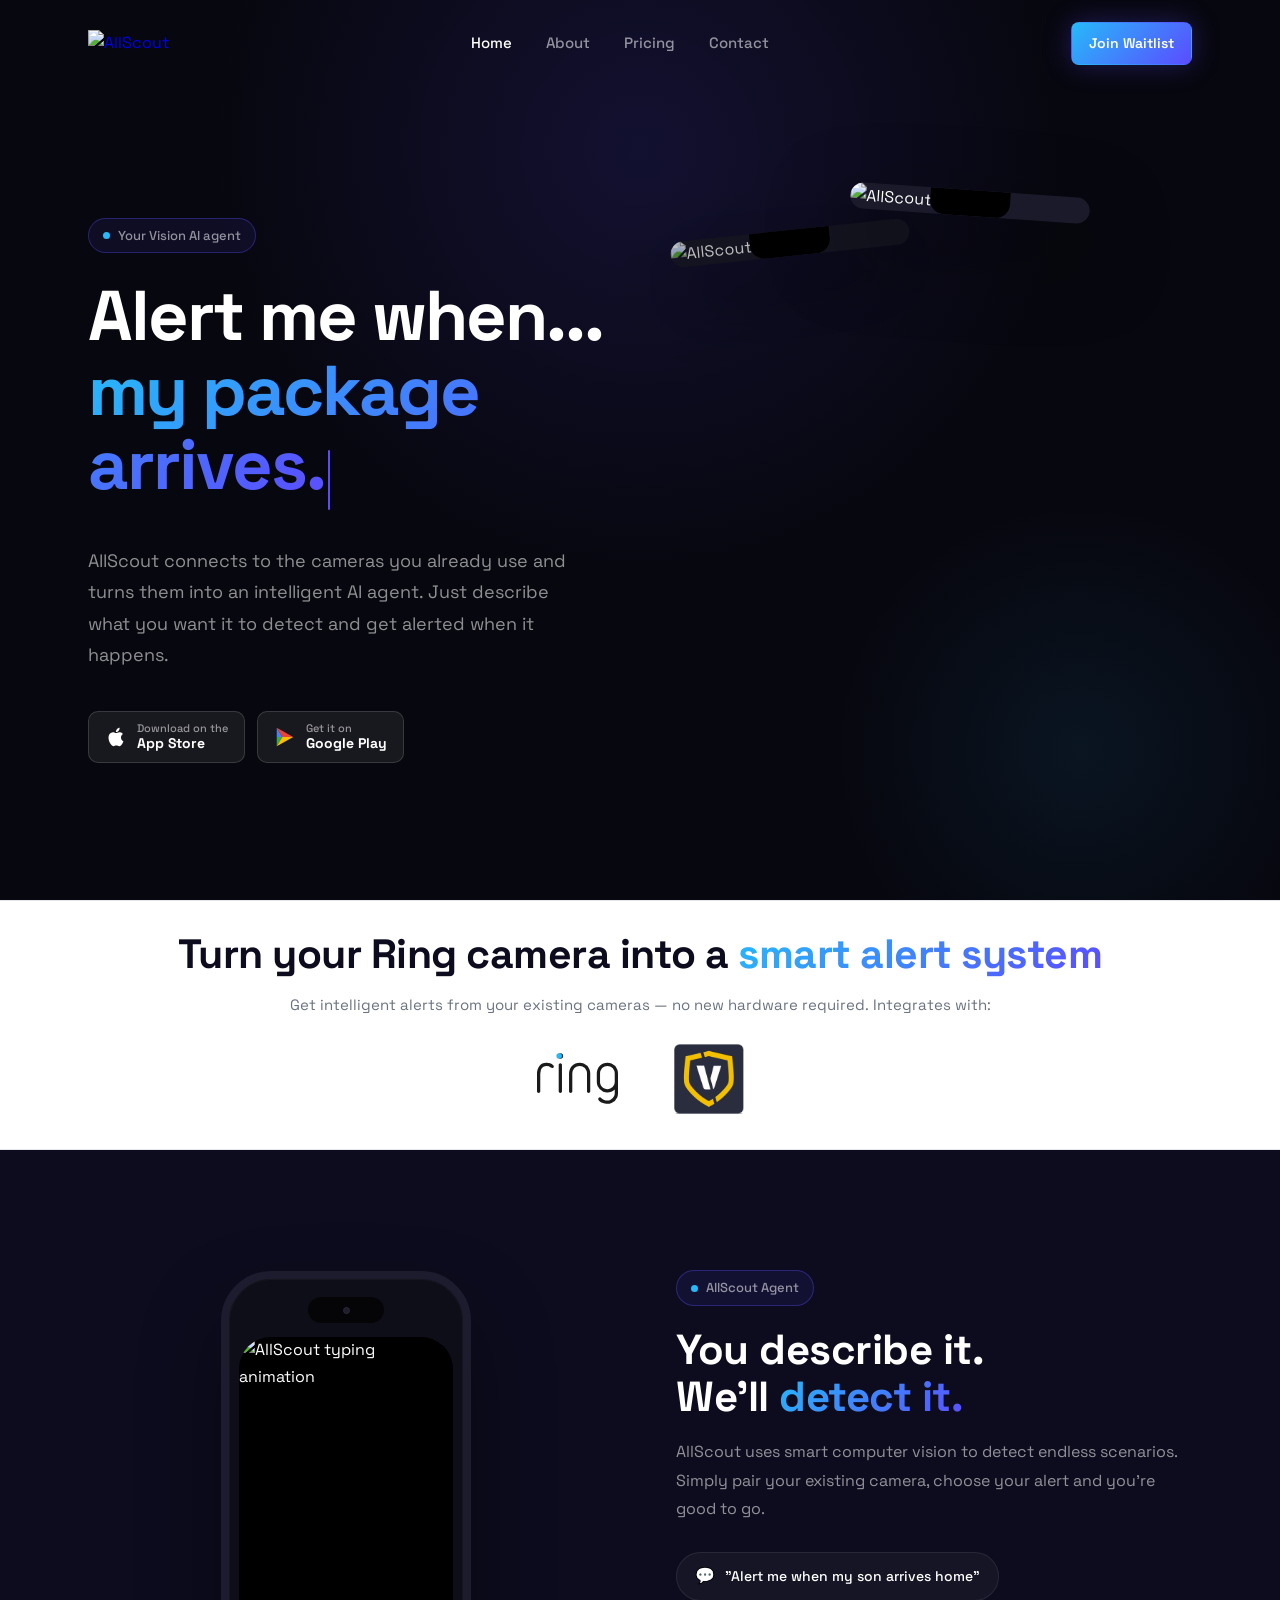
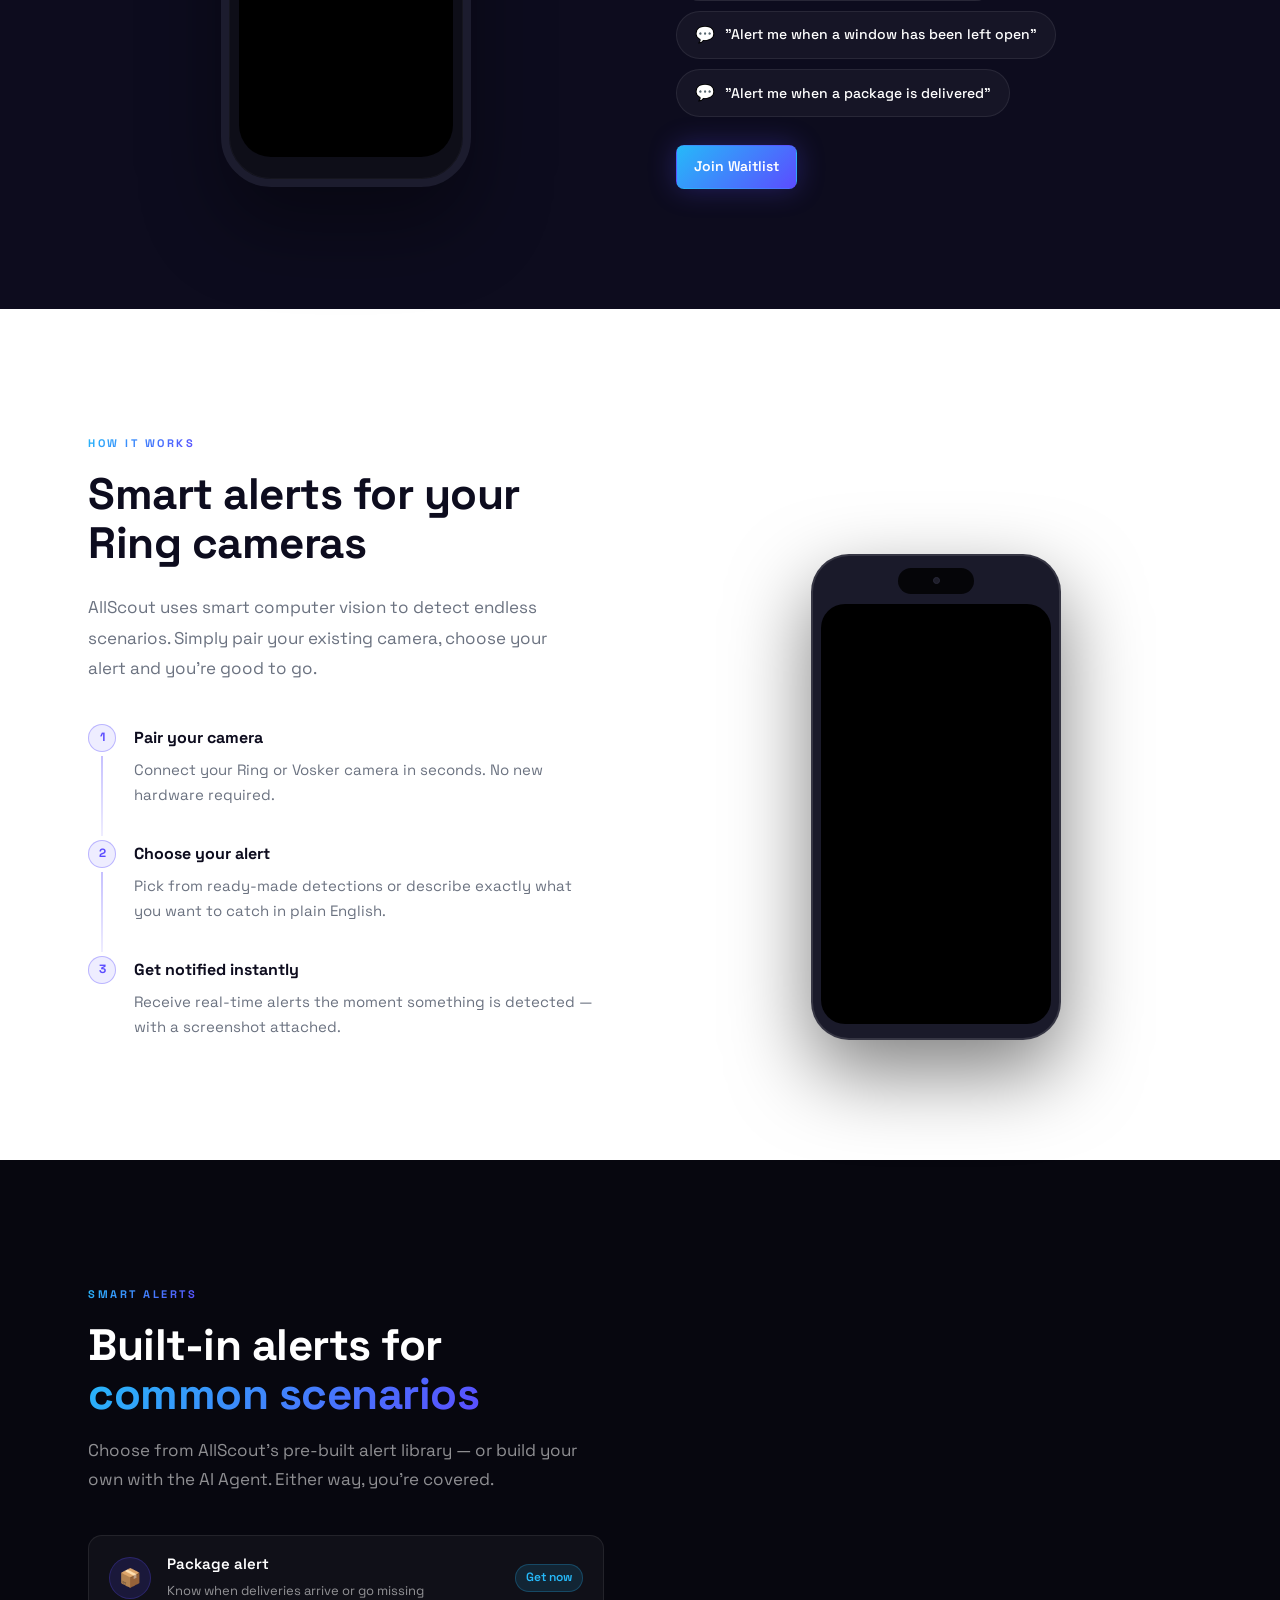
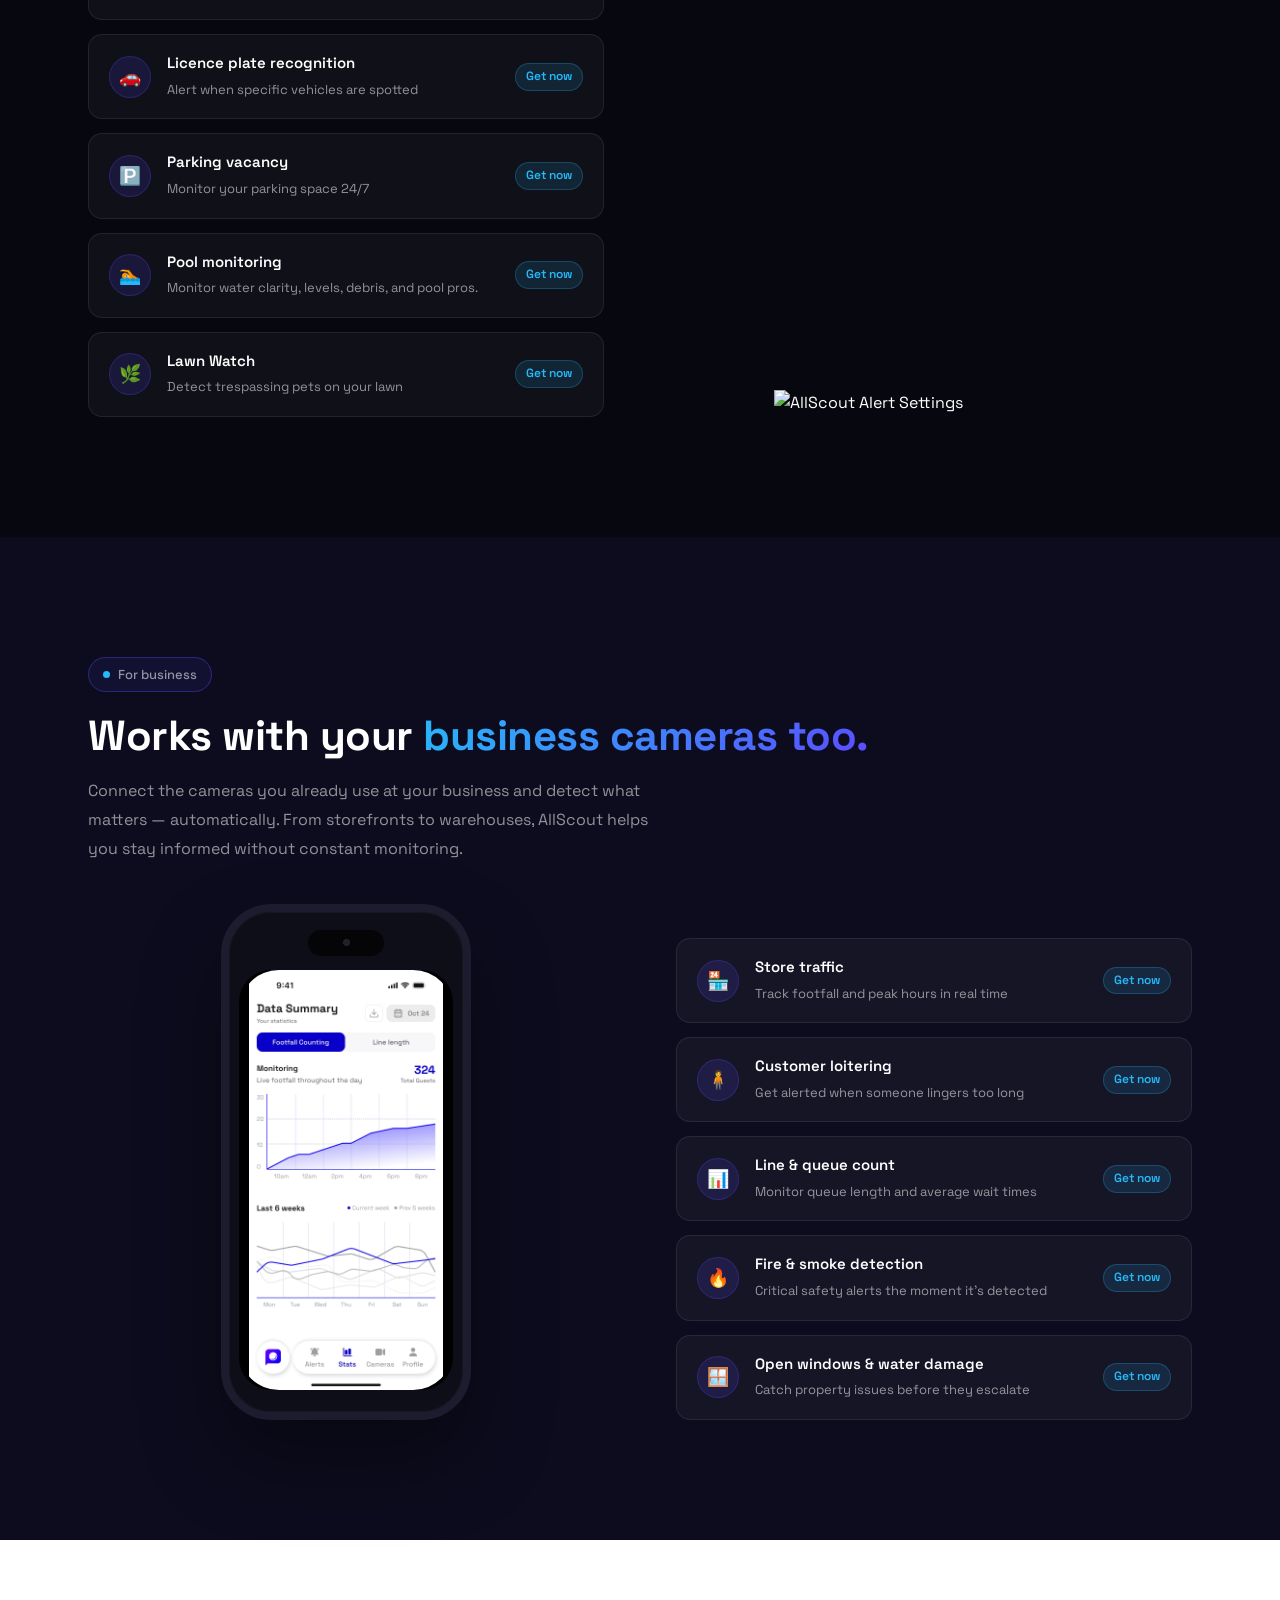
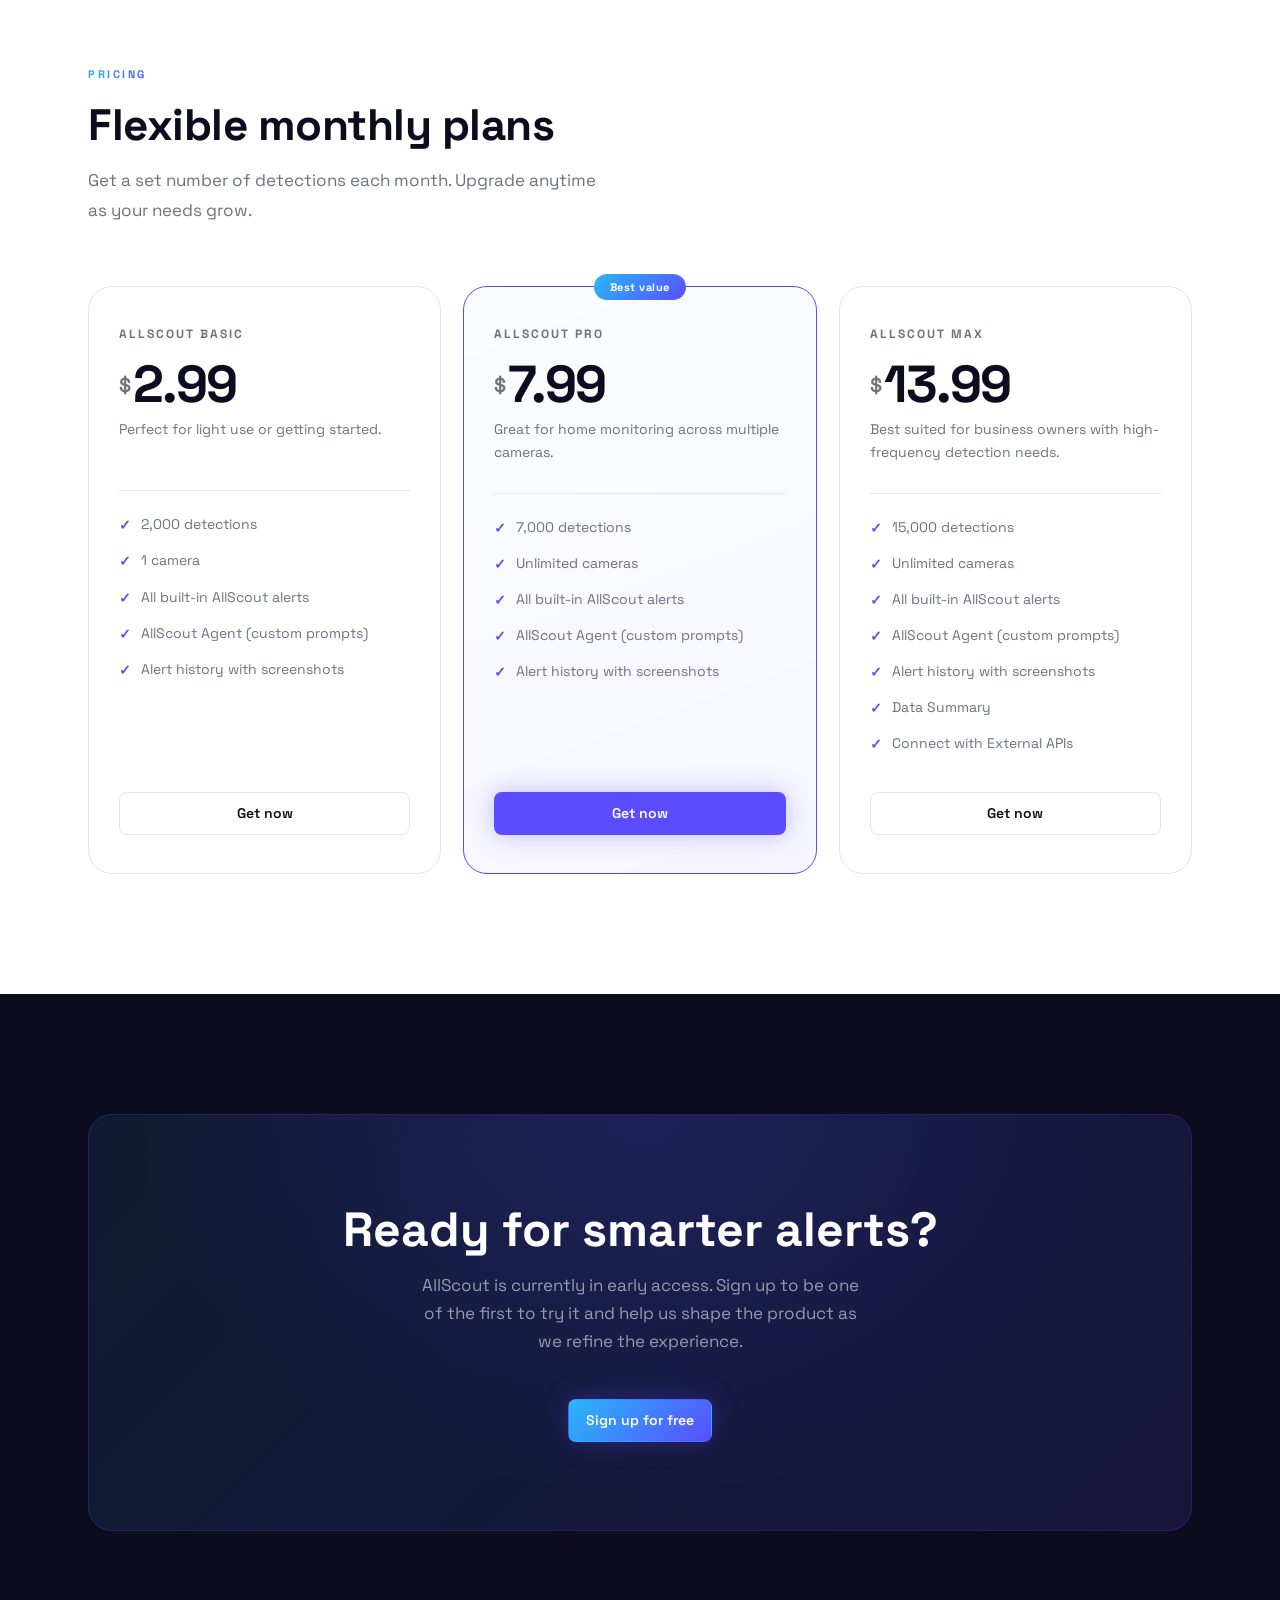
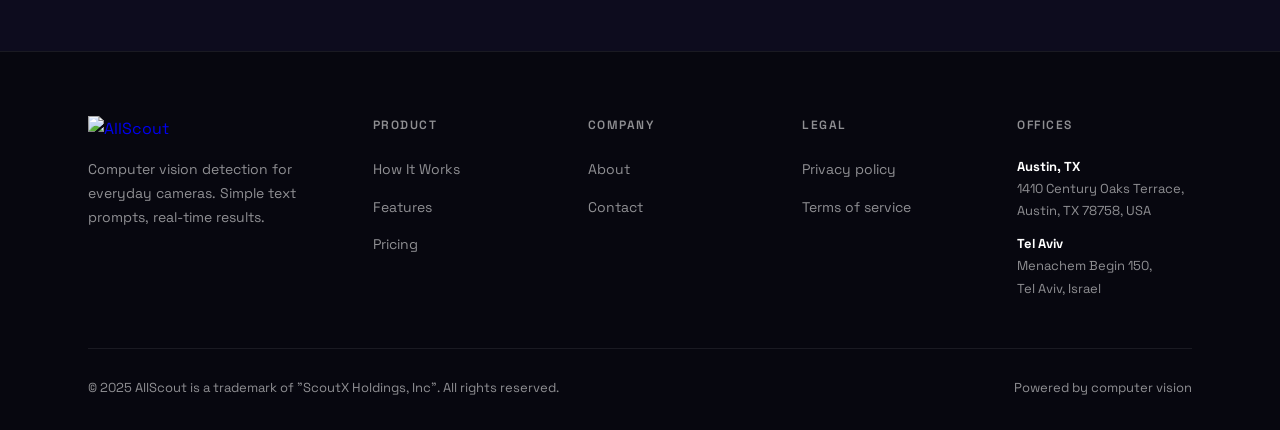
==== commit 72a9c0b9: "Various copy and UX updates - Link App Store and Google Play buttons to live app URLs - Update prici" ====
--- a/index.html
+++ b/index.html
@@ -61,7 +61,7 @@
           <h1>Alert me when<span class="ellipsis">...</span><br><span class="type-line"><span class="gradient-text" id="typeTarget"></span></span></h1>
           <p class="hero-sub">AllScout connects to the cameras you already use and turns them into an intelligent AI agent. Just describe what you want it to detect and get alerted when it happens.</p>
           <div class="store-badges">
-            <a href="#" class="store-badge">
+            <a href="https://apps.apple.com/us/app/allscout-co/id6749533225" target="_blank" rel="noopener" class="store-badge">
               <span class="store-badge-icon">
                 <svg width="22" height="22" viewBox="0 0 24 24" fill="white" xmlns="http://www.w3.org/2000/svg"><path d="M18.71 19.5c-.83 1.24-1.71 2.45-3.05 2.47-1.34.03-1.77-.79-3.29-.79-1.53 0-2 .77-3.27.82-1.31.05-2.3-1.32-3.14-2.53C4.25 17 2.94 12.45 4.7 9.39c.87-1.52 2.43-2.48 4.12-2.51 1.28-.02 2.5.87 3.29.87.78 0 2.26-1.07 3.8-.91.65.03 2.47.26 3.64 1.98-.09.06-2.17 1.28-2.15 3.81.03 3.02 2.65 4.03 2.68 4.04-.03.07-.42 1.44-1.38 2.83M13 3.5c.73-.83 1.94-1.46 2.94-1.5.13 1.17-.34 2.35-1.04 3.19-.69.85-1.83 1.51-2.95 1.42-.15-1.15.41-2.35 1.05-3.11z"/></svg>
               </span>
@@ -70,7 +70,7 @@
                 <strong>App Store</strong>
               </div>
             </a>
-            <a href="#" class="store-badge">
+            <a href="https://play.google.com/store/apps/details?id=com.deep_innovations.scoutx" target="_blank" rel="noopener" class="store-badge">
               <span class="store-badge-icon">
                 <svg width="22" height="22" viewBox="0 0 24 24" xmlns="http://www.w3.org/2000/svg">
                   <path d="M3 2L9 12L3 12z" fill="#4285F4"/>
@@ -455,7 +455,7 @@
         </div>
       </div>
       <div class="footer-bottom">
-        <span>© 2025 AllScout. All rights reserved.</span>
+        <span>© 2025 AllScout is a trademark of "ScoutX Holdings, Inc". All rights reserved.</span>
         <span>Powered by computer vision</span>
       </div>
     </div>
--- a/css/styles.css
+++ b/css/styles.css
@@ -237,8 +237,7 @@
   width:240px;
   background:#1a1a2a;
   border-radius:38px;
-  border:2px solid rgba(255,255,255,0.12);
-  box-shadow:0 32px 80px rgba(0,0,0,0.6), 0 0 0 1px rgba(255,255,255,0.06);
+  box-shadow:0 32px 80px rgba(0,0,0,0.6);
   overflow:hidden;
 }
 .phone-mockup::before {
@@ -274,8 +273,46 @@
 }
 
 @media (max-width:960px) {
-  .hero-layout { grid-template-columns:1fr; }
-  .phones-wrap { display:none; }
+  .hero-layout {
+    grid-template-columns: 1fr;
+    display: flex;
+    flex-direction: column;
+  }
+  .hero-content {
+    display: contents;
+  }
+  .hero-badge { order: 1; }
+  .hero-content h1 { order: 2; margin-bottom: 4px; }
+  .phones-wrap {
+    order: 4;
+    display: flex;
+    justify-content: center;
+    position: relative;
+    width: 100%;
+    height: 320px;
+    margin: 4px auto;
+  }
+  .hero-content p.hero-sub { order: 3; margin-bottom: 4px; }
+  .store-badges { order: 5; }
+  .phones-wrap {
+    height: auto;
+    gap: 12px;
+    flex-direction: row;
+    align-items: flex-start;
+  }
+  .phone-mockup {
+    position: static;
+    width: 80%;
+    max-width: 280px;
+    background: none;
+    border-radius: 0;
+    box-shadow: none;
+    transform: none !important;
+    filter: none !important;
+  }
+  .phone-mockup::before { display: none; }
+  .phone-mockup img { margin-top: 0; border-radius: 12px; }
+  .phone-mockup.back { display: none; }
 }
 
 /* ---- LOGOS BAR ---- */
@@ -304,17 +341,18 @@
 
 /* ---- RING SECTION ---- */
 .ring-section {
-  padding: 80px 0;
+  padding: 30px 0;
   background: var(--lt);
   border-top: 1px solid var(--lt-border);
   border-bottom: 1px solid var(--lt-border);
 }
 .ring-split {
   display: flex;
+  flex-direction: column;
   align-items: center;
-  gap: 32px;
-}
-.ring-text { flex: 0 0 calc(50% + 4px); }
+  text-align: center;
+  gap: 20px;
+}
 .ring-text h2 {
   font-size: clamp(26px, 3.2vw, 42px);
   font-weight: 700;
@@ -322,31 +360,34 @@
   letter-spacing: -0.5px;
   margin-bottom: 14px;
   color: var(--lt-text);
+  white-space: nowrap;
 }
 .ring-text p {
-  font-size: 17px;
+  font-size: 15px;
   color: var(--lt-muted);
-  max-width: 480px;
+  max-width: none;
   line-height: 1.75;
+  margin: 0 auto;
+  white-space: nowrap;
 }
 .ring-logo-wrap {
   display: flex;
   align-items: center;
-  justify-content: flex-start;
+  justify-content: center;
   gap: 56px;
   opacity: 0.75;
-  flex-shrink: 0;
-  margin-left: 20px;
 }
 .ring-logo-wrap img,
 .ring-logo-wrap svg {
-  height: 126px;
+  height: 101px;
   width: auto;
 }
 @media (max-width: 640px) {
   .ring-split { grid-template-columns: 1fr; gap: 32px; }
-  .ring-logo-wrap { justify-content: flex-start; }
+  .ring-logo-wrap { justify-content: center; }
   .ring-section { padding: 60px 0; }
+  .ring-text h2 { white-space: normal; font-size: 22px; }
+  .ring-text p { white-space: normal; font-size: 14px; }
 }
 .ring-flow {
   display: flex;
@@ -529,7 +570,7 @@
   background: #1a1a2a;
   border-radius: 38px;
   border: 2px solid rgba(255,255,255,0.12);
-  box-shadow: 0 32px 80px rgba(0,0,0,0.5), 0 0 0 1px rgba(255,255,255,0.06);
+  box-shadow: 0 32px 80px rgba(0,0,0,0.5);
   padding: 0 0 14px;
 }
 .hiw-phone-wrap .phone-island {
@@ -545,7 +586,6 @@
   border-radius: 50px;
   border: 8px solid #1c1c2e;
   box-shadow:
-    0 0 0 1px rgba(255,255,255,0.07),
     0 40px 80px rgba(0,0,0,0.38),
     inset 0 0 0 1px rgba(255,255,255,0.03);
   padding: 18px 10px 22px;
@@ -575,7 +615,6 @@
 }
 @media (max-width:768px) {
   .hiw-layout { grid-template-columns: 1fr; gap: 60px; }
-  .hiw-phone-wrap { order: -1; }
 }
 
 /* ---- FEATURES (light) ---- */
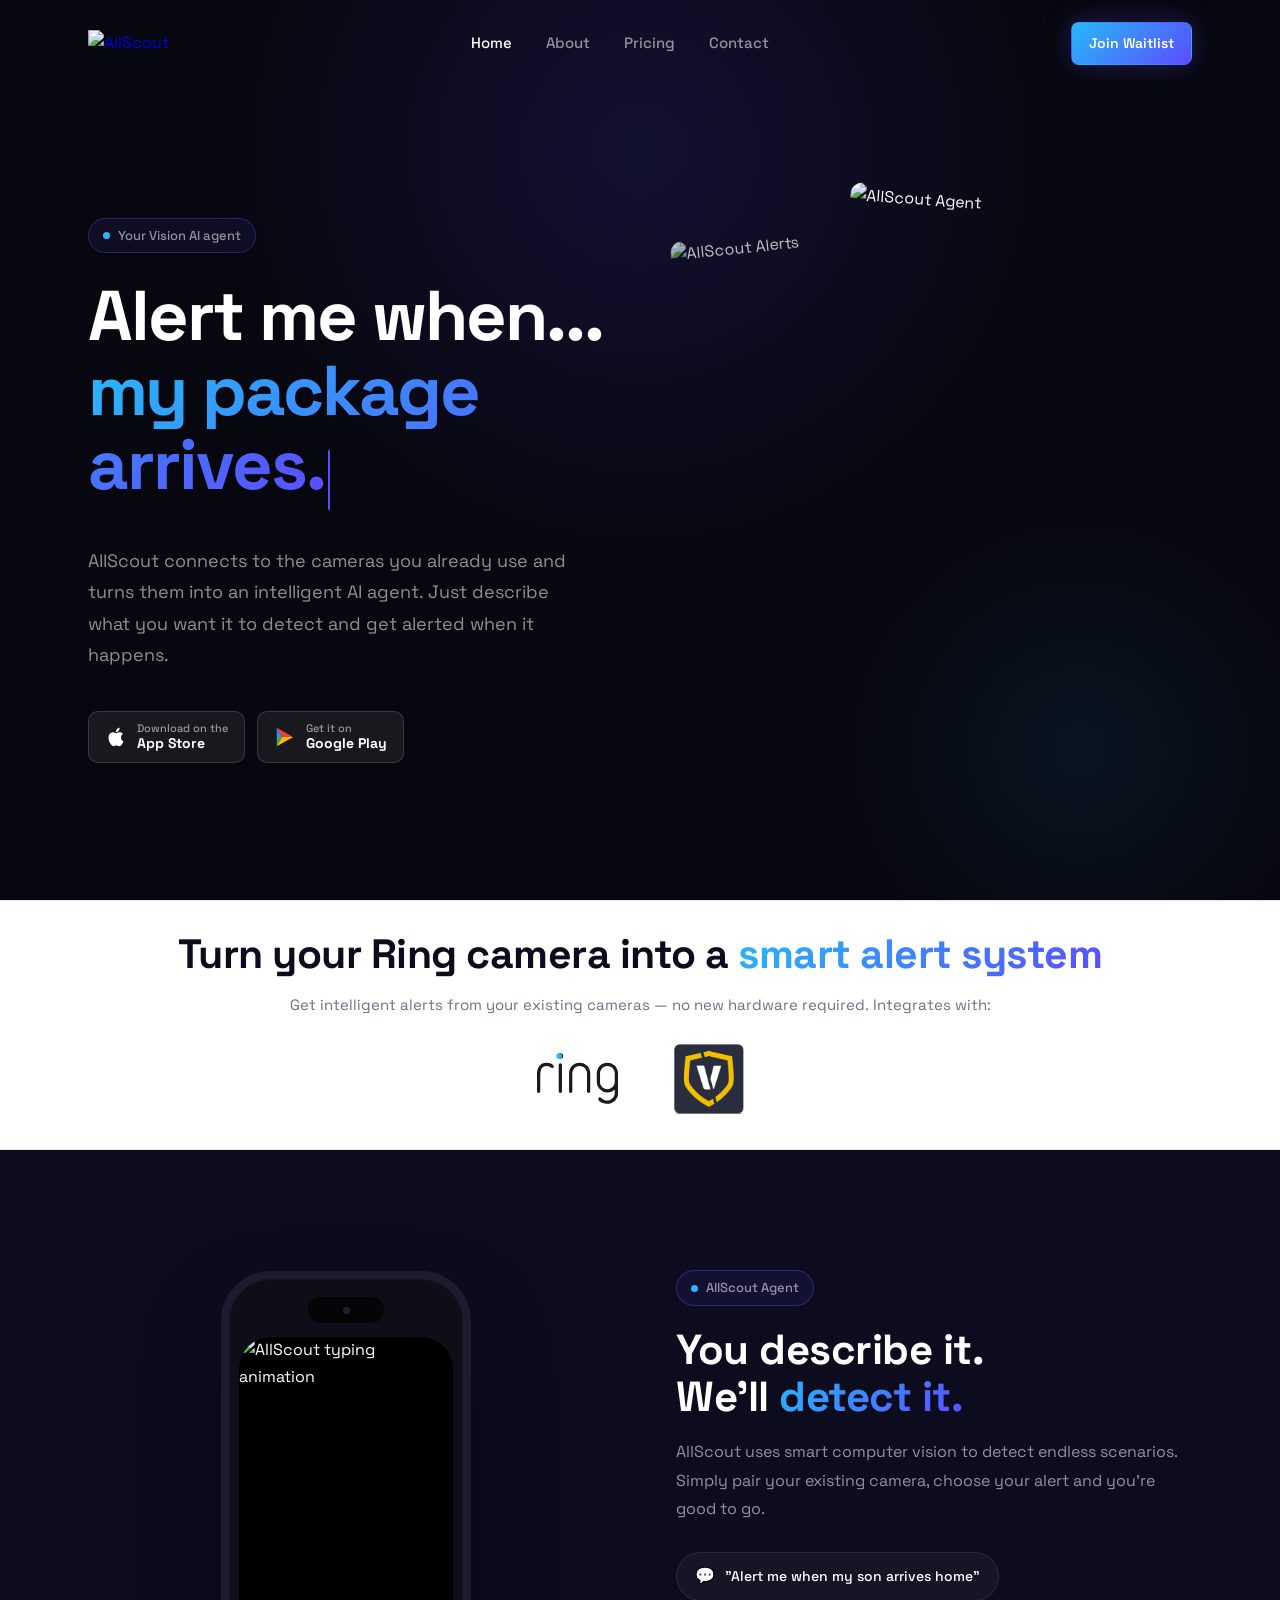
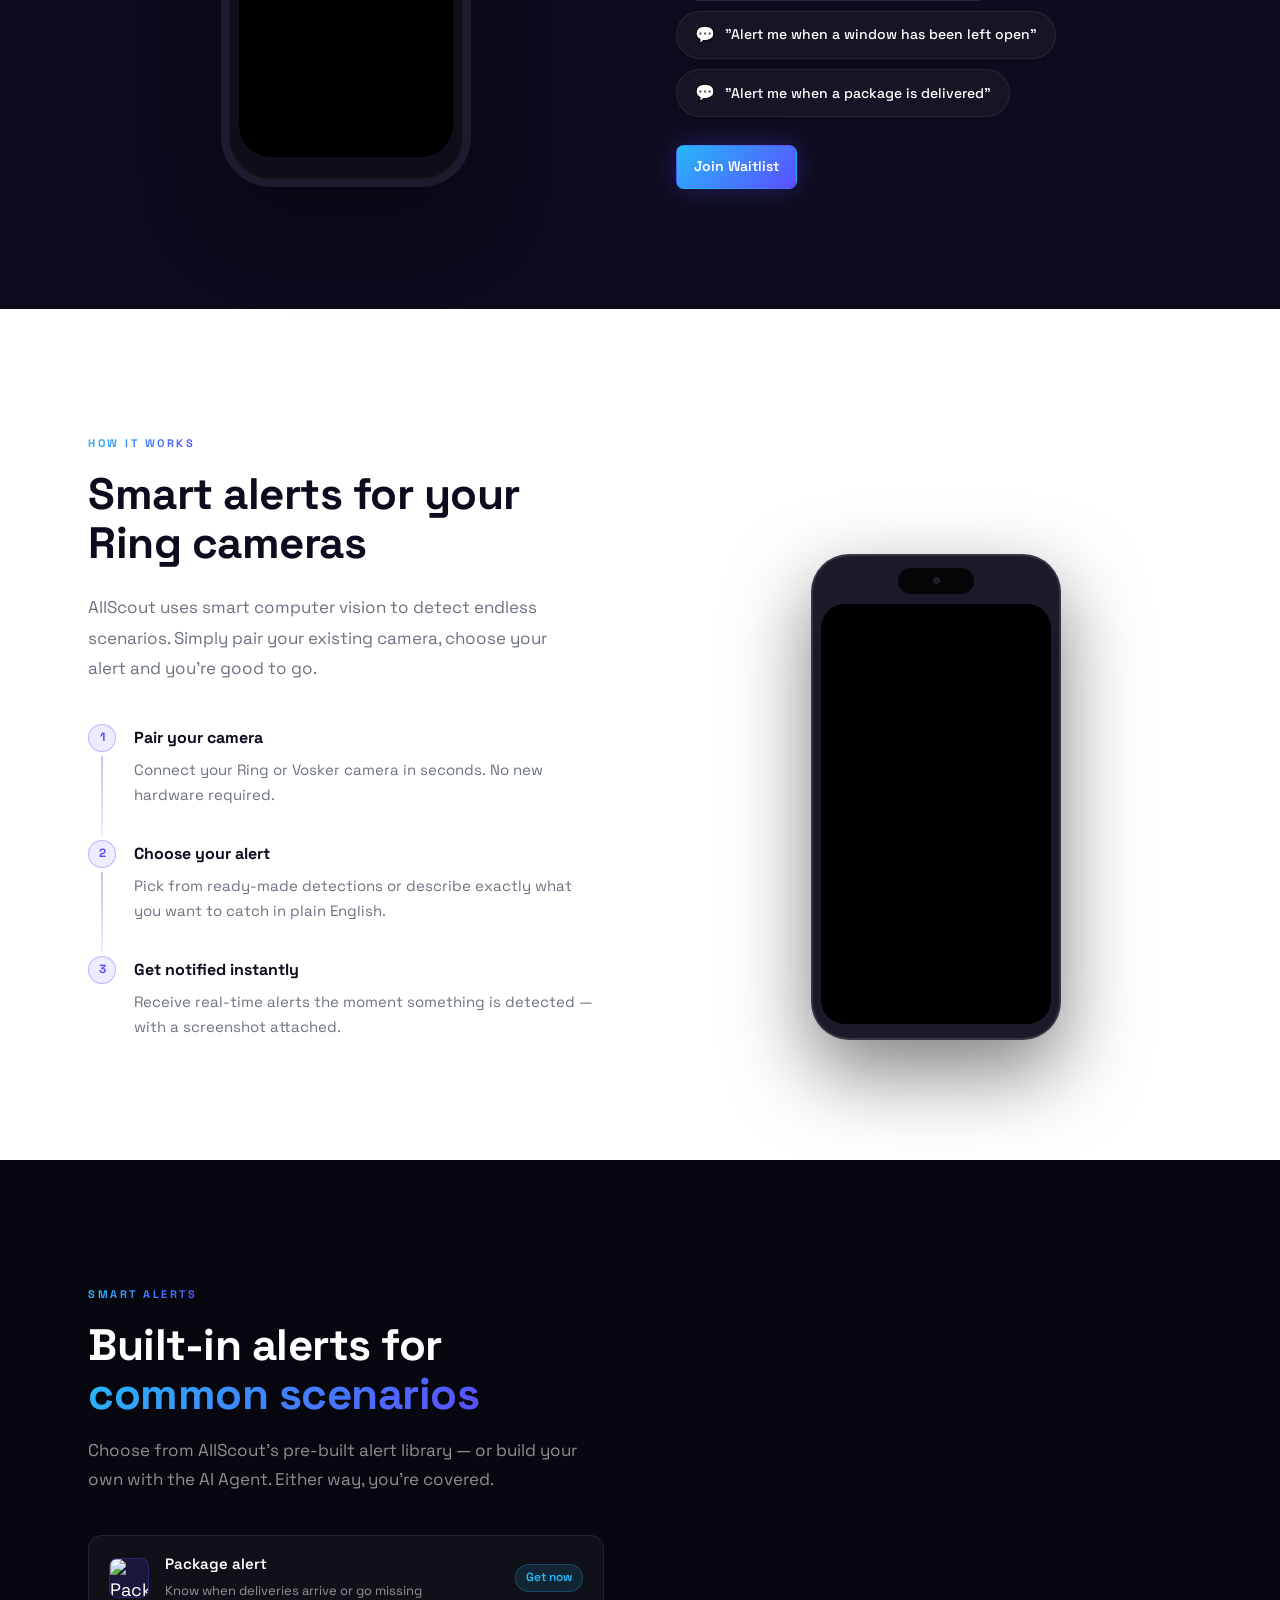
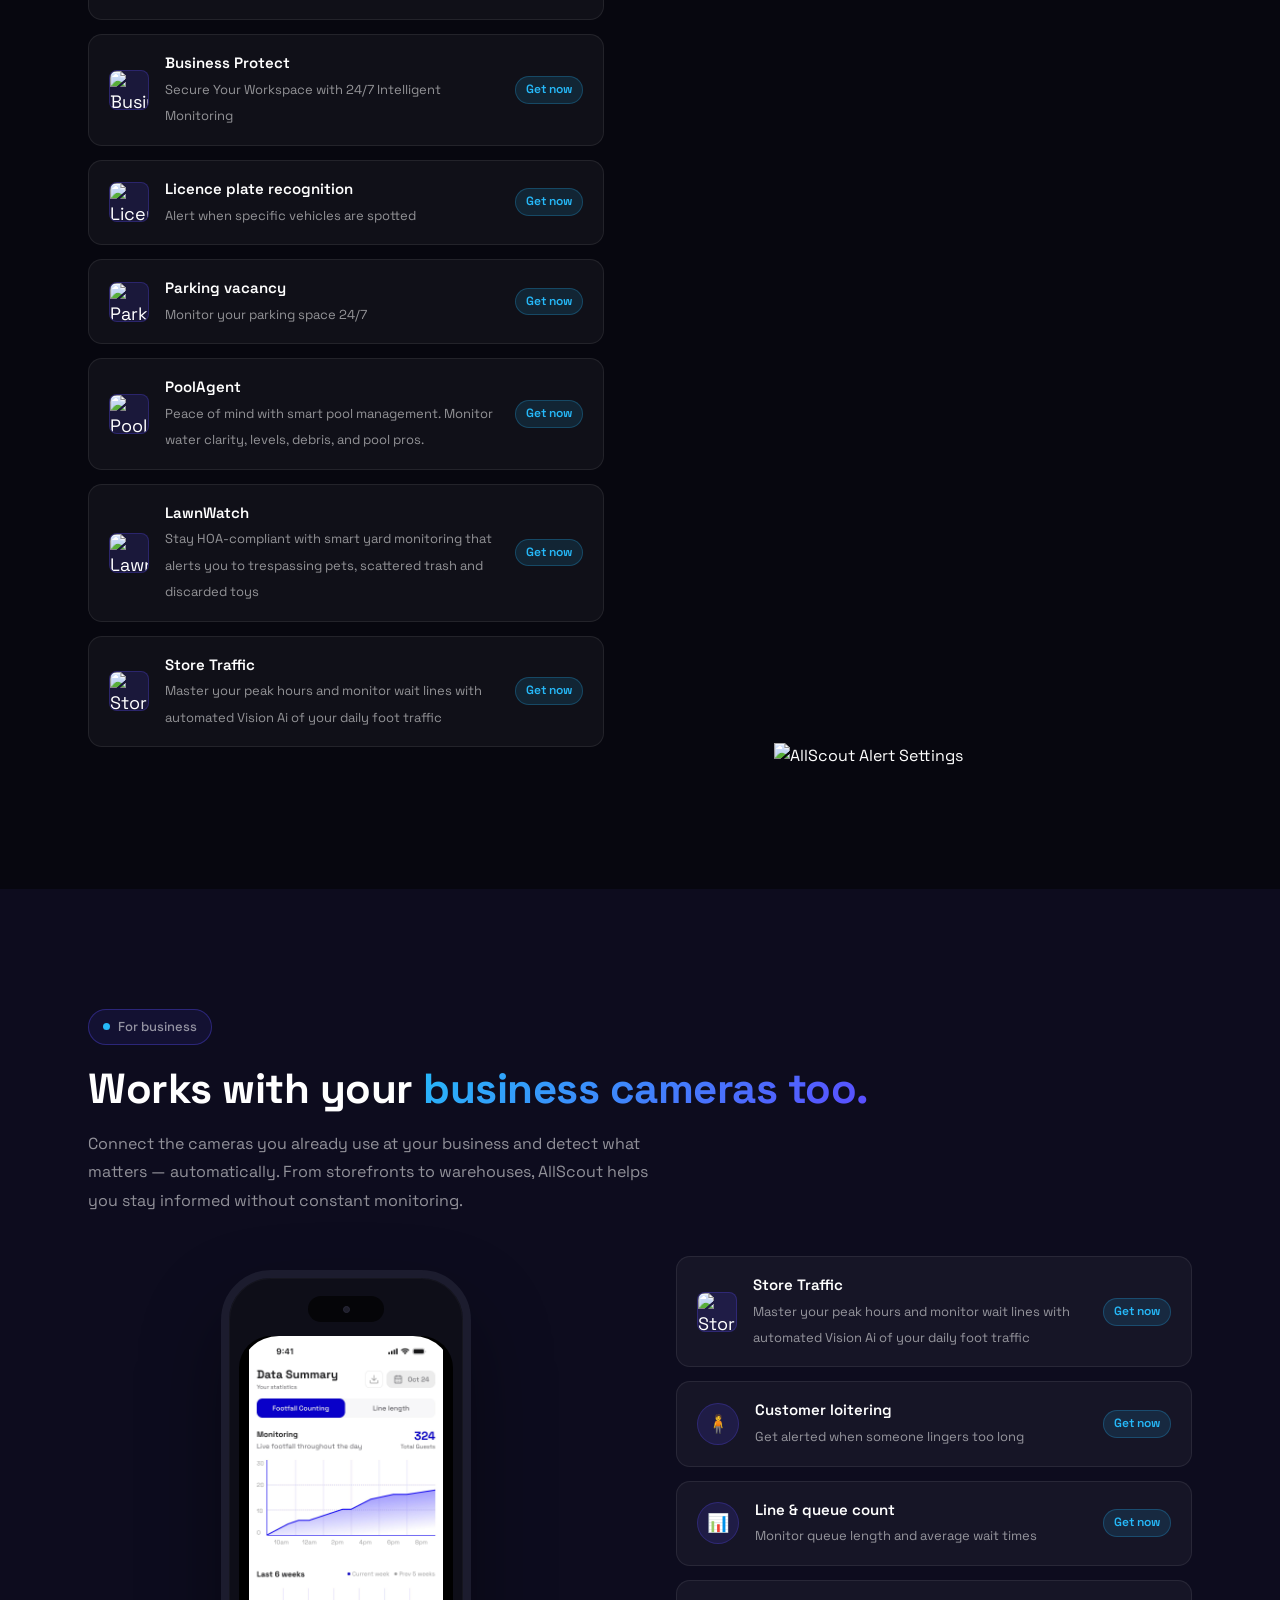
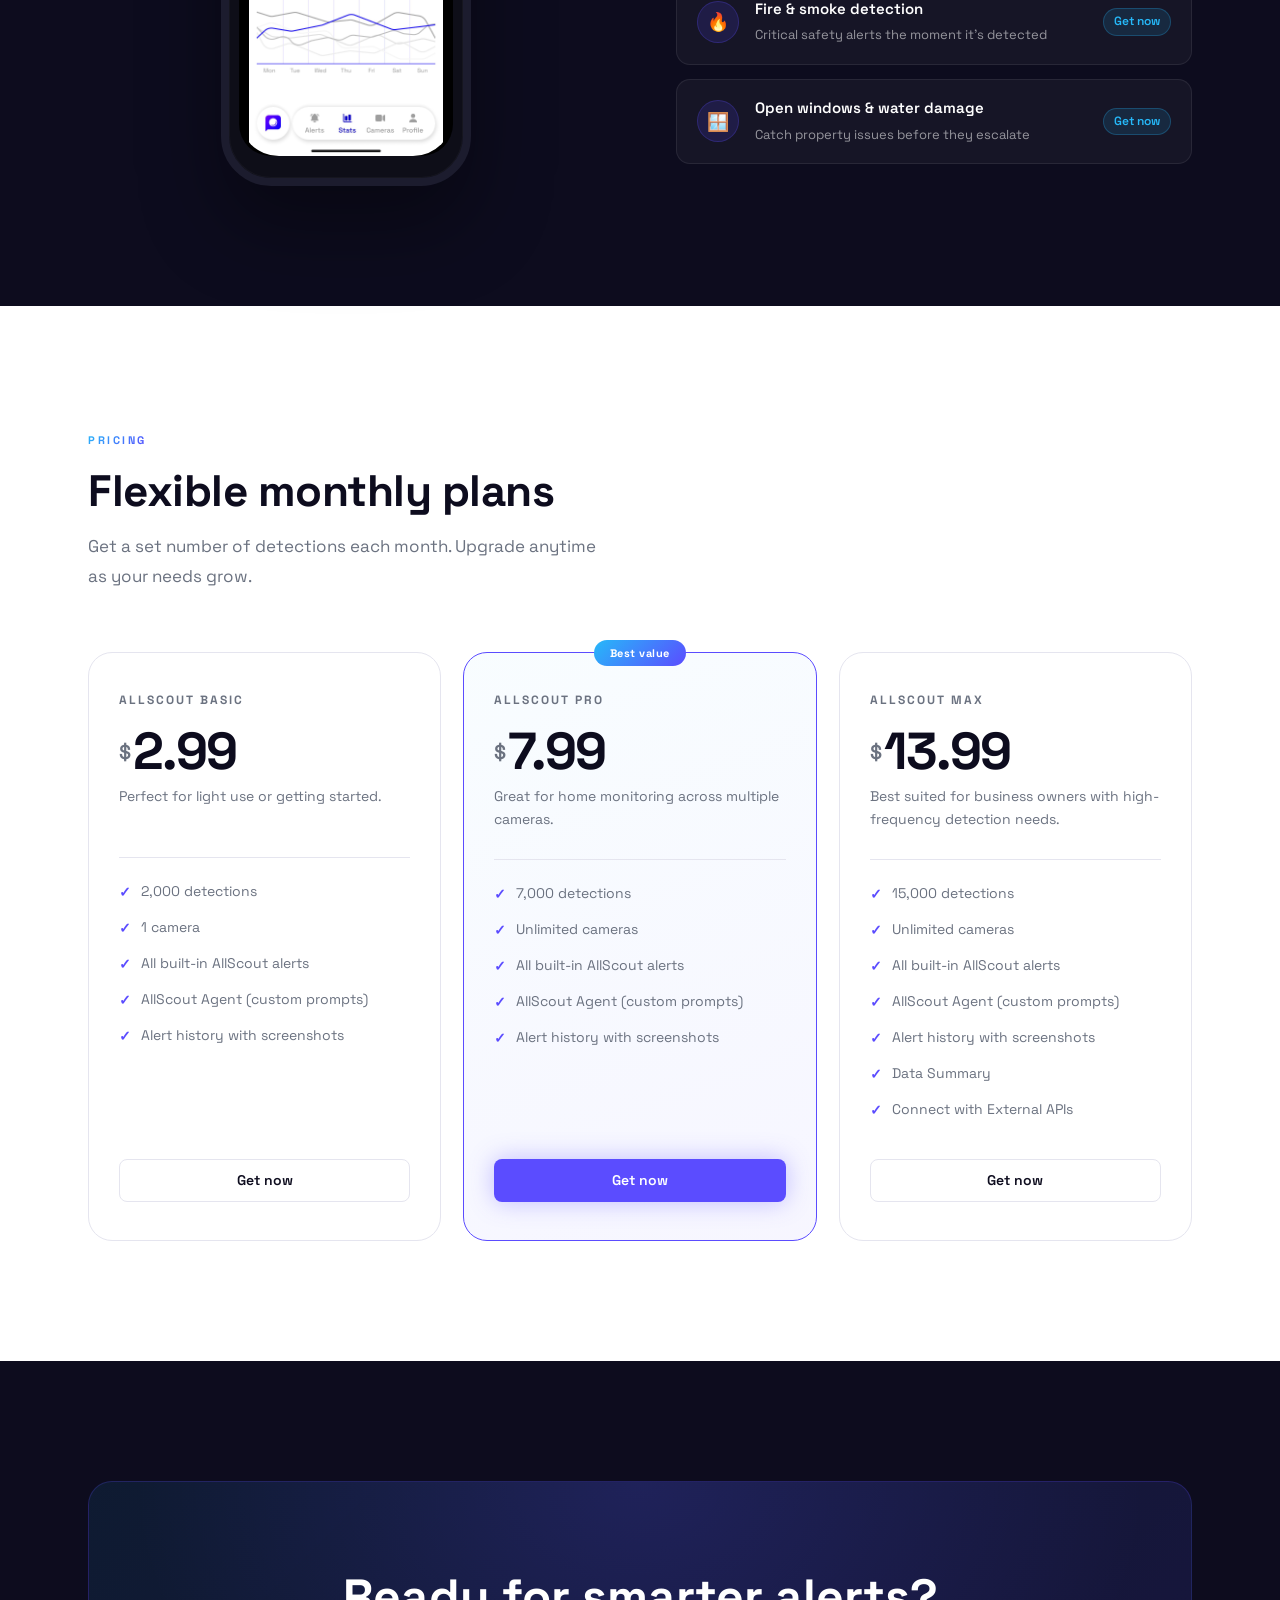
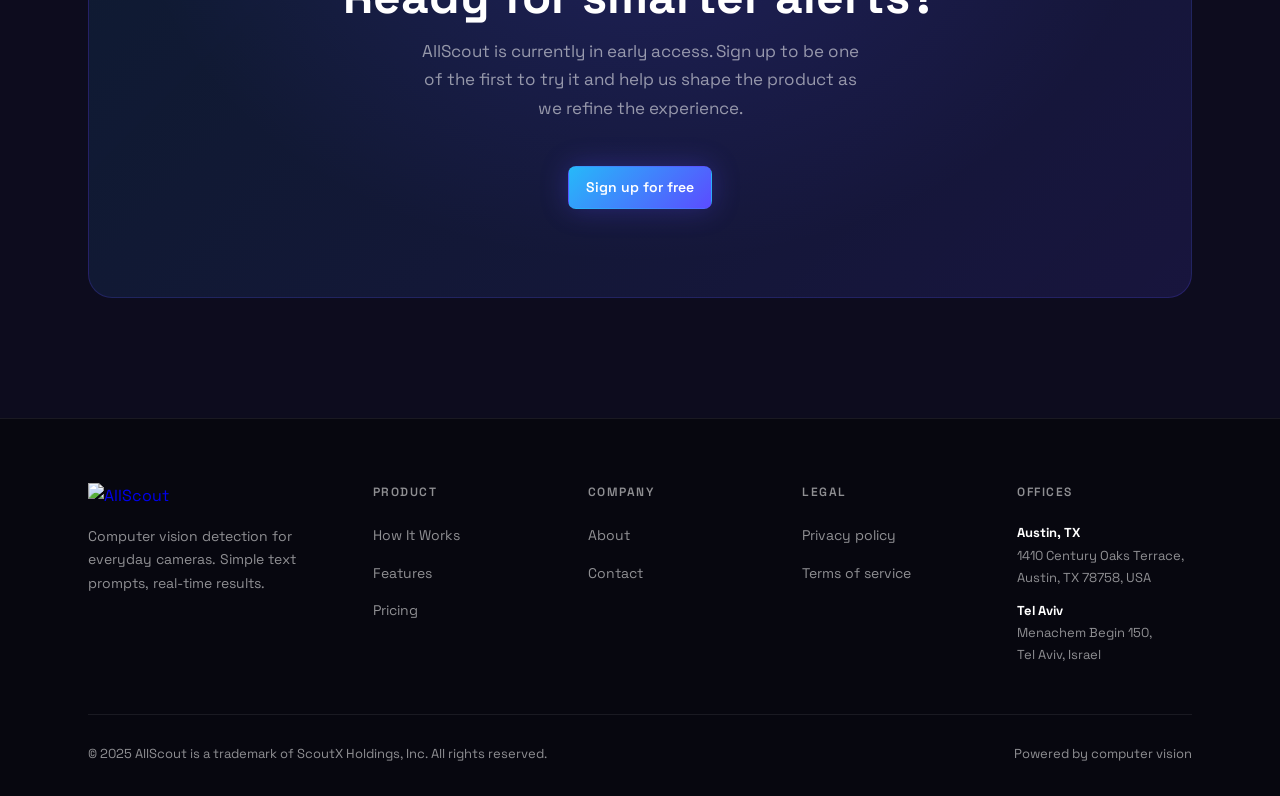
==== commit dc587224: "update urls" ====
--- a/index.html
+++ b/index.html
@@ -220,44 +220,60 @@
       <div class="alerts-layout">
         <div class="alerts-chips fade-in">
           <div class="alert-chip">
-            <div class="alert-chip-icon">📦</div>
+            <img src="assets/icon-package-protect.png" alt="Package Protect" class="alert-chip-icon" style="width:40px;height:40px;border-radius:8px;">
             <div class="alert-chip-text">
               <strong>Package alert</strong>
               <span>Know when deliveries arrive or go missing</span>
             </div>
-            <a href="https://ring.com/appstore" class="alert-chip-cta" target="_blank" rel="noopener">Get now</a>
-          </div>
-          <div class="alert-chip">
-            <div class="alert-chip-icon">🚗</div>
+            <a href="https://ring.com/pages/appstore/packageprotect" class="alert-chip-cta" target="_blank" rel="noopener">Get now</a>
+          </div>
+          <div class="alert-chip">
+            <img src="assets/icon-business-protect.png" alt="Business Protect" class="alert-chip-icon" style="width:40px;height:40px;border-radius:8px;">
+            <div class="alert-chip-text">
+              <strong>Business Protect</strong>
+              <span>Secure Your Workspace with 24/7 Intelligent Monitoring</span>
+            </div>
+            <a href="https://ring.com/pages/appstore/business-protect" class="alert-chip-cta" target="_blank" rel="noopener">Get now</a>
+          </div>
+          <div class="alert-chip">
+            <img src="assets/icon-business-protect.png" alt="Licence Plate Recognition" class="alert-chip-icon" style="width:40px;height:40px;border-radius:8px;">
             <div class="alert-chip-text">
               <strong>Licence plate recognition</strong>
               <span>Alert when specific vehicles are spotted</span>
             </div>
-            <a href="https://ring.com/appstore" class="alert-chip-cta" target="_blank" rel="noopener">Get now</a>
-          </div>
-          <div class="alert-chip">
-            <div class="alert-chip-icon">🅿️</div>
+            <a href="https://ring.com/pages/appstore/business-protect" class="alert-chip-cta" target="_blank" rel="noopener">Get now</a>
+          </div>
+          <div class="alert-chip">
+            <img src="assets/icon-parkhost.png" alt="Parking Vacancy" class="alert-chip-icon" style="width:40px;height:40px;border-radius:8px;">
             <div class="alert-chip-text">
               <strong>Parking vacancy</strong>
               <span>Monitor your parking space 24/7</span>
             </div>
-            <a href="https://ring.com/appstore" class="alert-chip-cta" target="_blank" rel="noopener">Get now</a>
-          </div>
-          <div class="alert-chip">
-            <div class="alert-chip-icon">🏊</div>
-            <div class="alert-chip-text">
-              <strong>Pool monitoring</strong>
-              <span>Monitor water clarity, levels, debris, and pool pros.</span>
-            </div>
-            <a href="https://ring.com/appstore" class="alert-chip-cta" target="_blank" rel="noopener">Get now</a>
-          </div>
-          <div class="alert-chip">
-            <div class="alert-chip-icon">🌿</div>
-            <div class="alert-chip-text">
-              <strong>Lawn Watch</strong>
-              <span>Detect trespassing pets on your lawn</span>
-            </div>
-            <a href="https://ring.com/appstore" class="alert-chip-cta" target="_blank" rel="noopener">Get now</a>
+            <a href="https://ring.com/pages/appstore/business-protect" class="alert-chip-cta" target="_blank" rel="noopener">Get now</a>
+          </div>
+          <div class="alert-chip">
+            <img src="assets/icon-poolscout.png" alt="PoolAgent" class="alert-chip-icon" style="width:40px;height:40px;border-radius:8px;">
+            <div class="alert-chip-text">
+              <strong>PoolAgent</strong>
+              <span>Peace of mind with smart pool management. Monitor water clarity, levels, debris, and pool pros.</span>
+            </div>
+            <a href="https://ring.com/pages/appstore" class="alert-chip-cta" target="_blank" rel="noopener">Get now</a>
+          </div>
+          <div class="alert-chip">
+            <img src="assets/icon-lawnwatch.png" alt="LawnWatch" class="alert-chip-icon" style="width:40px;height:40px;border-radius:8px;">
+            <div class="alert-chip-text">
+              <strong>LawnWatch</strong>
+              <span>Stay HOA-compliant with smart yard monitoring that alerts you to trespassing pets, scattered trash and discarded toys</span>
+            </div>
+            <a href="https://ring.com/pages/appstore/lawnwatch-by-allscout" class="alert-chip-cta" target="_blank" rel="noopener">Get now</a>
+          </div>
+          <div class="alert-chip">
+            <img src="assets/icon-storetraffic.png" alt="Store Traffic" class="alert-chip-icon" style="width:40px;height:40px;border-radius:8px;">
+            <div class="alert-chip-text">
+              <strong>Store Traffic</strong>
+              <span>Master your peak hours and monitor wait lines with automated Vision Ai of your daily foot traffic</span>
+            </div>
+            <a href="https://ring.com/pages/appstore/storetraffic-by-allscout" class="alert-chip-cta" target="_blank" rel="noopener">Get now</a>
           </div>
         </div>
         <div class="fade-in" style="transition-delay:.2s;display:flex;justify-content:center;align-items:flex-end;">
@@ -287,12 +303,12 @@
         </div>
         <div class="alerts-chips fade-in" style="transition-delay:.15s;">
           <div class="alert-chip">
-            <div class="alert-chip-icon">🏪</div>
-            <div class="alert-chip-text">
-              <strong>Store traffic</strong>
-              <span>Track footfall and peak hours in real time</span>
-            </div>
-            <a href="https://ring.com/appstore" class="alert-chip-cta" target="_blank" rel="noopener">Get now</a>
+            <img src="assets/icon-storetraffic.png" alt="Store Traffic" class="alert-chip-icon" style="width:40px;height:40px;border-radius:8px;">
+            <div class="alert-chip-text">
+              <strong>Store Traffic</strong>
+              <span>Master your peak hours and monitor wait lines with automated Vision Ai of your daily foot traffic</span>
+            </div>
+            <a href="https://ring.com/pages/appstore/storetraffic" class="alert-chip-cta" target="_blank" rel="noopener">Get now</a>
           </div>
           <div class="alert-chip">
             <div class="alert-chip-icon">🧍</div>
@@ -455,7 +471,7 @@
         </div>
       </div>
       <div class="footer-bottom">
-        <span>© 2025 AllScout is a trademark of "ScoutX Holdings, Inc". All rights reserved.</span>
+        <span>© 2025 AllScout is a trademark of ScoutX Holdings, Inc. All rights reserved.</span>
         <span>Powered by computer vision</span>
       </div>
     </div>
--- a/css/styles.css
+++ b/css/styles.css
@@ -235,23 +235,17 @@
 .phone-mockup {
   position:absolute;
   width:240px;
-  background:#1a1a2a;
-  border-radius:38px;
-  box-shadow:0 32px 80px rgba(0,0,0,0.6);
+  background:none;
+  border-radius:0;
+  box-shadow:none;
   overflow:hidden;
 }
 .phone-mockup::before {
-  content:'';
-  display:block;
-  width:80px; height:26px;
-  background:#000;
-  border-radius:0 0 14px 14px;
-  margin:0 auto 0;
-  position:relative; z-index:2;
+  display:none;
 }
 .phone-mockup img {
   width:100%; display:block;
-  margin-top:-26px; /* overlap notch */
+  border-radius:12px;
 }
 .phone-mockup.back {
   left:0; top:40px;
@@ -654,6 +648,7 @@
 }
 .alerts-chips {
   display:flex; flex-direction:column; gap:14px;
+  margin-bottom:22px;
 }
 .alerts-grid {
   display:grid; grid-template-columns:repeat(3,1fr);
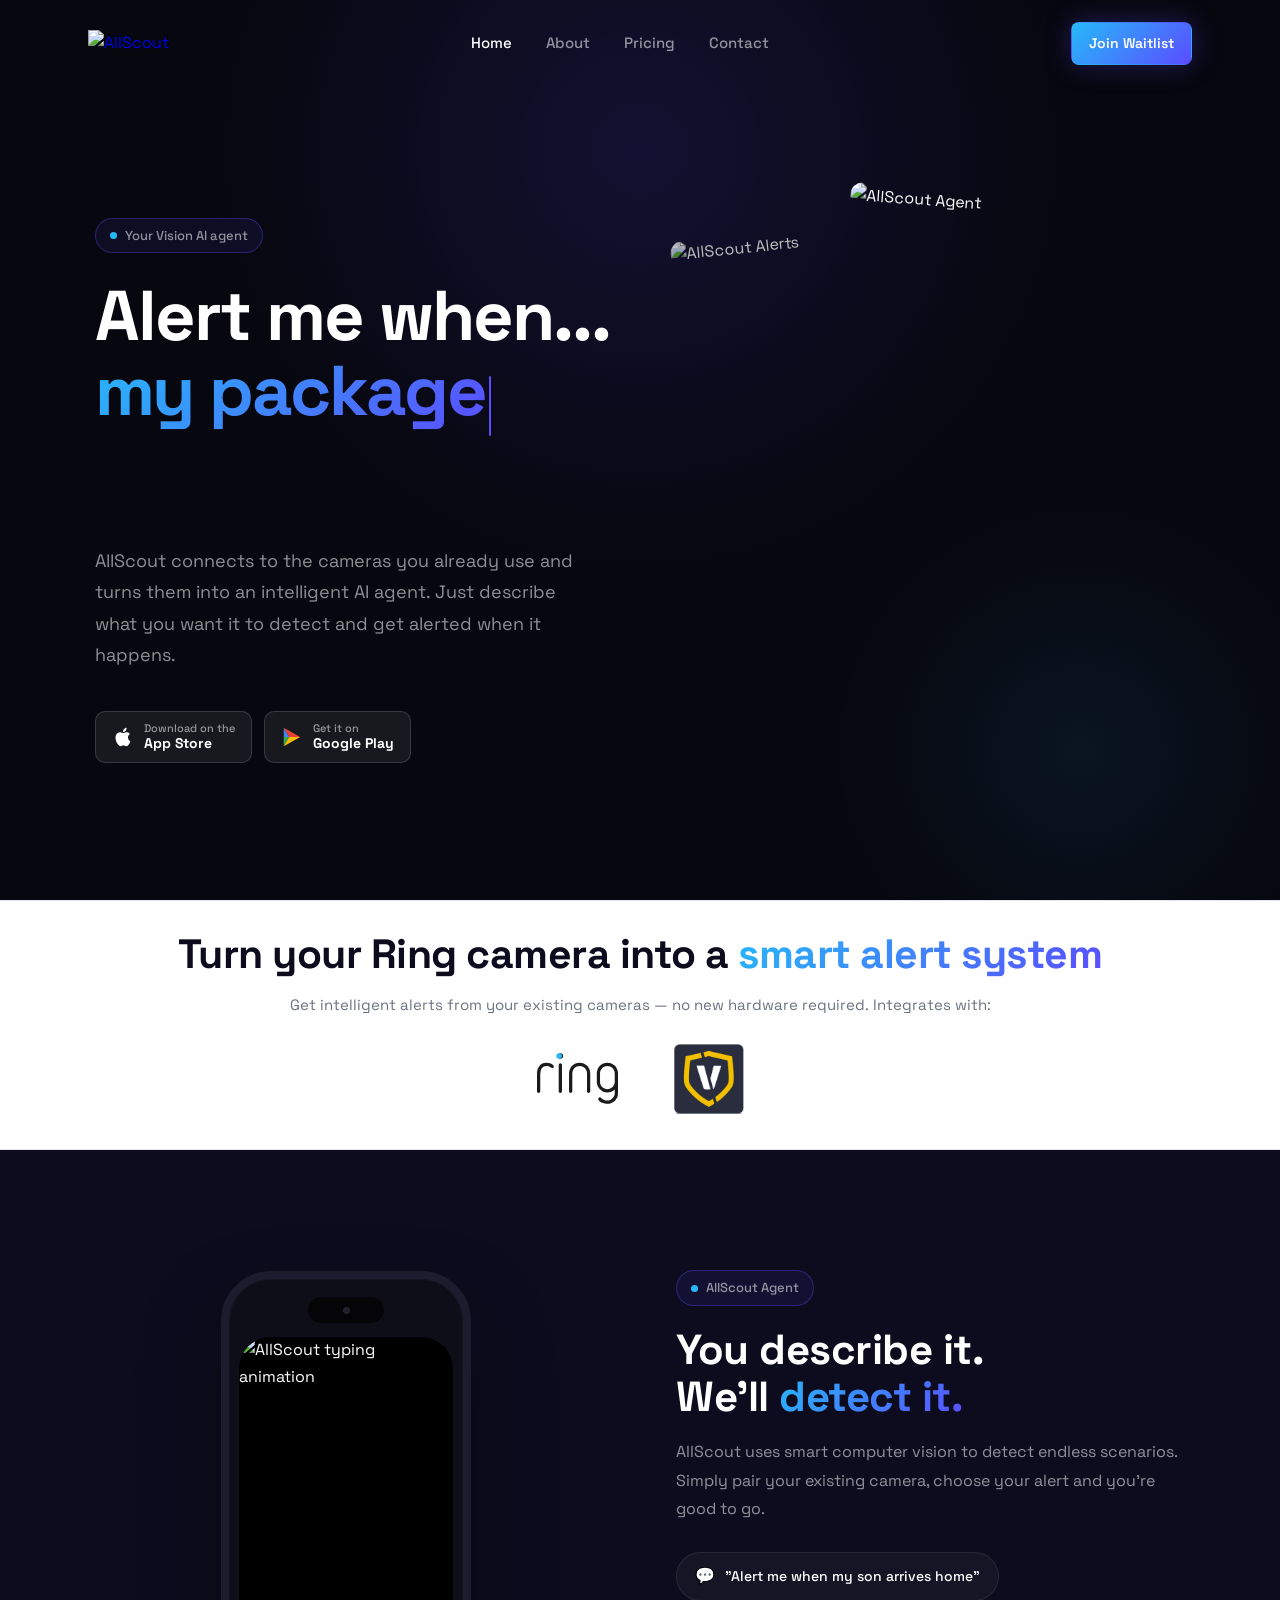
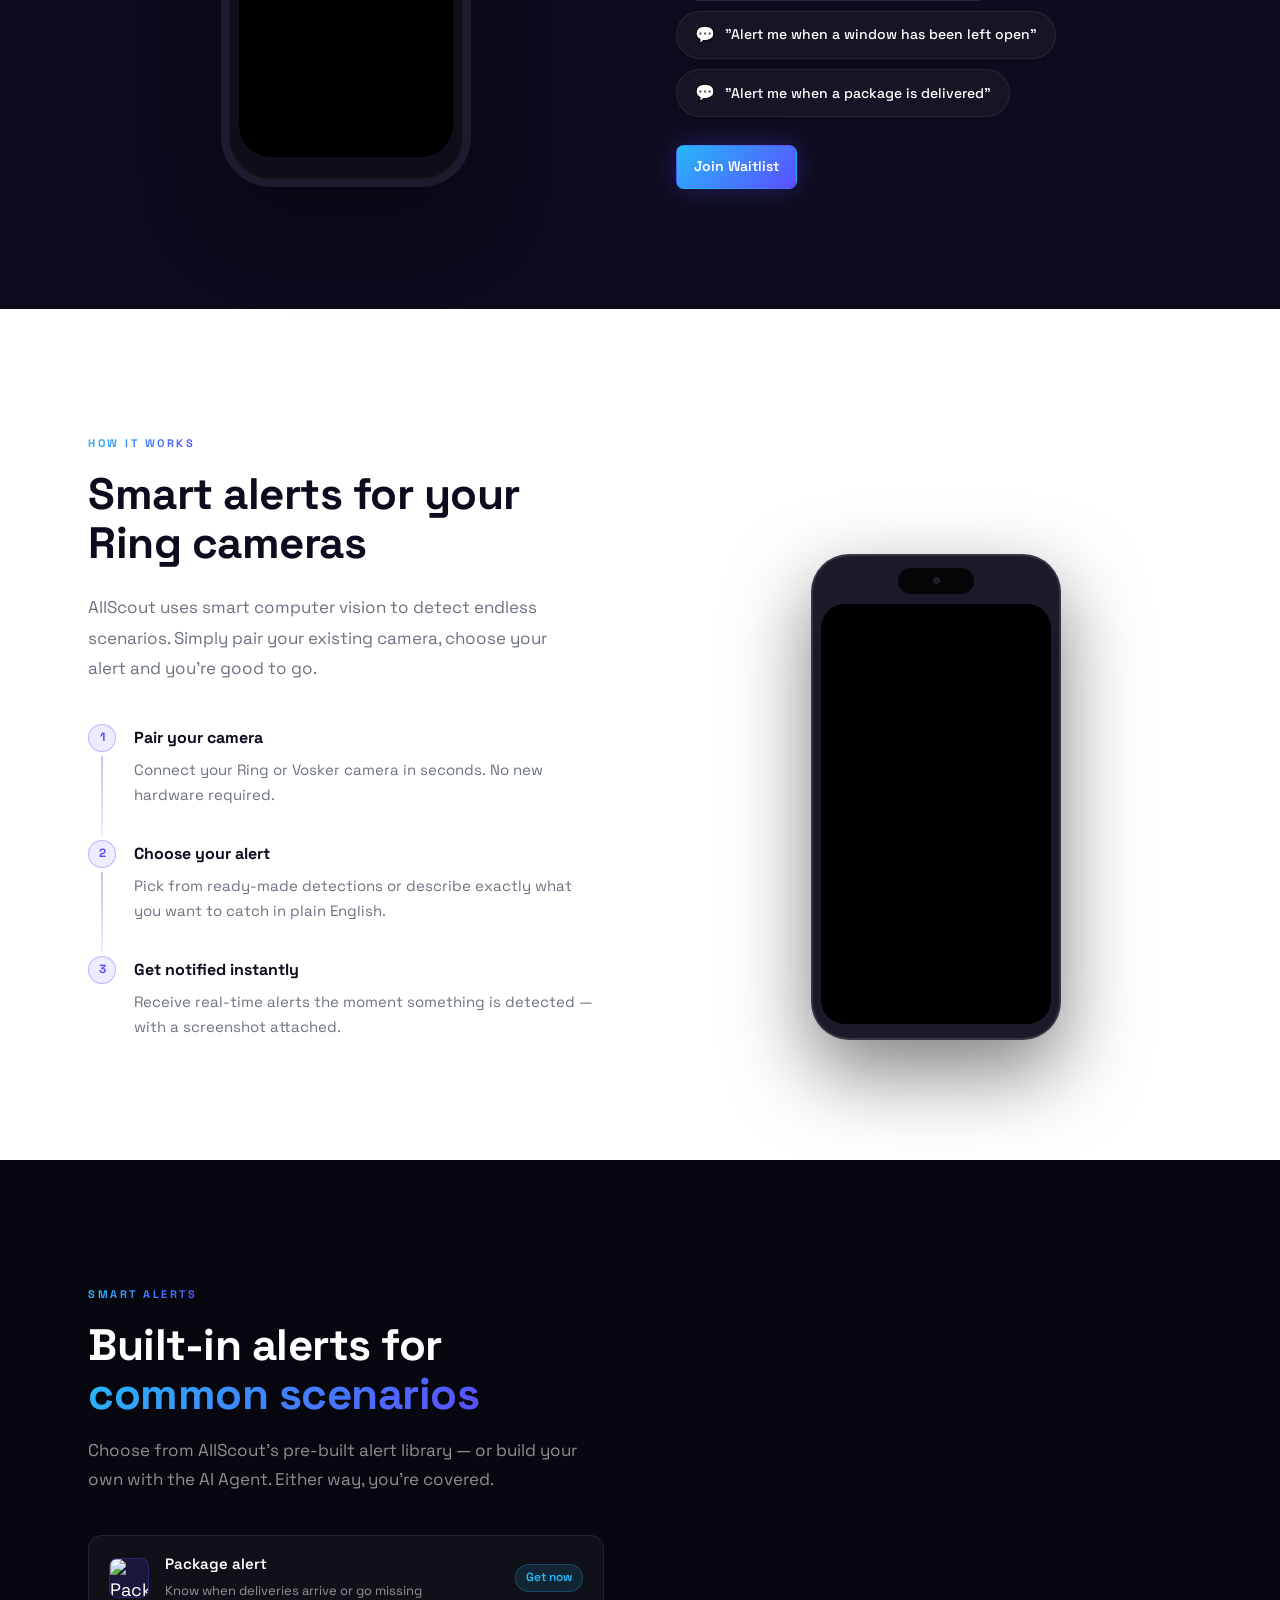
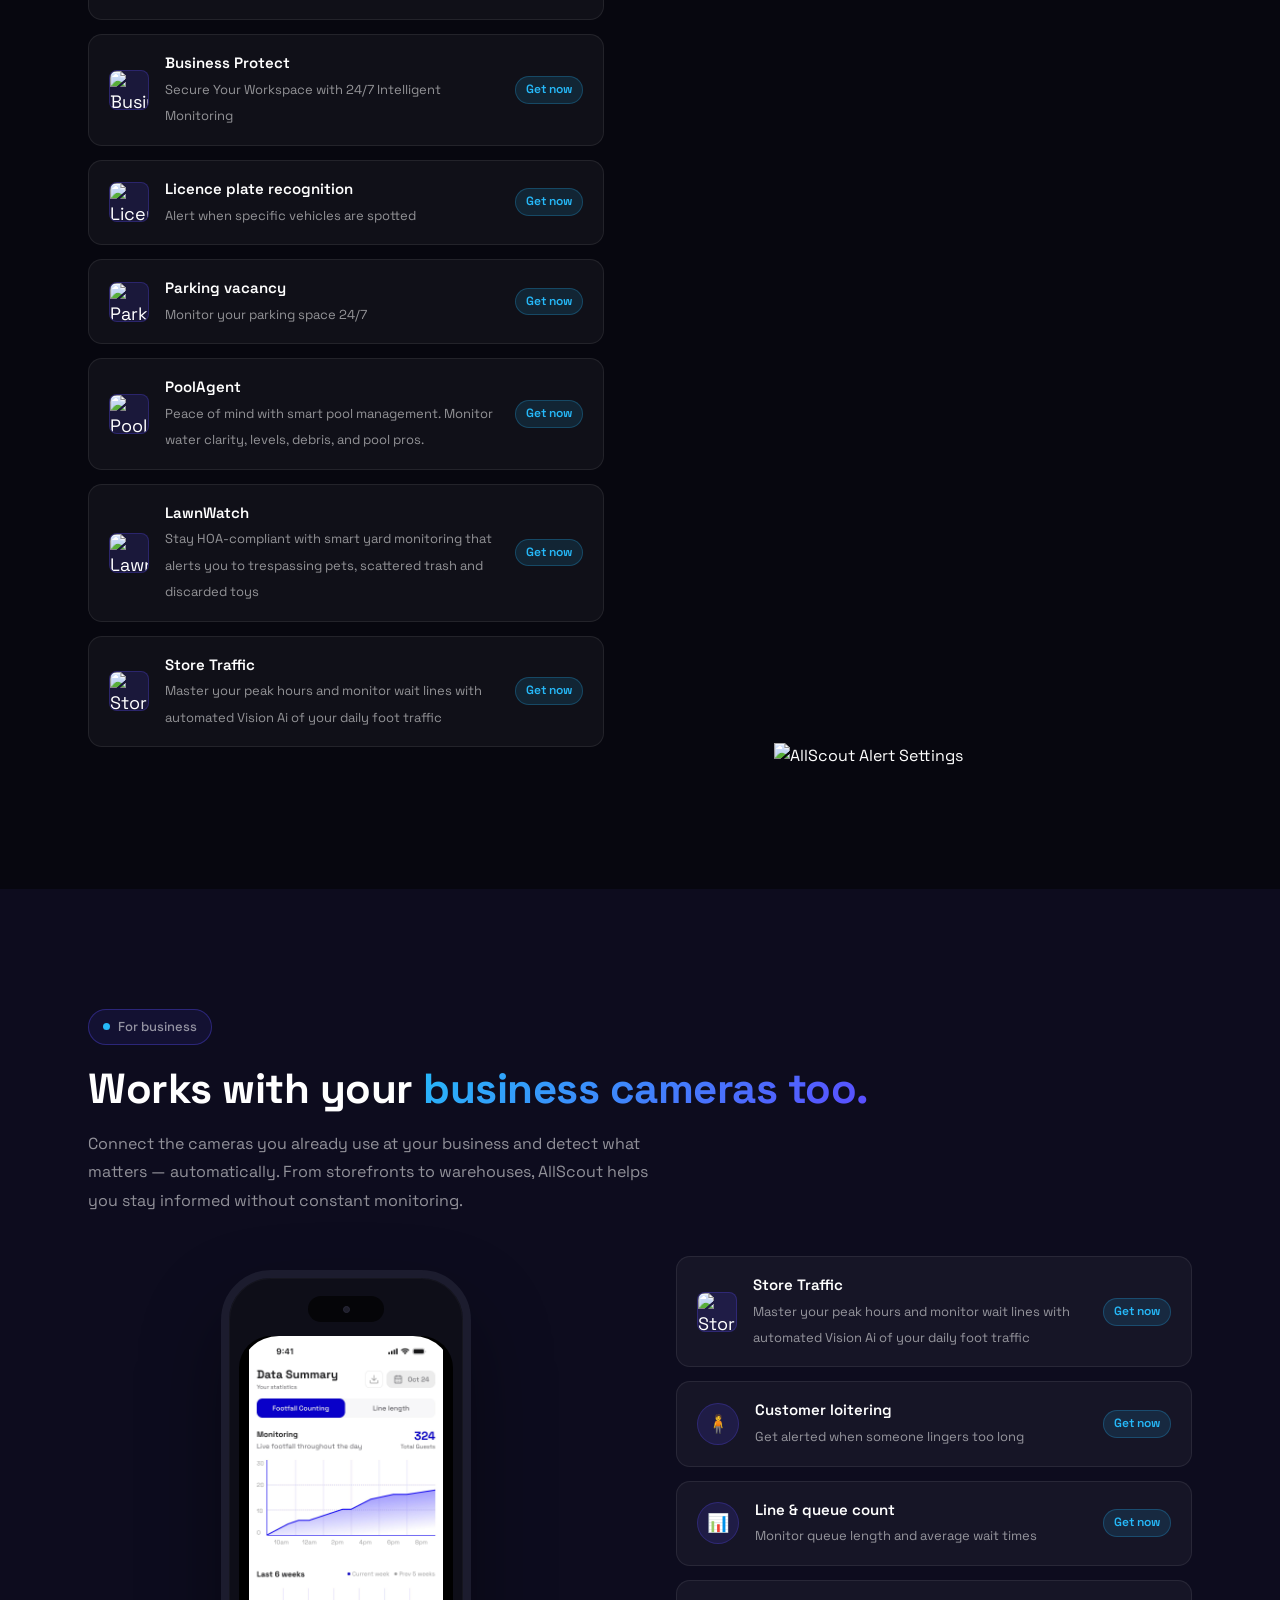
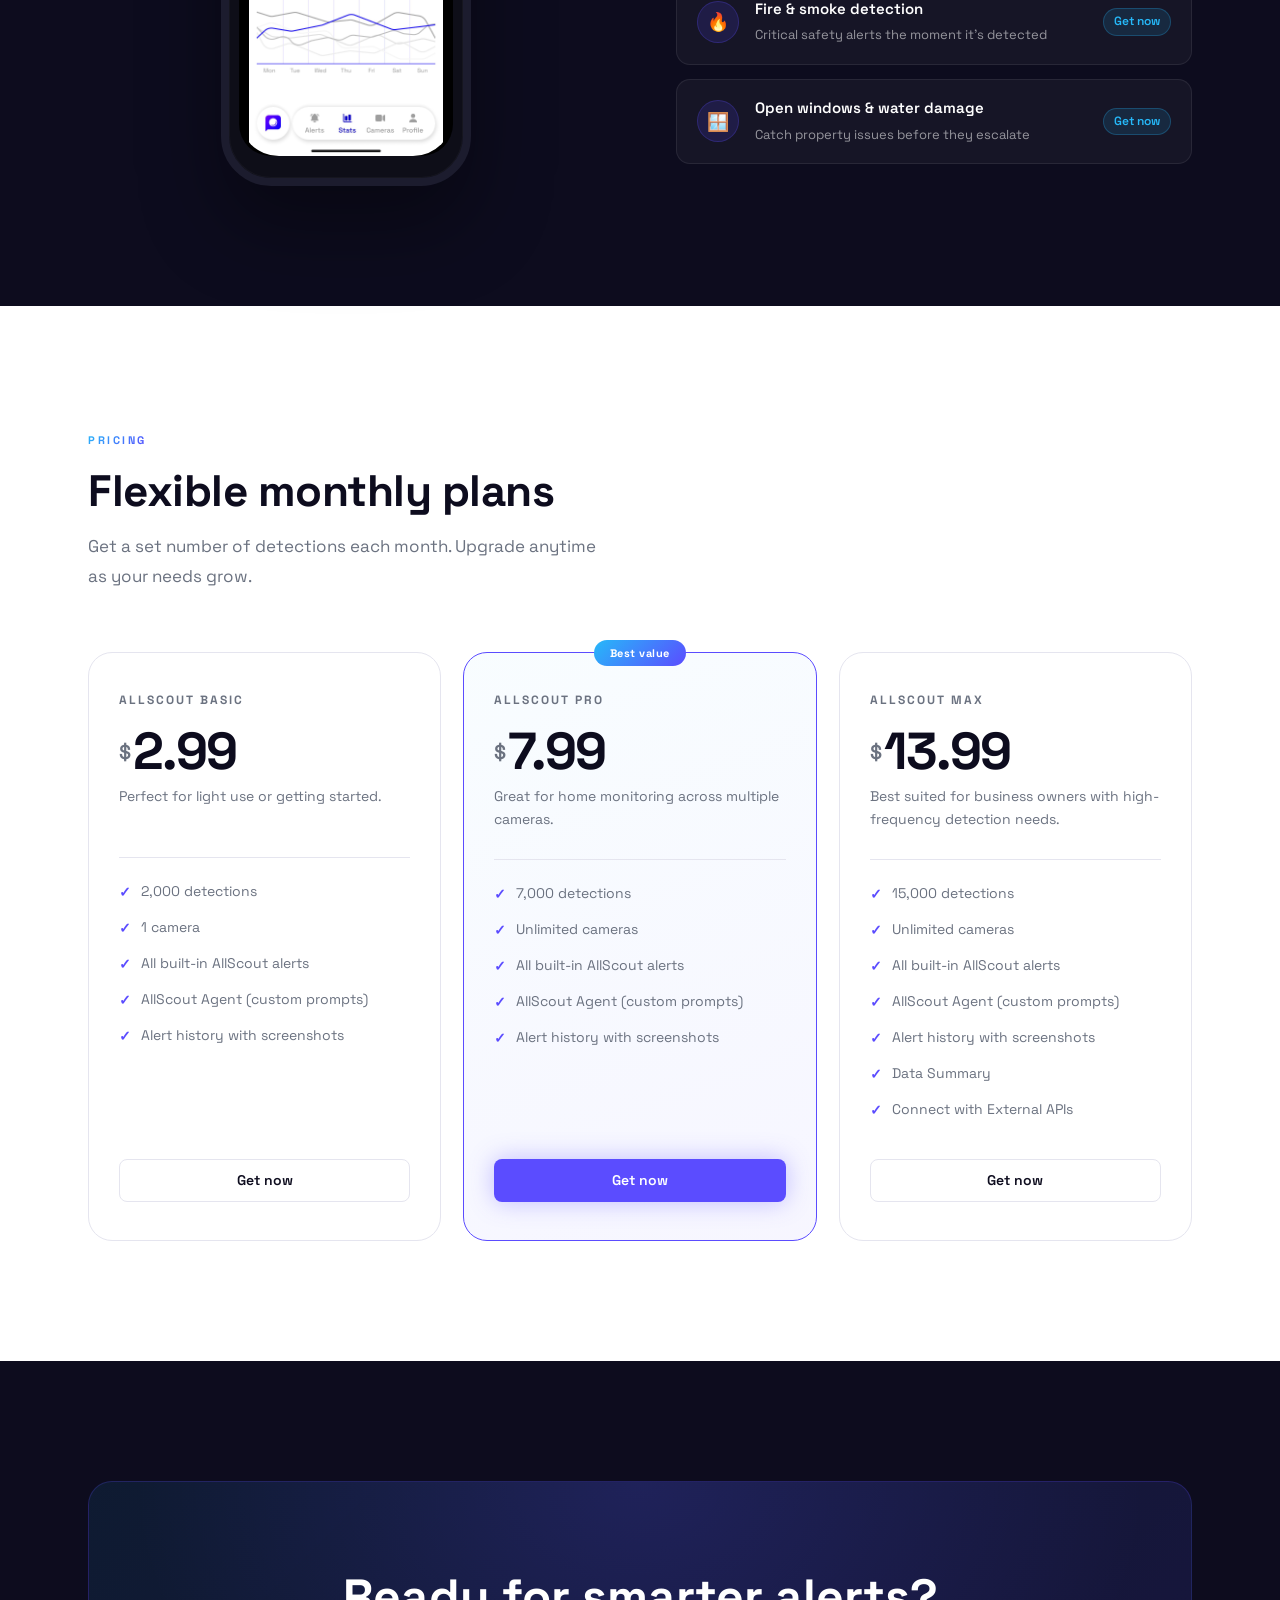
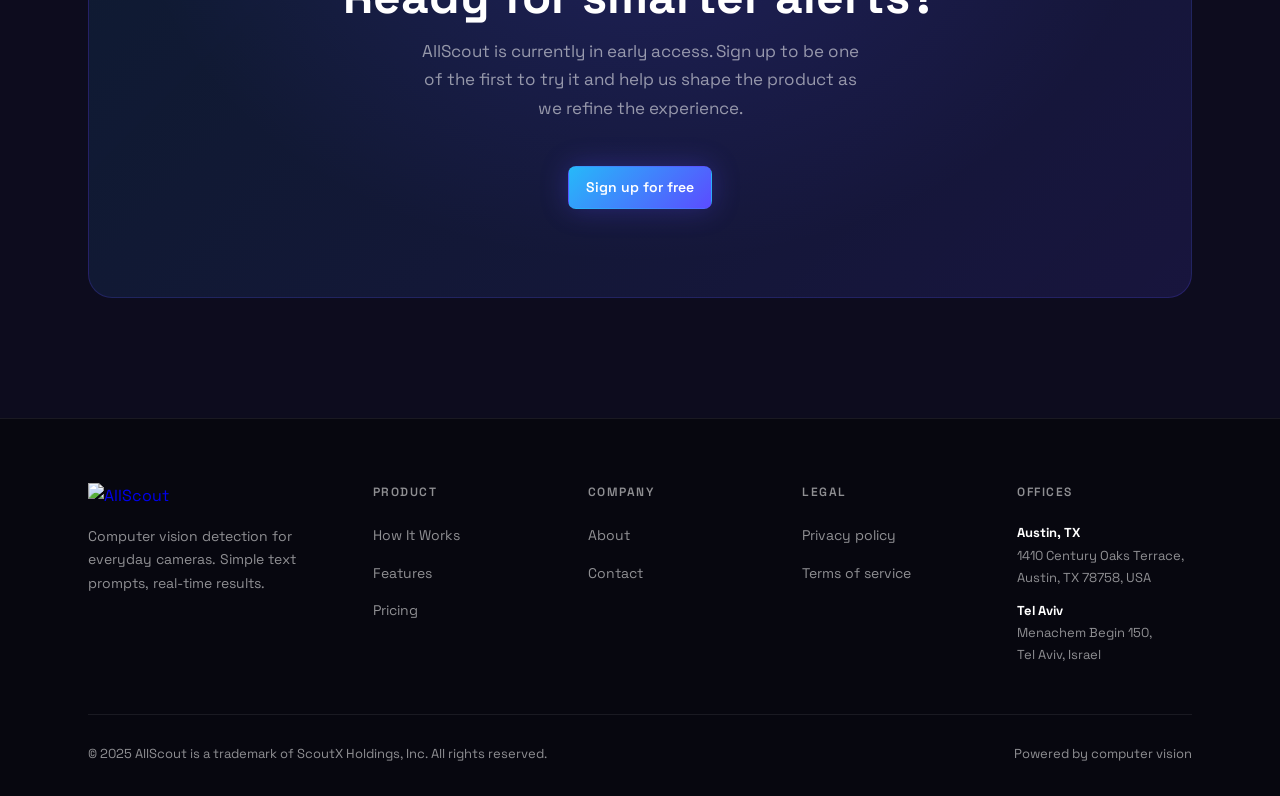
==== commit 655f4b6e: "fix missing storetraffic link" ====
--- a/index.html
+++ b/index.html
@@ -308,7 +308,7 @@
               <strong>Store Traffic</strong>
               <span>Master your peak hours and monitor wait lines with automated Vision Ai of your daily foot traffic</span>
             </div>
-            <a href="https://ring.com/pages/appstore/storetraffic" class="alert-chip-cta" target="_blank" rel="noopener">Get now</a>
+            <a href="https://ring.com/pages/appstore/storetraffic-by-allscout" class="alert-chip-cta" target="_blank" rel="noopener">Get now</a>
           </div>
           <div class="alert-chip">
             <div class="alert-chip-icon">🧍</div>
